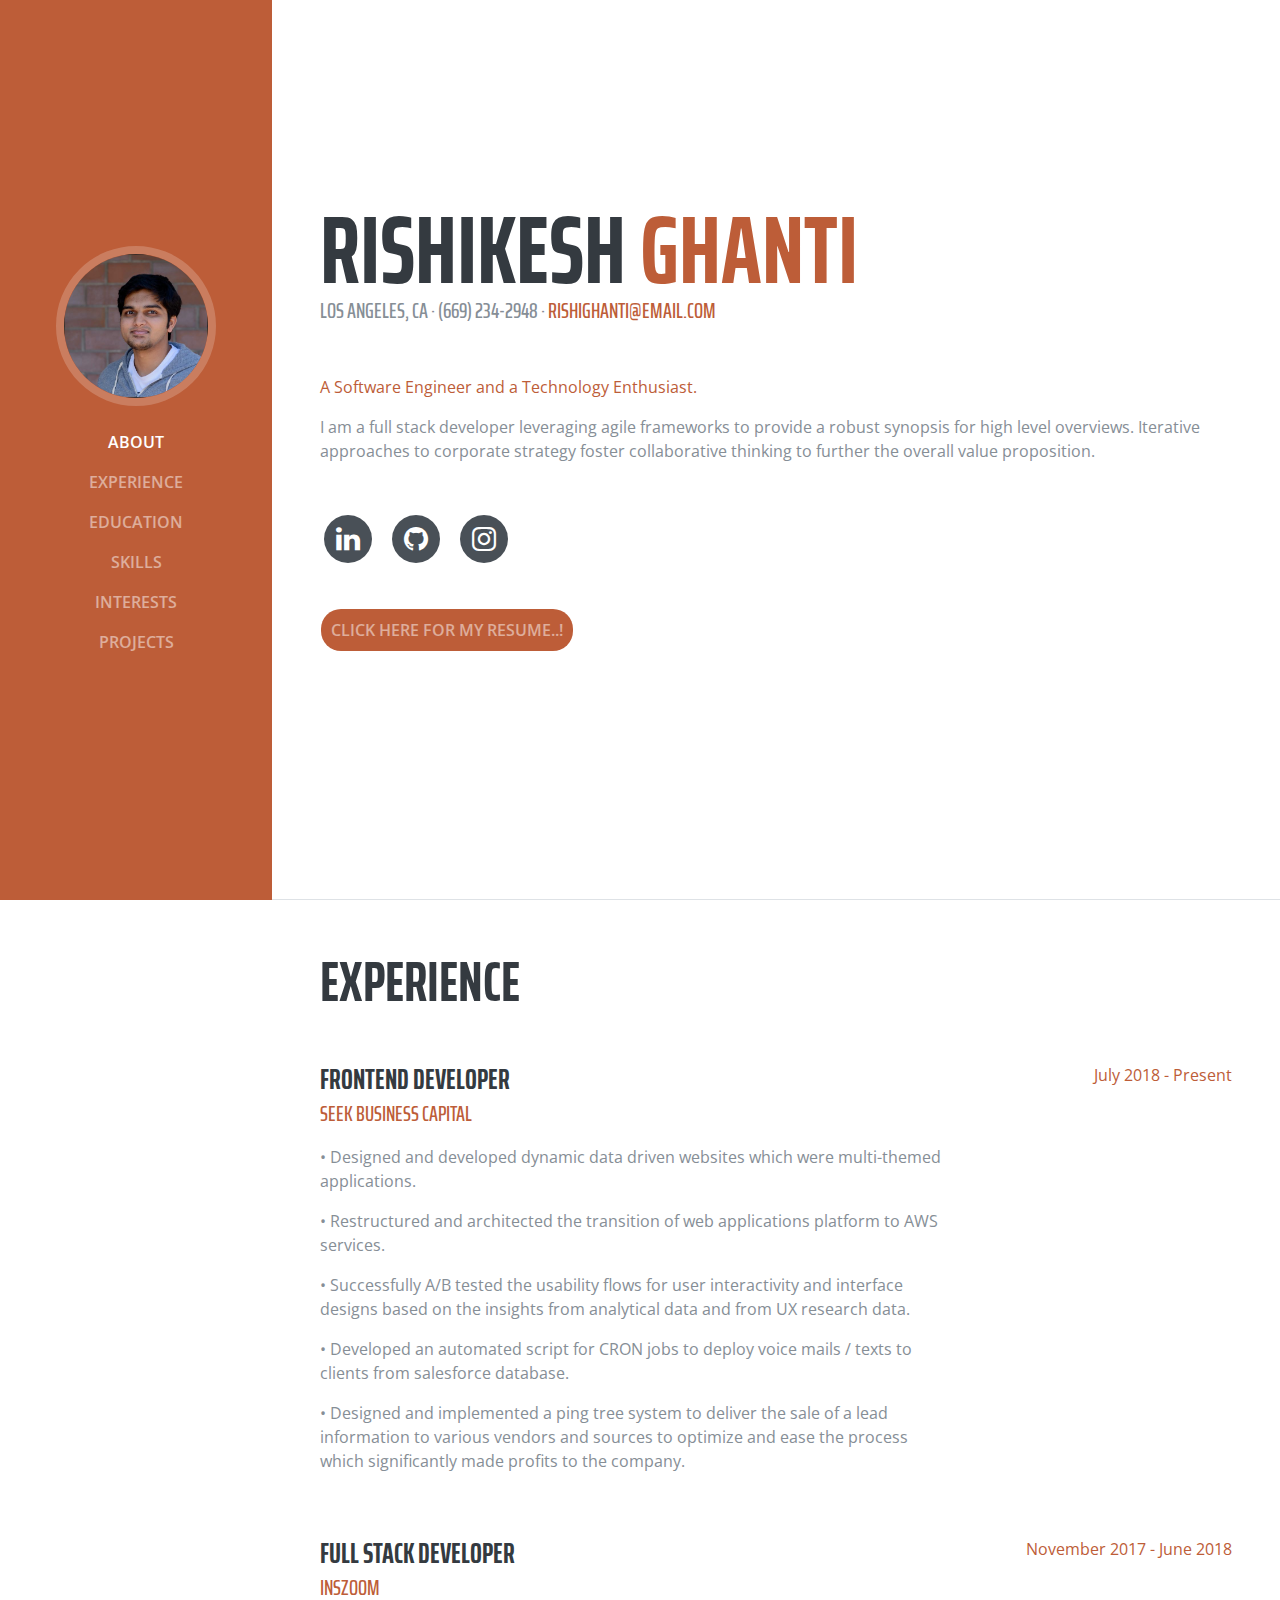
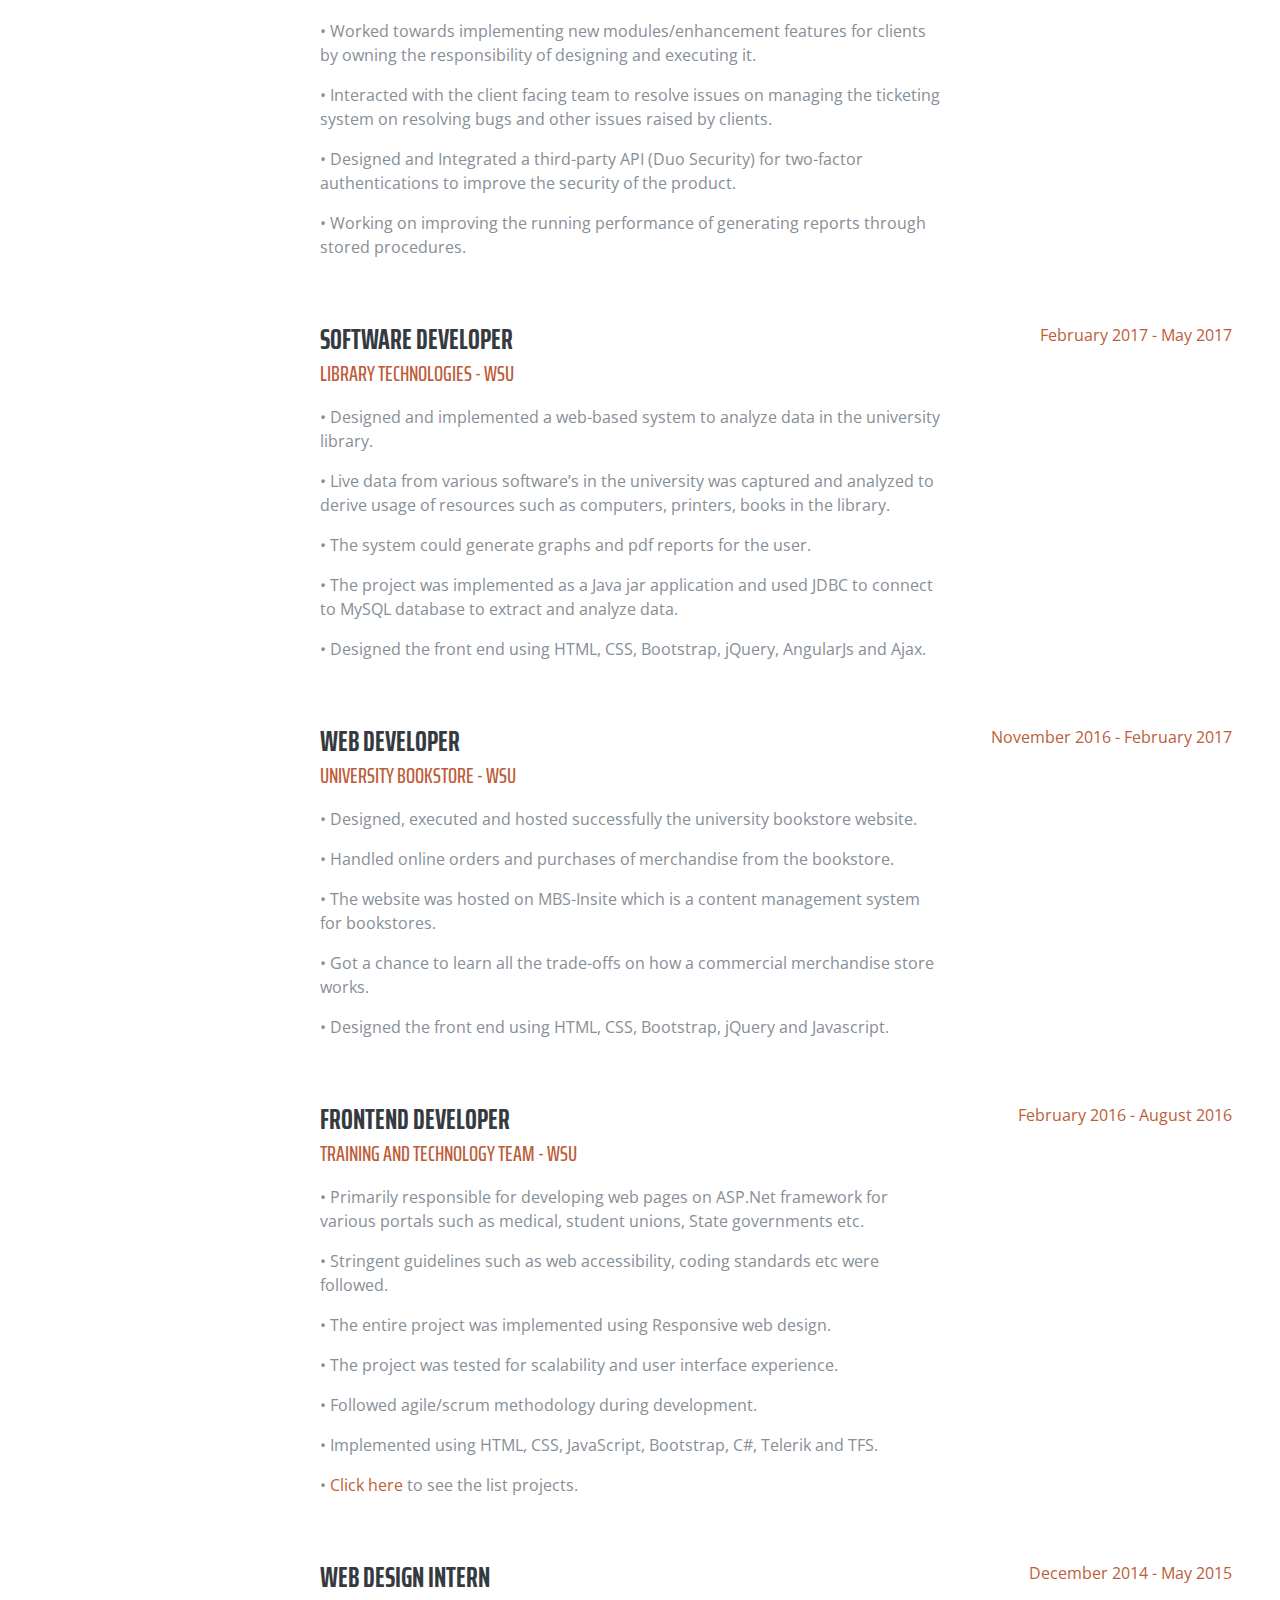
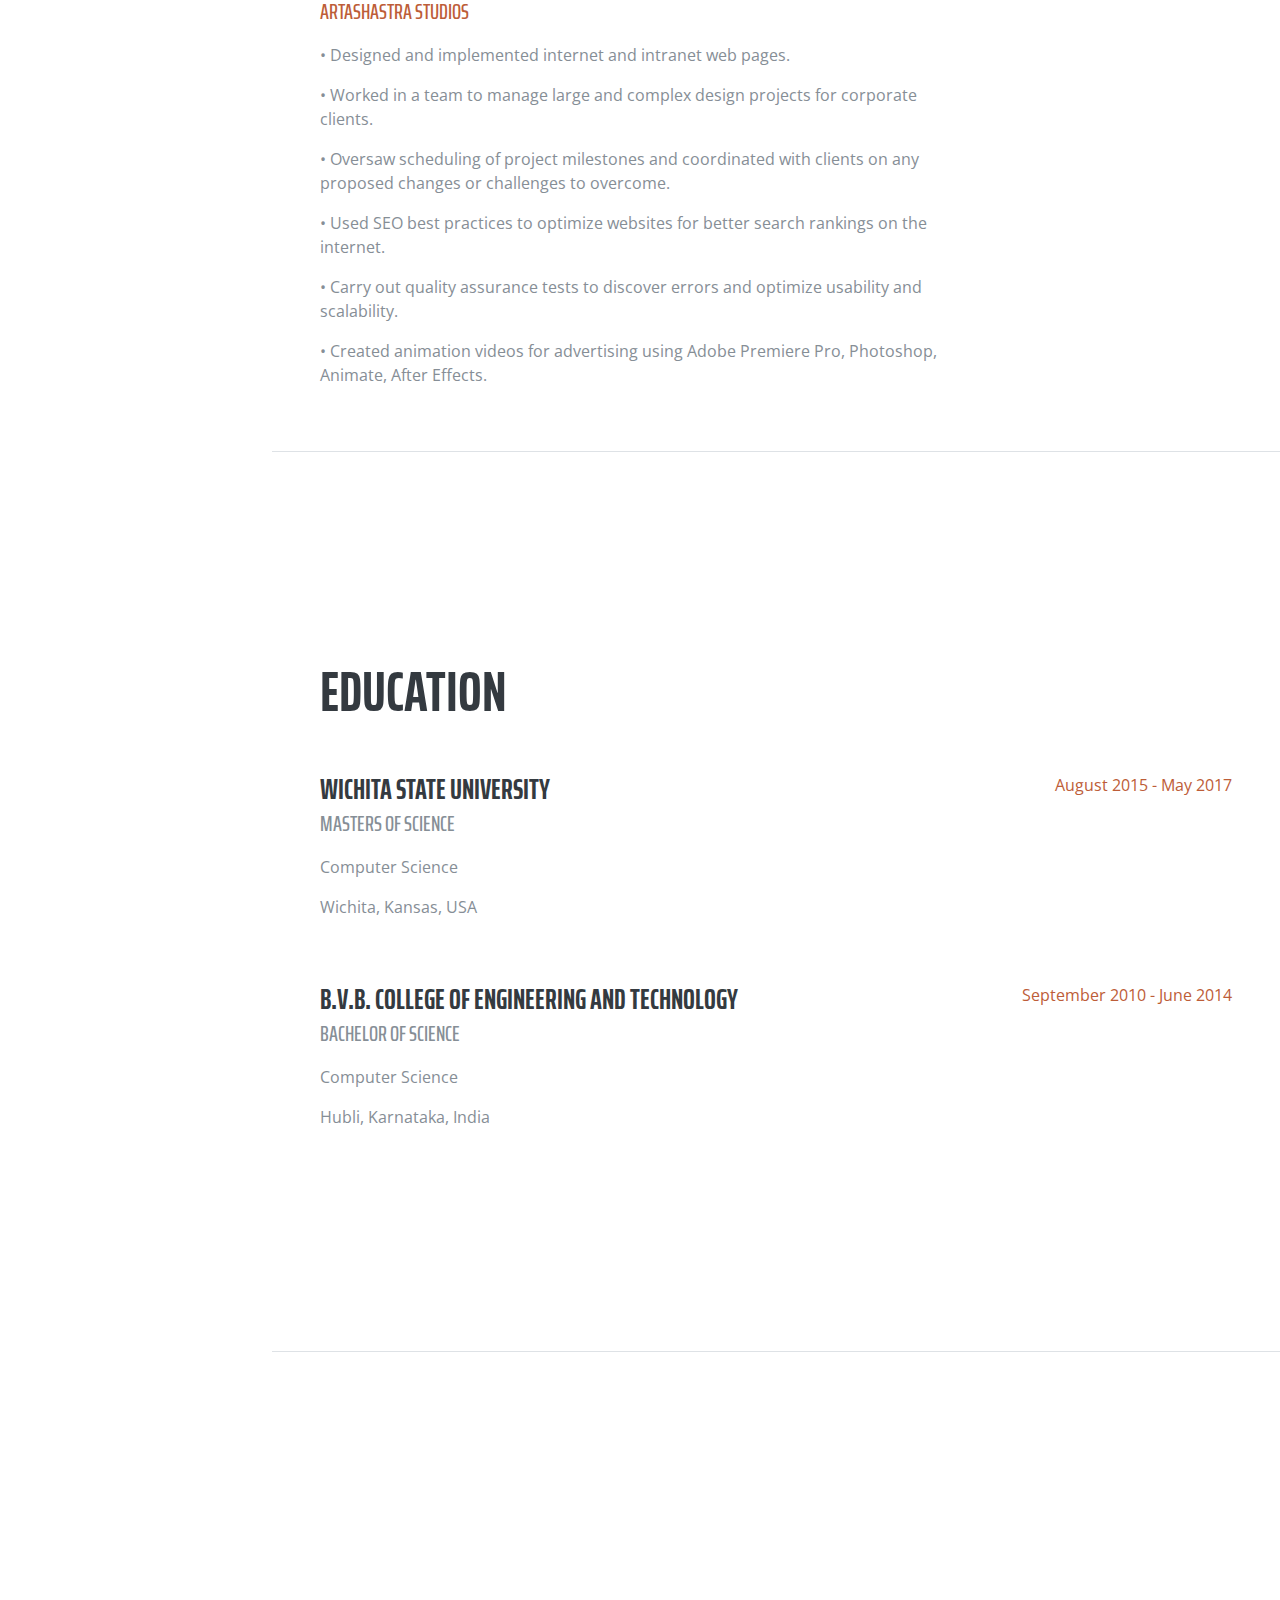
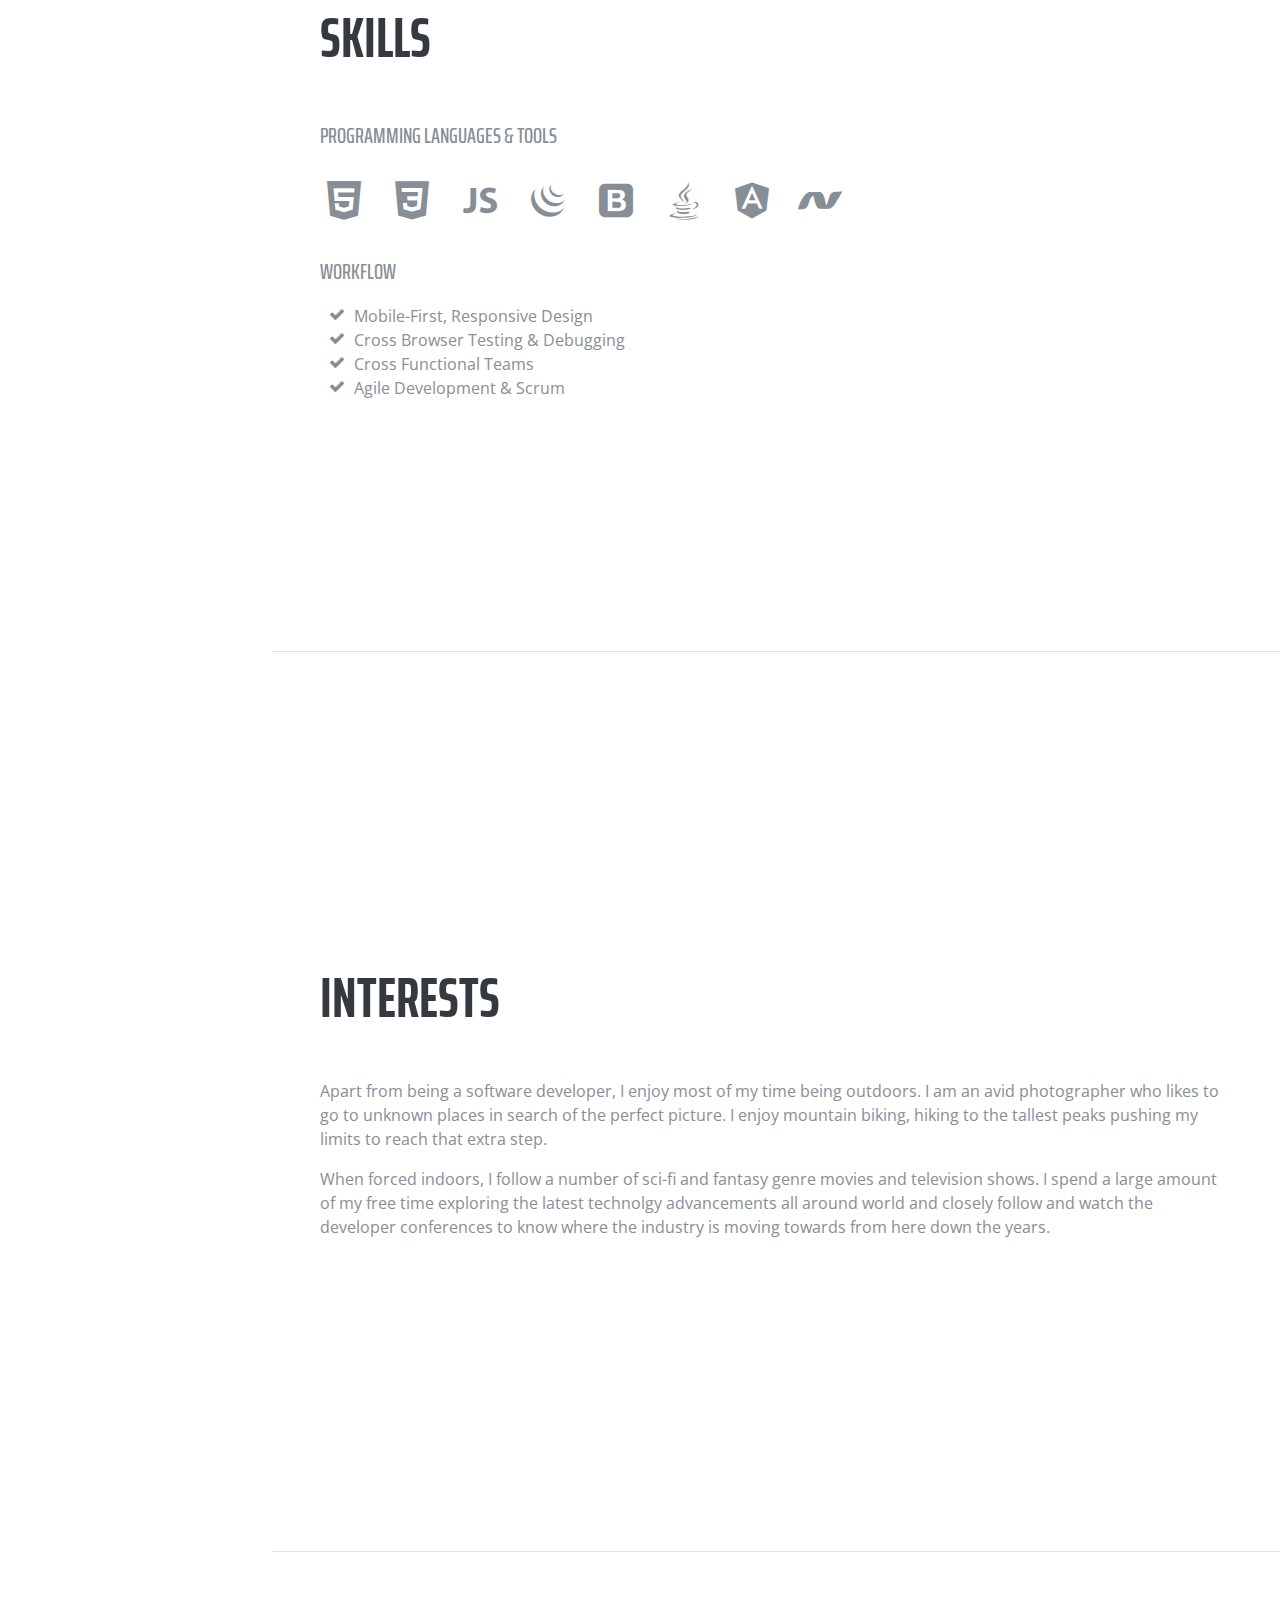
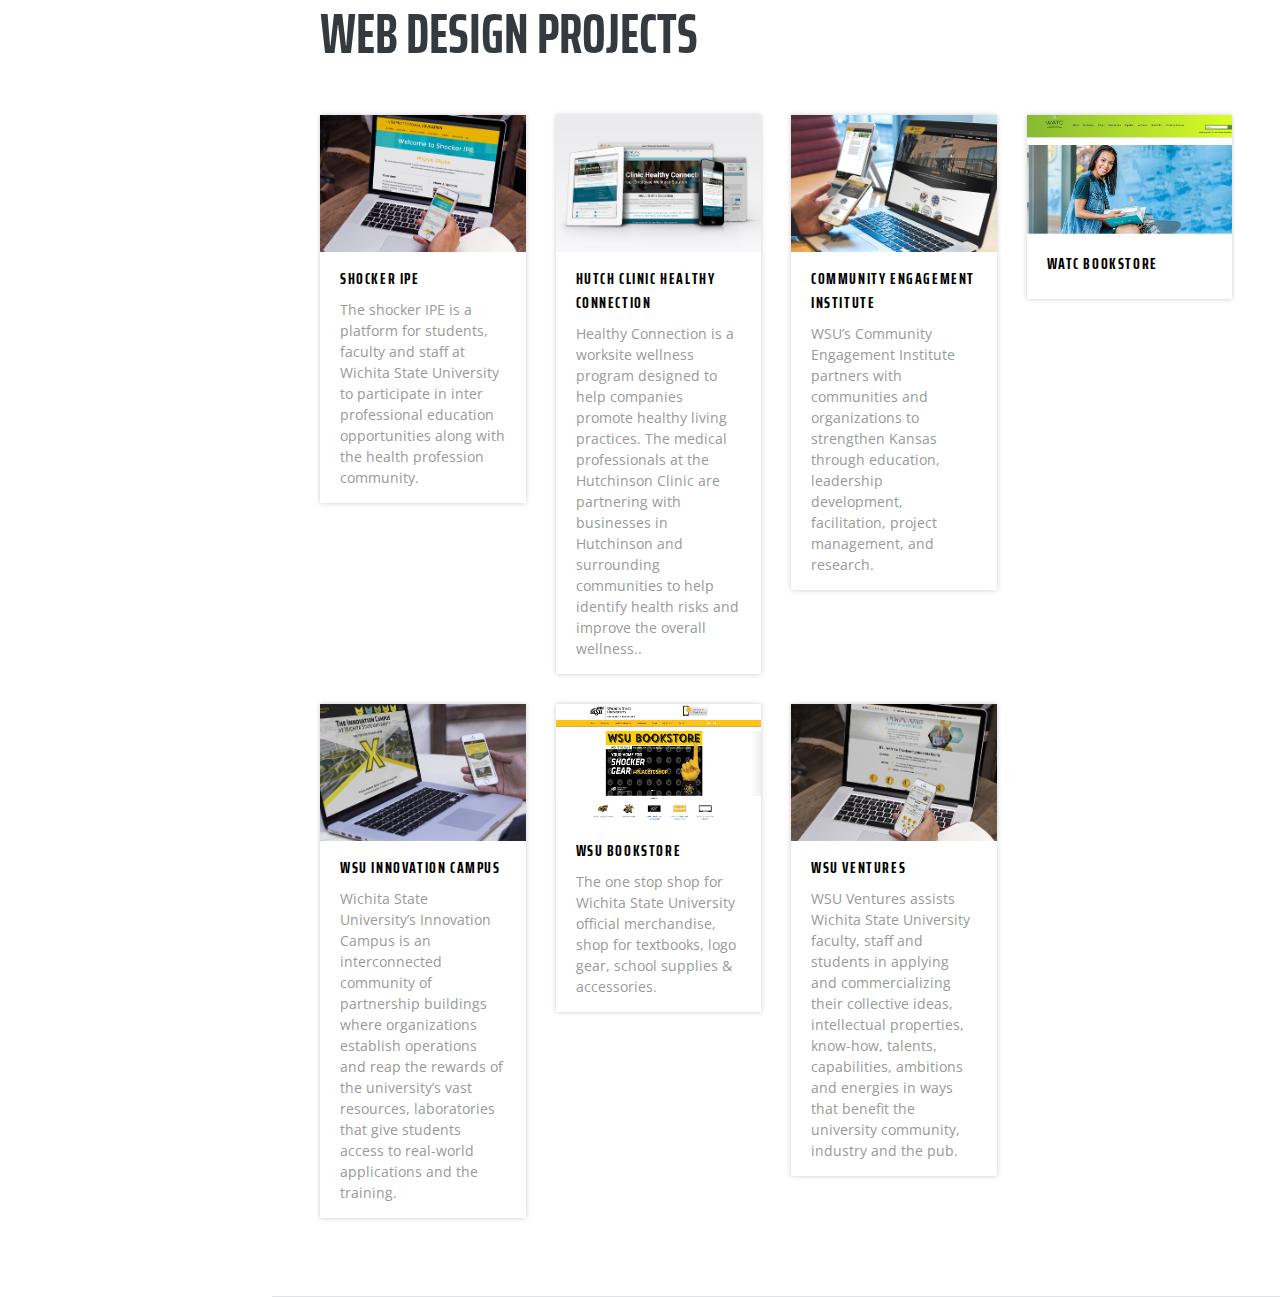
==== index.html @ c0bbf76d "2019 Updates" ====
<!DOCTYPE html>
<html lang="en">

<head>

  <!-- Global site tag (gtag.js) - Google Analytics -->
  <script async src="https://www.googletagmanager.com/gtag/js?id=UA-119593386-1"></script>
  <script>
  window.dataLayer = window.dataLayer || [];
  function gtag(){dataLayer.push(arguments);}
  gtag('js', new Date());

  gtag('config', 'UA-119593386-1');
  </script>

  <meta charset="utf-8">
  <meta name="viewport" content="width=device-width, initial-scale=1, shrink-to-fit=no">
  <meta name="description" content="">
  <meta name="author" content="">

  <title>Rishikesh Ghanti - Portfolio</title>

  <!-- Bootstrap core CSS -->
  <link href="vendor/bootstrap/css/bootstrap.min.css" rel="stylesheet">

  <!-- Custom fonts for this template -->
  <link href="https://fonts.googleapis.com/css?family=Saira+Extra+Condensed:100,200,300,400,500,600,700,800,900" rel="stylesheet">
  <link href="https://fonts.googleapis.com/css?family=Open+Sans:300,300i,400,400i,600,600i,700,700i,800,800i" rel="stylesheet">
  <link href="vendor/font-awesome/css/font-awesome.min.css" rel="stylesheet">
  <link href="vendor/devicons/css/devicons.min.css" rel="stylesheet">
  <link href="vendor/simple-line-icons/css/simple-line-icons.css" rel="stylesheet">

  <!-- Custom styles for this template -->
  <link href="css/resume.min.css" rel="stylesheet">
  <link href="css/projects.css" rel="stylesheet">

  <style>

  .btn {
    padding: 50px 0px;
  }
  .btn_resume {
    background: #bd5d38;
    padding: 10px;
    border-radius: 20px;
    color: rgba(255,255,255,.5);
    font-weight: 600;
    text-transform: uppercase;
  }
  </style>
</head>

<body id="page-top">

  <nav class="navbar navbar-expand-lg navbar-dark bg-primary fixed-top" id="sideNav">
    <a class="navbar-brand js-scroll-trigger" href="#page-top">
      <span class="d-block d-lg-none"></span>
      <span class="d-none d-lg-block">
        <img class="img-fluid img-profile rounded-circle mx-auto mb-2" src="img/profile.JPG" alt="">
      </span>
    </a>
    <button class="navbar-toggler" type="button" data-toggle="collapse" data-target="#navbarSupportedContent" aria-controls="navbarSupportedContent" aria-expanded="false" aria-label="Toggle navigation">
      <span class="navbar-toggler-icon"></span>
    </button>
    <div class="collapse navbar-collapse" id="navbarSupportedContent">
      <ul class="navbar-nav">
        <li class="nav-item">
          <a class="nav-link js-scroll-trigger" href="#about">About</a>
        </li>
        <li class="nav-item">
          <a class="nav-link js-scroll-trigger" href="#experience">Experience</a>
        </li>
        <li class="nav-item">
          <a class="nav-link js-scroll-trigger" href="#education">Education</a>
        </li>
        <li class="nav-item">
          <a class="nav-link js-scroll-trigger" href="#skills">Skills</a>
        </li>
        <li class="nav-item">
          <a class="nav-link js-scroll-trigger" href="#interests">Interests</a>
        </li>
        <li class="nav-item">
          <a class="nav-link js-scroll-trigger" href="#projects">Projects</a>
        </li>
      </ul>
    </div>
  </nav>

  <div class="container-fluid p-0">

    <section class="resume-section p-3 p-lg-5 d-flex d-column" id="about">
      <div class="my-auto">
        <h1 class="mb-0">Rishikesh
          <span class="text-primary">Ghanti</span>
        </h1>
        <div class="subheading mb-5">Los Angeles, CA · (669) 234-2948 ·
          <a href="mailto:name@email.com">rishighanti@email.com</a>
        </div>
        <p class="text-primary">A Software Engineer and a Technology Enthusiast.</p>
        <p class="mb-5">I am a full stack developer leveraging agile frameworks to provide a robust synopsis for high level overviews. Iterative approaches to corporate strategy foster collaborative thinking to further the overall value proposition.</p>
        <ul class="list-inline list-social-icons mb-0">
          <li class="list-inline-item">
            <a href="https://www.linkedin.com/in/rishighanti">
              <span class="fa-stack fa-lg">
                <i class="fa fa-circle fa-stack-2x"></i>
                <i class="fa fa-linkedin fa-stack-1x fa-inverse"></i>
              </span>
            </a>
          </li>
          <li class="list-inline-item">
            <a href="https://github.com/rishighanti">
              <span class="fa-stack fa-lg">
                <i class="fa fa-circle fa-stack-2x"></i>
                <i class="fa fa-github fa-stack-1x fa-inverse"></i>
              </span>
            </a>
          </li>
          <li class="list-inline-item">
            <a href="https://www.instagram.com/genierishi">
              <span class="fa-stack fa-lg">
                <i class="fa fa-circle fa-stack-2x"></i>
                <i class="fa fa-instagram fa-stack-1x fa-inverse"></i>
              </span>
            </a>
          </li>
        </ul>
        <div class="btn">
          <a href="resume/RishikeshGhanti_CV.pdf" target="_blank" class="btn_resume">Click here for my resume..!</a>
        </div>
      </div>
    </section>

    <section class="resume-section p-3 p-lg-5 d-flex flex-column" id="experience">
      <div class="my-auto">
        <h2 class="mb-5">Experience</h2>

        <div class="resume-item d-flex flex-column flex-md-row mb-5">
          <div class="resume-content mr-auto">
            <h3 class="mb-0">Frontend Developer</h3>
            <div class="subheading mb-3"><a href="https://www.seekcapital.com">Seek Business Capital</a></div>
            <p>•	Designed and developed dynamic data driven websites which were multi-themed applications.</p>
            <p>•	Restructured and architected the transition of web applications platform to AWS services.</p>
            <p>•	Successfully A/B tested the usability flows for user interactivity and interface designs based on the insights from analytical data and from UX research data.</p>
            <p>•	Developed an automated script for CRON jobs to deploy voice mails / texts to clients from salesforce database.</p>
            <p>•	Designed and implemented a ping tree system to deliver the sale of a lead information to various vendors and sources to optimize and ease the process which significantly made profits to the company.</p>
          </div>
          <div class="resume-date text-md-right">
            <span class="text-primary">July 2018 - Present</span>
          </div>
        </div>

        <div class="resume-item d-flex flex-column flex-md-row mb-5">
          <div class="resume-content mr-auto">
            <h3 class="mb-0">Full Stack Developer</h3>
            <div class="subheading mb-3"><a href="https://www.inszoom.com">INSZoom</a></div>
            <p>•	Worked towards implementing new modules/enhancement features for clients by owning the responsibility of designing and executing it.</p>
            <p>•	Interacted with the client facing team to resolve issues on managing the ticketing system on resolving bugs and other issues raised by clients.</p>
            <p>•	Designed and Integrated a third-party API (Duo Security) for two-factor authentications to improve the security of the product.</p>
            <p>•	Working on improving the running performance of generating reports through stored procedures.</p>
          </div>
          <div class="resume-date text-md-right">
            <span class="text-primary">November 2017 - June 2018</span>
          </div>
        </div>

        <div class="resume-item d-flex flex-column flex-md-row mb-5">
          <div class="resume-content mr-auto">
            <h3 class="mb-0">Software Developer</h3>
            <div class="subheading mb-3"><a href="http://libresources.wichita.edu/library-technologies">Library Technologies - WSU</a></div>
            <p>•	Designed and implemented a web-based system to analyze data in the university library.</p>
            <p>•	Live data from various software’s in the university was captured and analyzed to derive usage of resources such as computers, printers, books in the library.</p>
            <p>•	The system could generate graphs and pdf reports for the user.</p>
            <p>•	The project was implemented as a Java jar application and used JDBC to connect to MySQL database to extract and analyze data.</p>
            <p>•	Designed the front end using HTML, CSS, Bootstrap, jQuery, AngularJs and Ajax.</p>
          </div>
          <div class="resume-date text-md-right">
            <span class="text-primary">February 2017 - May 2017</span>
          </div>
        </div>

        <div class="resume-item d-flex flex-column flex-md-row mb-5">
          <div class="resume-content mr-auto">
            <h3 class="mb-0">Web Developer</h3>
            <div class="subheading mb-3"><a href="http://www.wsubooks.com/store1/home.aspx">University Bookstore - WSU</a></div>
            <p>•	Designed, executed and hosted successfully the university bookstore website.</p>
            <p>•	Handled online orders and purchases of merchandise from the bookstore.</p>
            <p>•	The website was hosted on MBS-Insite which is a content management system for bookstores.</p>
            <p>•	Got a chance to learn all the trade-offs on how a commercial merchandise store works.</p>
            <p>•	Designed the front end using HTML, CSS, Bootstrap, jQuery and Javascript.</p>
          </div>
          <div class="resume-date text-md-right">
            <span class="text-primary">November 2016 - February 2017</span>
          </div>
        </div>

        <div class="resume-item d-flex flex-column flex-md-row mb-5">
          <div class="resume-content mr-auto">
            <h3 class="mb-0">Frontend Developer</h3>
            <div class="subheading mb-3"><a href="http://www.tthree.org">Training and Technology Team - WSU</a></div>
            <p>•	Primarily responsible for developing web pages on ASP.Net framework for various portals such as medical, student unions, State governments etc.</p>
            <p>•	Stringent guidelines such as web accessibility, coding standards etc were followed.</p>
            <p>•	The entire project was implemented using Responsive web design.</p>
            <p>•	The project was tested for scalability and user interface experience.</p>
            <p>•	Followed agile/scrum methodology during development.</p>
            <p>•	Implemented using HTML, CSS, JavaScript, Bootstrap, C#, Telerik and TFS.</p>
            <p>•	<a href="https://goo.gl/shMRBz">Click here</a> to see the list projects.</p>
          </div>
          <div class="resume-date text-md-right">
            <span class="text-primary">February 2016 - August 2016</span>
          </div>
        </div>

        <div class="resume-item d-flex flex-column flex-md-row">
          <div class="resume-content mr-auto">
            <h3 class="mb-0">Web Design Intern</h3>
            <div class="subheading mb-3"><a href="http://www.artashastra.com/">Artashastra Studios</a></div>
            <p>•	Designed and implemented internet and intranet web pages.</p>
            <p>•	Worked in a team to manage large and complex design projects for corporate clients.</p>
            <p>•	Oversaw scheduling of project milestones and coordinated with clients on any proposed changes or challenges to overcome.</p>
            <p>•	Used SEO best practices to optimize websites for better search rankings on the internet.</p>
            <p>•	Carry out quality assurance tests to discover errors and optimize usability and scalability.</p>
            <p>•	Created animation videos for advertising using Adobe Premiere Pro, Photoshop, Animate, After Effects.</p>
          </div>
          <div class="resume-date text-md-right">
            <span class="text-primary">December 2014 - May 2015</span>
          </div>
        </div>

      </div>

    </section>

    <section class="resume-section p-3 p-lg-5 d-flex flex-column" id="education">
      <div class="my-auto">
        <h2 class="mb-5">Education</h2>

        <div class="resume-item d-flex flex-column flex-md-row mb-5">
          <div class="resume-content mr-auto">
            <h3 class="mb-0">Wichita State University</h3>
            <div class="subheading mb-3">Masters of Science</div>
            <p>Computer Science</p>
            <p>Wichita, Kansas, USA</p>
          </div>
          <div class="resume-date text-md-right">
            <span class="text-primary">August 2015 - May 2017</span>
          </div>
        </div>

        <div class="resume-item d-flex flex-column flex-md-row">
          <div class="resume-content mr-auto">
            <h3 class="mb-0">B.V.B. College of Engineering and Technology	</h3>
            <div class="subheading mb-3">Bachelor of Science</div>
            <p>Computer Science</p>
            <p>Hubli, Karnataka, India</p>
          </div>
          <div class="resume-date text-md-right">
            <span class="text-primary">September 2010 - June 2014</span>
          </div>
        </div>

      </div>
    </section>

    <section class="resume-section p-3 p-lg-5 d-flex flex-column" id="skills">
      <div class="my-auto">
        <h2 class="mb-5">Skills</h2>

        <div class="subheading mb-3">Programming Languages &amp; Tools</div>
        <ul class="list-inline list-icons">
          <li class="list-inline-item">
            <i class="devicons devicons-html5"></i>
          </li>
          <li class="list-inline-item">
            <i class="devicons devicons-css3"></i>
          </li>
          <li class="list-inline-item">
            <i class="devicons devicons-javascript"></i>
          </li>
          <li class="list-inline-item">
            <i class="devicons devicons-jquery"></i>
          </li>
          <li class="list-inline-item">
            <i class="devicons devicons-bootstrap"></i>
          </li>
          <li class="list-inline-item">
            <i class="devicons devicons-java"></i>
          </li>
          <li class="list-inline-item">
            <i class="devicons devicons-angular"></i>
          </li>
          <li class="list-inline-item">
            <i class="devicons devicons-dotnet"></i>
          </li>
        </ul>

        <div class="subheading mb-3">Workflow</div>
        <ul class="fa-ul mb-0">
          <li>
            <i class="fa-li fa fa-check"></i>
            Mobile-First, Responsive Design
          </li>
          <li>
            <i class="fa-li fa fa-check"></i>
            Cross Browser Testing &amp; Debugging
          </li>
          <li>
            <i class="fa-li fa fa-check"></i>
            Cross Functional Teams
          </li>
          <li>
            <i class="fa-li fa fa-check"></i>
            Agile Development &amp; Scrum
          </li>
        </ul>
      </div>
    </section>

    <section class="resume-section p-3 p-lg-5 d-flex flex-column" id="interests">
      <div class="my-auto">
        <h2 class="mb-5">Interests</h2>
        <p>Apart from being a software developer, I enjoy most of my time being outdoors. I am an avid photographer who likes to go to unknown places in search of the perfect picture. I enjoy mountain biking, hiking to the tallest peaks pushing my limits to reach that extra step.</p>
        <p class="mb-0">When forced indoors, I follow a number of sci-fi and fantasy genre movies and television shows. I spend a large amount of my free time exploring the latest technolgy advancements all around world and closely follow and watch the developer conferences to know where the industry is moving towards from here down the years.</p>
      </div>
    </section>

    <section class="resume-section p-3 p-lg-5 d-flex flex-column" id="projects">
      <div class="my-auto">
        <h2 class="mb-5">Web Design Projects</h2>
        <div class="grid">
          <div class="row">
            <div class="col-xs-12 col-sm-6 col-md-4 col-lg-3 masonry-item">
              <div class="box-masonry"><a href="http://shockeripe.org" target="_blank" title="" class="box-masonry-image with-hover-overlay with-hover-icon"><img src="img/portfolio/shocker_ipe.jpg" alt="" class="img-responsive"></a>
                <div class="box-masonry-text">
                  <h4> <a href="http://shockeripe.org" target="_blank">Shocker IPE</a></h4>
                  <div class="box-masonry-desription">
                    <p>The shocker IPE is a platform for students, faculty and staff at Wichita State University to participate in inter professional education opportunities along with the health profession community. </p>
                  </div>
                </div>
              </div>
            </div>
            <div class="col-xs-12 col-sm-6 col-md-4 col-lg-3 masonry-item">
              <div class="box-masonry"><a href="https://hchealthyconnection.com" target="_blank" title="" class="box-masonry-image with-hover-overlay with-hover-icon"><img src="img/portfolio/hutch_clinic.jpg" alt="" class="img-responsive"></a>
                <div class="box-masonry-text">
                  <h4> <a href="https://hchealthyconnection.com" target="_blank">Hutch Clinic Healthy Connection</a></h4>
                  <div class="box-masonry-desription">
                    <p>Healthy Connection is a worksite wellness program designed to help companies promote healthy living practices. The medical professionals at the Hutchinson Clinic are partnering with businesses in Hutchinson and surrounding communities to help identify health risks and improve the overall wellness.. </p>
                  </div>
                </div>
              </div>
            </div>
            <div class="col-xs-12 col-sm-6 col-md-4 col-lg-3 masonry-item">
              <div class="box-masonry"><a href="http://communityengagementinstitute.org/default" target="_blank" title="" class="box-masonry-image with-hover-overlay with-hover-icon"><img src="img/portfolio/community_engagement.jpg" alt="" class="img-responsive"></a>
                <div class="box-masonry-text">
                  <h4> <a href="http://communityengagementinstitute.org/default" target="_blank">Community Engagement Institute</a></h4>
                  <div class="box-masonry-desription">
                    <p>WSU’s Community Engagement Institute partners with communities and organizations to strengthen Kansas through education, leadership development, facilitation, project management, and research. </p>
                  </div>
                </div>
              </div>
            </div>
            <div class="col-xs-12 col-sm-6 col-md-4 col-lg-3 masonry-item">
              <div class="box-masonry"><a href="http://www.wsubooks.com/store1/home.aspx" target="_blank" title="" class="box-masonry-image with-hover-overlay with-hover-icon"><img src="img/portfolio/watc_bookstore.JPG" alt="" class="img-responsive"></a>
                <div class="box-masonry-text">
                  <h4> <a href="http://www.wsubooks.com/store2/home.aspx" target="_blank">WATC Bookstore</a></h4>
                  <div class="box-masonry-desription">
                    <p> </p>
                  </div>
                </div>
              </div>
            </div>
            <div class="col-xs-12 col-sm-6 col-md-4 col-lg-3 masonry-item">
              <div class="box-masonry"><a href="http://wsuinnovationcampus.org" target="_blank" title="" class="box-masonry-image with-hover-overlay with-hover-icon"><img src="img/portfolio/innovation_campus.jpg" alt="" class="img-responsive"></a>
                <div class="box-masonry-text">
                  <h4> <a href="http://wsuinnovationcampus.org" target="_blank">WSU Innovation Campus</a></h4>
                  <div class="box-masonry-desription">
                    <p>Wichita State University’s Innovation Campus is an interconnected community of partnership buildings where organizations establish operations and reap the rewards of the university’s vast resources, laboratories that give students access to real-world applications and the training. </p>
                  </div>
                </div>
              </div>
            </div>
            <div class="col-xs-12 col-sm-6 col-md-4 col-lg-3 masonry-item">
              <div class="box-masonry"><a href="http://www.wsubooks.com/store1/home.aspx" target="_blank" title="" class="box-masonry-image with-hover-overlay with-hover-icon"><img src="img/portfolio/wsu_bookstore.JPG" alt="" class="img-responsive"></a>
                <div class="box-masonry-text">
                  <h4> <a href="http://www.wsubooks.com/store1/home.aspx" target="_blank">WSU Bookstore</a></h4>
                  <div class="box-masonry-desription">
                    <p>The one stop shop for Wichita State University official merchandise, shop for textbooks, logo gear, school supplies & accessories. </p>
                  </div>
                </div>
              </div>
            </div>
            <div class="col-xs-12 col-sm-6 col-md-4 col-lg-3 masonry-item">
              <div class="box-masonry"><a href="http://wsuventures.org" target="_blank" title="" class="box-masonry-image with-hover-overlay with-hover-icon"><img src="img/portfolio/wsu_ventures.jpg" alt="" class="img-responsive"></a>
                <div class="box-masonry-text">
                  <h4> <a href="http://wsuventures.org" target="_blank">WSU Ventures</a></h4>
                  <div class="box-masonry-desription">
                    <p>WSU Ventures assists Wichita State University faculty, staff and students in applying and commercializing their collective ideas, intellectual properties, know-how, talents, capabilities, ambitions and energies in ways that benefit the university community, industry and the pub. </p>
                  </div>
                </div>
              </div>
            </div>
          </div>
        </div>
      </div>
    </section>

  </div>

  <!-- Bootstrap core JavaScript -->
  <script src="vendor/jquery/jquery.min.js"></script>
  <script src="vendor/bootstrap/js/bootstrap.bundle.min.js"></script>

  <!-- Plugin JavaScript -->
  <script src="vendor/jquery-easing/jquery.easing.min.js"></script>

  <!-- Custom scripts for this template -->
  <script src="js/resume.min.js"></script>

</body>

</html>
---- vendor/devicons/css/devicons.min.css ----
/*!
 *  Devicons 1.8.0 made by Theodore Vorillas / http://vorillaz.com 
 */
@font-face{font-family:devicons;src:url(../fonts/devicons.eot?xqxft6);src:url(../fonts/devicons.eot?#iefixxqxft6) format("embedded-opentype"),url(../fonts/devicons.woff?xqxft6) format("woff"),url(../fonts/devicons.ttf?xqxft6) format("truetype"),url(../fonts/devicons.svg?xqxft6#devicons) format("svg");font-weight:400;font-style:normal}.devicons{font-family:devicons;speak:none;font-style:normal;font-weight:400;font-variant:normal;text-transform:none;line-height:1;-webkit-font-smoothing:antialiased;-moz-osx-font-smoothing:grayscale}.devicons-git:before{content:"\e602"}.devicons-git_compare:before{content:"\e628"}.devicons-git_branch:before{content:"\e625"}.devicons-git_commit:before{content:"\e629"}.devicons-git_pull_request:before{content:"\e626"}.devicons-git_merge:before{content:"\e627"}.devicons-bitbucket:before{content:"\e603"}.devicons-github_alt:before{content:"\e608"}.devicons-github_badge:before{content:"\e609"}.devicons-github:before{content:"\e60a"}.devicons-github_full:before{content:"\e617"}.devicons-java:before{content:"\e638"}.devicons-ruby:before{content:"\e639"}.devicons-scala:before{content:"\e637"}.devicons-python:before{content:"\e63c"}.devicons-go:before{content:"\e624"}.devicons-ruby_on_rails:before{content:"\e63b"}.devicons-django:before{content:"\e61d"}.devicons-markdown:before{content:"\e63e"}.devicons-php:before{content:"\e63d"}.devicons-mysql:before{content:"\e604"}.devicons-streamline:before{content:"\e605"}.devicons-database:before{content:"\e606"}.devicons-laravel:before{content:"\e63f"}.devicons-javascript:before{content:"\e64e"}.devicons-angular:before{content:"\e653"}.devicons-backbone:before{content:"\e652"}.devicons-coffeescript:before{content:"\e651"}.devicons-jquery:before{content:"\e650"}.devicons-modernizr:before{content:"\e620"}.devicons-jquery_ui:before{content:"\e654"}.devicons-ember:before{content:"\e61b"}.devicons-dojo:before{content:"\e61c"}.devicons-nodejs:before{content:"\e619"}.devicons-nodejs_small:before{content:"\e618"}.devicons-javascript_shield:before{content:"\e64f"}.devicons-bootstrap:before{content:"\e647"}.devicons-sass:before{content:"\e64b"}.devicons-css3_full:before{content:"\e64a"}.devicons-css3:before{content:"\e649"}.devicons-html5:before{content:"\e636"}.devicons-html5_multimedia:before{content:"\e632"}.devicons-html5_device_access:before{content:"\e633"}.devicons-html5_3d_effects:before{content:"\e635"}.devicons-html5_connectivity:before{content:"\e634"}.devicons-ghost_small:before{content:"\e614"}.devicons-ghost:before{content:"\e61f"}.devicons-magento:before{content:"\e640"}.devicons-joomla:before{content:"\e641"}.devicons-jekyll_small:before{content:"\e60d"}.devicons-drupal:before{content:"\e642"}.devicons-wordpress:before{content:"\e60b"}.devicons-grunt:before{content:"\e64c"}.devicons-bower:before{content:"\e64d"}.devicons-npm:before{content:"\e61e"}.devicons-yahoo_small:before{content:"\e62b"}.devicons-yahoo:before{content:"\e615"}.devicons-bing_small:before{content:"\e600"}.devicons-windows:before{content:"\e60f"}.devicons-linux:before{content:"\e612"}.devicons-ubuntu:before{content:"\e63a"}.devicons-android:before{content:"\e60e"}.devicons-apple:before{content:"\e611"}.devicons-appstore:before{content:"\e613"}.devicons-phonegap:before{content:"\e630"}.devicons-blackberry:before{content:"\e623"}.devicons-stackoverflow:before{content:"\e610"}.devicons-techcrunch:before{content:"\e62c"}.devicons-codrops:before{content:"\e62f"}.devicons-css_tricks:before{content:"\e601"}.devicons-smashing_magazine:before{content:"\e62d"}.devicons-netmagazine:before{content:"\e62e"}.devicons-codepen:before{content:"\e616"}.devicons-cssdeck:before{content:"\e62a"}.devicons-hackernews:before{content:"\e61a"}.devicons-dropbox:before{content:"\e607"}.devicons-google_drive:before{content:"\e631"}.devicons-visualstudio:before{content:"\e60c"}.devicons-unity_small:before{content:"\e621"}.devicons-raspberry_pi:before{content:"\e622"}.devicons-chrome:before{content:"\e643"}.devicons-ie:before{content:"\e644"}.devicons-firefox:before{content:"\e645"}.devicons-opera:before{content:"\e646"}.devicons-safari:before{content:"\e648"}.devicons-swift:before{content:"\e655"}.devicons-symfony:before{content:"\e656"}.devicons-symfony_badge:before{content:"\e657"}.devicons-less:before{content:"\e658"}.devicons-stylus:before{content:"\e659"}.devicons-trello:before{content:"\e65a"}.devicons-atlassian:before{content:"\e65b"}.devicons-jira:before{content:"\e65c"}.devicons-envato:before{content:"\e65d"}.devicons-snap_svg:before{content:"\e65e"}.devicons-raphael:before{content:"\e65f"}.devicons-google_analytics:before{content:"\e660"}.devicons-compass:before{content:"\e661"}.devicons-onedrive:before{content:"\e662"}.devicons-gulp:before{content:"\e663"}.devicons-atom:before{content:"\e664"}.devicons-cisco:before{content:"\e665"}.devicons-nancy:before{content:"\e666"}.devicons-clojure:before{content:"\e668"}.devicons-clojure_alt:before{content:"\e66a"}.devicons-perl:before{content:"\e669"}.devicons-celluloid:before{content:"\e66b"}.devicons-w3c:before{content:"\e66c"}.devicons-redis:before{content:"\e66d"}.devicons-postgresql:before{content:"\e66e"}.devicons-webplatform:before{content:"\e66f"}.devicons-jenkins:before{content:"\e667"}.devicons-requirejs:before{content:"\e670"}.devicons-opensource:before{content:"\e671"}.devicons-typo3:before{content:"\e672"}.devicons-uikit:before{content:"\e673"}.devicons-doctrine:before{content:"\e674"}.devicons-groovy:before{content:"\e675"}.devicons-nginx:before{content:"\e676"}.devicons-haskell:before{content:"\e677"}.devicons-zend:before{content:"\e678"}.devicons-gnu:before{content:"\e679"}.devicons-yeoman:before{content:"\e67a"}.devicons-heroku:before{content:"\e67b"}.devicons-debian:before{content:"\e67d"}.devicons-travis:before{content:"\e67e"}.devicons-dotnet:before{content:"\e67f"}.devicons-codeigniter:before{content:"\e680"}.devicons-javascript_badge:before{content:"\e681"}.devicons-yii:before{content:"\e682"}.devicons-msql_server:before{content:"\e67c"}.devicons-composer:before{content:"\e683"}.devicons-krakenjs_badge:before{content:"\e684"}.devicons-krakenjs:before{content:"\e685"}.devicons-mozilla:before{content:"\e686"}.devicons-firebase:before{content:"\e687"}.devicons-sizzlejs:before{content:"\e688"}.devicons-creativecommons:before{content:"\e689"}.devicons-creativecommons_badge:before{content:"\e68a"}.devicons-mitlicence:before{content:"\e68b"}.devicons-senchatouch:before{content:"\e68c"}.devicons-bugsense:before{content:"\e68d"}.devicons-extjs:before{content:"\e68e"}.devicons-mootools_badge:before{content:"\e68f"}.devicons-mootools:before{content:"\e690"}.devicons-ruby_rough:before{content:"\e691"}.devicons-komodo:before{content:"\e692"}.devicons-coda:before{content:"\e693"}.devicons-bintray:before{content:"\e694"}.devicons-terminal:before{content:"\e695"}.devicons-code:before{content:"\e696"}.devicons-responsive:before{content:"\e697"}.devicons-dart:before{content:"\e698"}.devicons-aptana:before{content:"\e699"}.devicons-mailchimp:before{content:"\e69a"}.devicons-netbeans:before{content:"\e69b"}.devicons-dreamweaver:before{content:"\e69c"}.devicons-brackets:before{content:"\e69d"}.devicons-eclipse:before{content:"\e69e"}.devicons-cloud9:before{content:"\e69f"}.devicons-scrum:before{content:"\e6a0"}.devicons-prolog:before{content:"\e6a1"}.devicons-terminal_badge:before{content:"\e6a2"}.devicons-code_badge:before{content:"\e6a3"}.devicons-mongodb:before{content:"\e6a4"}.devicons-meteor:before{content:"\e6a5"}.devicons-meteorfull:before{content:"\e6a6"}.devicons-fsharp:before{content:"\e6a7"}.devicons-rust:before{content:"\e6a8"}.devicons-ionic:before{content:"\e6a9"}.devicons-sublime:before{content:"\e6aa"}.devicons-appcelerator:before{content:"\e6ab"}.devicons-asterisk:before{content:"\e6ac"}.devicons-aws:before{content:"\e6ad"}.devicons-digital-ocean:before{content:"\e6ae"}.devicons-dlang:before{content:"\e6af"}.devicons-docker:before{content:"\e6b0"}.devicons-erlang:before{content:"\e6b1"}.devicons-google-cloud-platform:before{content:"\e6b2"}.devicons-grails:before{content:"\e6b3"}.devicons-illustrator:before{content:"\e6b4"}.devicons-intellij:before{content:"\e6b5"}.devicons-materializecss:before{content:"\e6b6"}.devicons-openshift:before{content:"\e6b7"}.devicons-photoshop:before{content:"\e6b8"}.devicons-rackspace:before{content:"\e6b9"}.devicons-react:before{content:"\e6ba"}.devicons-redhat:before{content:"\e6bb"}.devicons-scriptcs:before{content:"\e6bc"}.devicons-sqllite:before{content:"\e6c4"}.devicons-vim:before{content:"\e6c5"}
---- vendor/simple-line-icons/css/simple-line-icons.css ----
@font-face {
  font-family: 'simple-line-icons';
  src: url('../fonts/Simple-Line-Icons.eot?v=2.4.0');
  src: url('../fonts/Simple-Line-Icons.eot?v=2.4.0#iefix') format('embedded-opentype'), url('../fonts/Simple-Line-Icons.woff2?v=2.4.0') format('woff2'), url('../fonts/Simple-Line-Icons.ttf?v=2.4.0') format('truetype'), url('../fonts/Simple-Line-Icons.woff?v=2.4.0') format('woff'), url('../fonts/Simple-Line-Icons.svg?v=2.4.0#simple-line-icons') format('svg');
  font-weight: normal;
  font-style: normal;
}
/*
 Use the following CSS code if you want to have a class per icon.
 Instead of a list of all class selectors, you can use the generic [class*="icon-"] selector, but it's slower:
*/
.icon-user,
.icon-people,
.icon-user-female,
.icon-user-follow,
.icon-user-following,
.icon-user-unfollow,
.icon-login,
.icon-logout,
.icon-emotsmile,
.icon-phone,
.icon-call-end,
.icon-call-in,
.icon-call-out,
.icon-map,
.icon-location-pin,
.icon-direction,
.icon-directions,
.icon-compass,
.icon-layers,
.icon-menu,
.icon-list,
.icon-options-vertical,
.icon-options,
.icon-arrow-down,
.icon-arrow-left,
.icon-arrow-right,
.icon-arrow-up,
.icon-arrow-up-circle,
.icon-arrow-left-circle,
.icon-arrow-right-circle,
.icon-arrow-down-circle,
.icon-check,
.icon-clock,
.icon-plus,
.icon-minus,
.icon-close,
.icon-event,
.icon-exclamation,
.icon-organization,
.icon-trophy,
.icon-screen-smartphone,
.icon-screen-desktop,
.icon-plane,
.icon-notebook,
.icon-mustache,
.icon-mouse,
.icon-magnet,
.icon-energy,
.icon-disc,
.icon-cursor,
.icon-cursor-move,
.icon-crop,
.icon-chemistry,
.icon-speedometer,
.icon-shield,
.icon-screen-tablet,
.icon-magic-wand,
.icon-hourglass,
.icon-graduation,
.icon-ghost,
.icon-game-controller,
.icon-fire,
.icon-eyeglass,
.icon-envelope-open,
.icon-envelope-letter,
.icon-bell,
.icon-badge,
.icon-anchor,
.icon-wallet,
.icon-vector,
.icon-speech,
.icon-puzzle,
.icon-printer,
.icon-present,
.icon-playlist,
.icon-pin,
.icon-picture,
.icon-handbag,
.icon-globe-alt,
.icon-globe,
.icon-folder-alt,
.icon-folder,
.icon-film,
.icon-feed,
.icon-drop,
.icon-drawer,
.icon-docs,
.icon-doc,
.icon-diamond,
.icon-cup,
.icon-calculator,
.icon-bubbles,
.icon-briefcase,
.icon-book-open,
.icon-basket-loaded,
.icon-basket,
.icon-bag,
.icon-action-undo,
.icon-action-redo,
.icon-wrench,
.icon-umbrella,
.icon-trash,
.icon-tag,
.icon-support,
.icon-frame,
.icon-size-fullscreen,
.icon-size-actual,
.icon-shuffle,
.icon-share-alt,
.icon-share,
.icon-rocket,
.icon-question,
.icon-pie-chart,
.icon-pencil,
.icon-note,
.icon-loop,
.icon-home,
.icon-grid,
.icon-graph,
.icon-microphone,
.icon-music-tone-alt,
.icon-music-tone,
.icon-earphones-alt,
.icon-earphones,
.icon-equalizer,
.icon-like,
.icon-dislike,
.icon-control-start,
.icon-control-rewind,
.icon-control-play,
.icon-control-pause,
.icon-control-forward,
.icon-control-end,
.icon-volume-1,
.icon-volume-2,
.icon-volume-off,
.icon-calendar,
.icon-bulb,
.icon-chart,
.icon-ban,
.icon-bubble,
.icon-camrecorder,
.icon-camera,
.icon-cloud-download,
.icon-cloud-upload,
.icon-envelope,
.icon-eye,
.icon-flag,
.icon-heart,
.icon-info,
.icon-key,
.icon-link,
.icon-lock,
.icon-lock-open,
.icon-magnifier,
.icon-magnifier-add,
.icon-magnifier-remove,
.icon-paper-clip,
.icon-paper-plane,
.icon-power,
.icon-refresh,
.icon-reload,
.icon-settings,
.icon-star,
.icon-symbol-female,
.icon-symbol-male,
.icon-target,
.icon-credit-card,
.icon-paypal,
.icon-social-tumblr,
.icon-social-twitter,
.icon-social-facebook,
.icon-social-instagram,
.icon-social-linkedin,
.icon-social-pinterest,
.icon-social-github,
.icon-social-google,
.icon-social-reddit,
.icon-social-skype,
.icon-social-dribbble,
.icon-social-behance,
.icon-social-foursqare,
.icon-social-soundcloud,
.icon-social-spotify,
.icon-social-stumbleupon,
.icon-social-youtube,
.icon-social-dropbox,
.icon-social-vkontakte,
.icon-social-steam {
  font-family: 'simple-line-icons';
  speak: none;
  font-style: normal;
  font-weight: normal;
  font-variant: normal;
  text-transform: none;
  line-height: 1;
  /* Better Font Rendering =========== */
  -webkit-font-smoothing: antialiased;
  -moz-osx-font-smoothing: grayscale;
}
.icon-user:before {
  content: "\e005";
}
.icon-people:before {
  content: "\e001";
}
.icon-user-female:before {
  content: "\e000";
}
.icon-user-follow:before {
  content: "\e002";
}
.icon-user-following:before {
  content: "\e003";
}
.icon-user-unfollow:before {
  content: "\e004";
}
.icon-login:before {
  content: "\e066";
}
.icon-logout:before {
  content: "\e065";
}
.icon-emotsmile:before {
  content: "\e021";
}
.icon-phone:before {
  content: "\e600";
}
.icon-call-end:before {
  content: "\e048";
}
.icon-call-in:before {
  content: "\e047";
}
.icon-call-out:before {
  content: "\e046";
}
.icon-map:before {
  content: "\e033";
}
.icon-location-pin:before {
  content: "\e096";
}
.icon-direction:before {
  content: "\e042";
}
.icon-directions:before {
  content: "\e041";
}
.icon-compass:before {
  content: "\e045";
}
.icon-layers:before {
  content: "\e034";
}
.icon-menu:before {
  content: "\e601";
}
.icon-list:before {
  content: "\e067";
}
.icon-options-vertical:before {
  content: "\e602";
}
.icon-options:before {
  content: "\e603";
}
.icon-arrow-down:before {
  content: "\e604";
}
.icon-arrow-left:before {
  content: "\e605";
}
.icon-arrow-right:before {
  content: "\e606";
}
.icon-arrow-up:before {
  content: "\e607";
}
.icon-arrow-up-circle:before {
  content: "\e078";
}
.icon-arrow-left-circle:before {
  content: "\e07a";
}
.icon-arrow-right-circle:before {
  content: "\e079";
}
.icon-arrow-down-circle:before {
  content: "\e07b";
}
.icon-check:before {
  content: "\e080";
}
.icon-clock:before {
  content: "\e081";
}
.icon-plus:before {
  content: "\e095";
}
.icon-minus:before {
  content: "\e615";
}
.icon-close:before {
  content: "\e082";
}
.icon-event:before {
  content: "\e619";
}
.icon-exclamation:before {
  content: "\e617";
}
.icon-organization:before {
  content: "\e616";
}
.icon-trophy:before {
  content: "\e006";
}
.icon-screen-smartphone:before {
  content: "\e010";
}
.icon-screen-desktop:before {
  content: "\e011";
}
.icon-plane:before {
  content: "\e012";
}
.icon-notebook:before {
  content: "\e013";
}
.icon-mustache:before {
  content: "\e014";
}
.icon-mouse:before {
  content: "\e015";
}
.icon-magnet:before {
  content: "\e016";
}
.icon-energy:before {
  content: "\e020";
}
.icon-disc:before {
  content: "\e022";
}
.icon-cursor:before {
  content: "\e06e";
}
.icon-cursor-move:before {
  content: "\e023";
}
.icon-crop:before {
  content: "\e024";
}
.icon-chemistry:before {
  content: "\e026";
}
.icon-speedometer:before {
  content: "\e007";
}
.icon-shield:before {
  content: "\e00e";
}
.icon-screen-tablet:before {
  content: "\e00f";
}
.icon-magic-wand:before {
  content: "\e017";
}
.icon-hourglass:before {
  content: "\e018";
}
.icon-graduation:before {
  content: "\e019";
}
.icon-ghost:before {
  content: "\e01a";
}
.icon-game-controller:before {
  content: "\e01b";
}
.icon-fire:before {
  content: "\e01c";
}
.icon-eyeglass:before {
  content: "\e01d";
}
.icon-envelope-open:before {
  content: "\e01e";
}
.icon-envelope-letter:before {
  content: "\e01f";
}
.icon-bell:before {
  content: "\e027";
}
.icon-badge:before {
  content: "\e028";
}
.icon-anchor:before {
  content: "\e029";
}
.icon-wallet:before {
  content: "\e02a";
}
.icon-vector:before {
  content: "\e02b";
}
.icon-speech:before {
  content: "\e02c";
}
.icon-puzzle:before {
  content: "\e02d";
}
.icon-printer:before {
  content: "\e02e";
}
.icon-present:before {
  content: "\e02f";
}
.icon-playlist:before {
  content: "\e030";
}
.icon-pin:before {
  content: "\e031";
}
.icon-picture:before {
  content: "\e032";
}
.icon-handbag:before {
  content: "\e035";
}
.icon-globe-alt:before {
  content: "\e036";
}
.icon-globe:before {
  content: "\e037";
}
.icon-folder-alt:before {
  content: "\e039";
}
.icon-folder:before {
  content: "\e089";
}
.icon-film:before {
  content: "\e03a";
}
.icon-feed:before {
  content: "\e03b";
}
.icon-drop:before {
  content: "\e03e";
}
.icon-drawer:before {
  content: "\e03f";
}
.icon-docs:before {
  content: "\e040";
}
.icon-doc:before {
  content: "\e085";
}
.icon-diamond:before {
  content: "\e043";
}
.icon-cup:before {
  content: "\e044";
}
.icon-calculator:before {
  content: "\e049";
}
.icon-bubbles:before {
  content: "\e04a";
}
.icon-briefcase:before {
  content: "\e04b";
}
.icon-book-open:before {
  content: "\e04c";
}
.icon-basket-loaded:before {
  content: "\e04d";
}
.icon-basket:before {
  content: "\e04e";
}
.icon-bag:before {
  content: "\e04f";
}
.icon-action-undo:before {
  content: "\e050";
}
.icon-action-redo:before {
  content: "\e051";
}
.icon-wrench:before {
  content: "\e052";
}
.icon-umbrella:before {
  content: "\e053";
}
.icon-trash:before {
  content: "\e054";
}
.icon-tag:before {
  content: "\e055";
}
.icon-support:before {
  content: "\e056";
}
.icon-frame:before {
  content: "\e038";
}
.icon-size-fullscreen:before {
  content: "\e057";
}
.icon-size-actual:before {
  content: "\e058";
}
.icon-shuffle:before {
  content: "\e059";
}
.icon-share-alt:before {
  content: "\e05a";
}
.icon-share:before {
  content: "\e05b";
}
.icon-rocket:before {
  content: "\e05c";
}
.icon-question:before {
  content: "\e05d";
}
.icon-pie-chart:before {
  content: "\e05e";
}
.icon-pencil:before {
  content: "\e05f";
}
.icon-note:before {
  content: "\e060";
}
.icon-loop:before {
  content: "\e064";
}
.icon-home:before {
  content: "\e069";
}
.icon-grid:before {
  content: "\e06a";
}
.icon-graph:before {
  content: "\e06b";
}
.icon-microphone:before {
  content: "\e063";
}
.icon-music-tone-alt:before {
  content: "\e061";
}
.icon-music-tone:before {
  content: "\e062";
}
.icon-earphones-alt:before {
  content: "\e03c";
}
.icon-earphones:before {
  content: "\e03d";
}
.icon-equalizer:before {
  content: "\e06c";
}
.icon-like:before {
  content: "\e068";
}
.icon-dislike:before {
  content: "\e06d";
}
.icon-control-start:before {
  content: "\e06f";
}
.icon-control-rewind:before {
  content: "\e070";
}
.icon-control-play:before {
  content: "\e071";
}
.icon-control-pause:before {
  content: "\e072";
}
.icon-control-forward:before {
  content: "\e073";
}
.icon-control-end:before {
  content: "\e074";
}
.icon-volume-1:before {
  content: "\e09f";
}
.icon-volume-2:before {
  content: "\e0a0";
}
.icon-volume-off:before {
  content: "\e0a1";
}
.icon-calendar:before {
  content: "\e075";
}
.icon-bulb:before {
  content: "\e076";
}
.icon-chart:before {
  content: "\e077";
}
.icon-ban:before {
  content: "\e07c";
}
.icon-bubble:before {
  content: "\e07d";
}
.icon-camrecorder:before {
  content: "\e07e";
}
.icon-camera:before {
  content: "\e07f";
}
.icon-cloud-download:before {
  content: "\e083";
}
.icon-cloud-upload:before {
  content: "\e084";
}
.icon-envelope:before {
  content: "\e086";
}
.icon-eye:before {
  content: "\e087";
}
.icon-flag:before {
  content: "\e088";
}
.icon-heart:before {
  content: "\e08a";
}
.icon-info:before {
  content: "\e08b";
}
.icon-key:before {
  content: "\e08c";
}
.icon-link:before {
  content: "\e08d";
}
.icon-lock:before {
  content: "\e08e";
}
.icon-lock-open:before {
  content: "\e08f";
}
.icon-magnifier:before {
  content: "\e090";
}
.icon-magnifier-add:before {
  content: "\e091";
}
.icon-magnifier-remove:before {
  content: "\e092";
}
.icon-paper-clip:before {
  content: "\e093";
}
.icon-paper-plane:before {
  content: "\e094";
}
.icon-power:before {
  content: "\e097";
}
.icon-refresh:before {
  content: "\e098";
}
.icon-reload:before {
  content: "\e099";
}
.icon-settings:before {
  content: "\e09a";
}
.icon-star:before {
  content: "\e09b";
}
.icon-symbol-female:before {
  content: "\e09c";
}
.icon-symbol-male:before {
  content: "\e09d";
}
.icon-target:before {
  content: "\e09e";
}
.icon-credit-card:before {
  content: "\e025";
}
.icon-paypal:before {
  content: "\e608";
}
.icon-social-tumblr:before {
  content: "\e00a";
}
.icon-social-twitter:before {
  content: "\e009";
}
.icon-social-facebook:before {
  content: "\e00b";
}
.icon-social-instagram:before {
  content: "\e609";
}
.icon-social-linkedin:before {
  content: "\e60a";
}
.icon-social-pinterest:before {
  content: "\e60b";
}
.icon-social-github:before {
  content: "\e60c";
}
.icon-social-google:before {
  content: "\e60d";
}
.icon-social-reddit:before {
  content: "\e60e";
}
.icon-social-skype:before {
  content: "\e60f";
}
.icon-social-dribbble:before {
  content: "\e00d";
}
.icon-social-behance:before {
  content: "\e610";
}
.icon-social-foursqare:before {
  content: "\e611";
}
.icon-social-soundcloud:before {
  content: "\e612";
}
.icon-social-spotify:before {
  content: "\e613";
}
.icon-social-stumbleupon:before {
  content: "\e614";
}
.icon-social-youtube:before {
  content: "\e008";
}
.icon-social-dropbox:before {
  content: "\e00c";
}
.icon-social-vkontakte:before {
  content: "\e618";
}
.icon-social-steam:before {
  content: "\e620";
}
---- css/resume.min.css ----
body{font-family:'Open Sans',serif;padding-top:54px;color:#868e96}@media (min-width:992px){body{padding-top:0;padding-left:17rem}}h1,h2,h3,h4,h5,h6{font-family:'Saira Extra Condensed',serif;font-weight:700;text-transform:uppercase;color:#343a40}h1{font-size:6rem;line-height:5.5rem}h2{font-size:3.5rem}.subheading{text-transform:uppercase;font-weight:500;font-family:'Saira Extra Condensed',serif;font-size:1.35rem}.list-social-icons a{color:#495057}.list-social-icons a:hover{color:#bd5d38}.list-social-icons a .fa-lg{font-size:1.75rem}.list-icons{font-size:3rem}.list-icons .list-inline-item i:hover{color:#bd5d38}#sideNav .navbar-nav .nav-item .nav-link{font-weight:600;text-transform:uppercase}@media (min-width:992px){#sideNav{text-align:center;position:fixed;top:0;left:0;display:flex;flex-direction:column;width:17rem;height:100vh}#sideNav .navbar-brand{display:flex;margin:auto auto 0;padding:.5rem}#sideNav .navbar-brand .img-profile{max-width:10rem;max-height:10rem;border:.5rem solid rgba(255,255,255,.2)}#sideNav .navbar-collapse{display:flex;align-items:flex-start;flex-grow:0;width:100%;margin-bottom:auto}#sideNav .navbar-collapse .navbar-nav{flex-direction:column;width:100%}#sideNav .navbar-collapse .navbar-nav .nav-item{display:block}#sideNav .navbar-collapse .navbar-nav .nav-item .nav-link{display:block}}section.resume-section{border-bottom:1px solid #dee2e6;padding-top:5rem!important;padding-bottom:5rem!important}section.resume-section .resume-item .resume-date{min-width:none}@media (min-width:768px){section.resume-section{min-height:100vh}section.resume-section .resume-item .resume-date{min-width:18rem}}@media (min-width:992px){section.resume-section{padding-top:3rem!important;padding-bottom:3rem!important}}.bg-primary{background-color:#bd5d38!important}.text-primary{color:#bd5d38!important}a{color:#bd5d38}a:active,a:focus,a:hover{color:#824027}
---- css/projects.css ----
.box-masonry {
  background: #fff;
  margin-bottom: 30px;
  position: relative;
  box-shadow: 0 0 5px #ccc;
  -webkit-transition: all 0.2s ease-out;
  -moz-transition: all 0.2s ease-out;
  transition: all 0.2s ease-out;
  overflow: hidden;
  text-overflow: ellipsis;
}
.box-masonry h4 {
  font-size: 16px;
  line-height: 1.5;
  font-weight: 700;
  text-transform: uppercase;
  letter-spacing: 0.1em;
}
.box-masonry h4 a {
  color: #000;
  border-bottom: solid 1px transparent;
}
.box-masonry h4 a:hover {
  border-bottom: dotted 1px #ff7473;
  color: #bd5d38;
  text-decoration: none;
}
.box-masonry .box-masonry-text {
  padding: 15px 20px 15px;
}
.box-masonry .box-masonry-text p {
  color: #999999;
  font-size: 14px;
}
.box-masonry .box-masonry-hover-text-header {
  position: absolute;
  left: 0;
  right: 0;
  top: 0;
  padding: 15px 20px 15px;
  opacity: 0;
  -webkit-transition: all 0.2s ease-out;
  -moz-transition: all 0.2s ease-out;
  transition: all 0.2s ease-out;
  color: #555555;
}
.box-masonry .box-masonry-hover-text-header p {
  font-size: 14px;
}
.box-masonry .box-masonry-hover-text-header h4 a {
  color: #555555;
}
.box-masonry .box-masonry-hover-center {
  position: absolute;
  width: 100%;
  top: 30%;
  opacity: 0;
  padding-left: 20px;
  -webkit-transition: all 0.2s ease-out;
  -moz-transition: all 0.2s ease-out;
  transition: all 0.2s ease-out;
  text-align: center;
}
.box-masonry .box-masonry-hover-center .see-more-icon {
  color: #555555;
  font-size: 50px;
}
.box-masonry:hover {
  box-shadow: 0 0 5px #bd5d38;
}
.box-masonry:hover .box-masonry-hover-text-header {
  opacity: 1;
}
.box-masonry:hover .box-masonry-hover-center {
  opacity: 1;
}
.box-masonry:hover .box-masonry-image.with-hover-overlay:before {
  opacity: 0.8;
}
.box-masonry:hover .box-masonry-image.with-hover-icon:after {
  opacity: 0.7;
}
.box-masonry h2:last-child,
.box-masonry p:last-child {
  margin-bottom: 0;
}
.box-masonry .box-masonry-image {
  display: block;
  position: relative;
  min-height: 100px;
  background: #ccc;
}
.box-masonry .box-masonry-image.with-hover-overlay:before {
  display: block;
  position: absolute;
  content: " ";
  background: #fff;
  opacity: 0;
  width: 100%;
  height: 100%;
  left: 0;
  top: 0;
  -webkit-transition: all 0.2s ease-out;
  -moz-transition: all 0.2s ease-out;
  transition: all 0.2s ease-out;
}
.box-masonry .box-masonry-image.with-hover-icon:after {
  display: block;
  position: absolute;
  width: 100%;
  left: 0;
  top: 50%;
  -webkit-transform: translate(0, -50%);
  -ms-transform: translate(0, -50%);
  transform: translate(0, -50%);
  opacity: 0;
  -webkit-transition: all 0.2s ease-out;
  -moz-transition: all 0.2s ease-out;
  transition: all 0.2s ease-out;
  font-family: 'FontAwesome';
  content: '\f105';
  text-align: center;
  font-size: 50px;
  color: #555555;
}
.box-masonry .box-masonry-image:hover {
  text-decoration: none;
}
.box-masonry-image .img-responsive {
  display: block;
  max-width: 100%;
  height: auto;
}
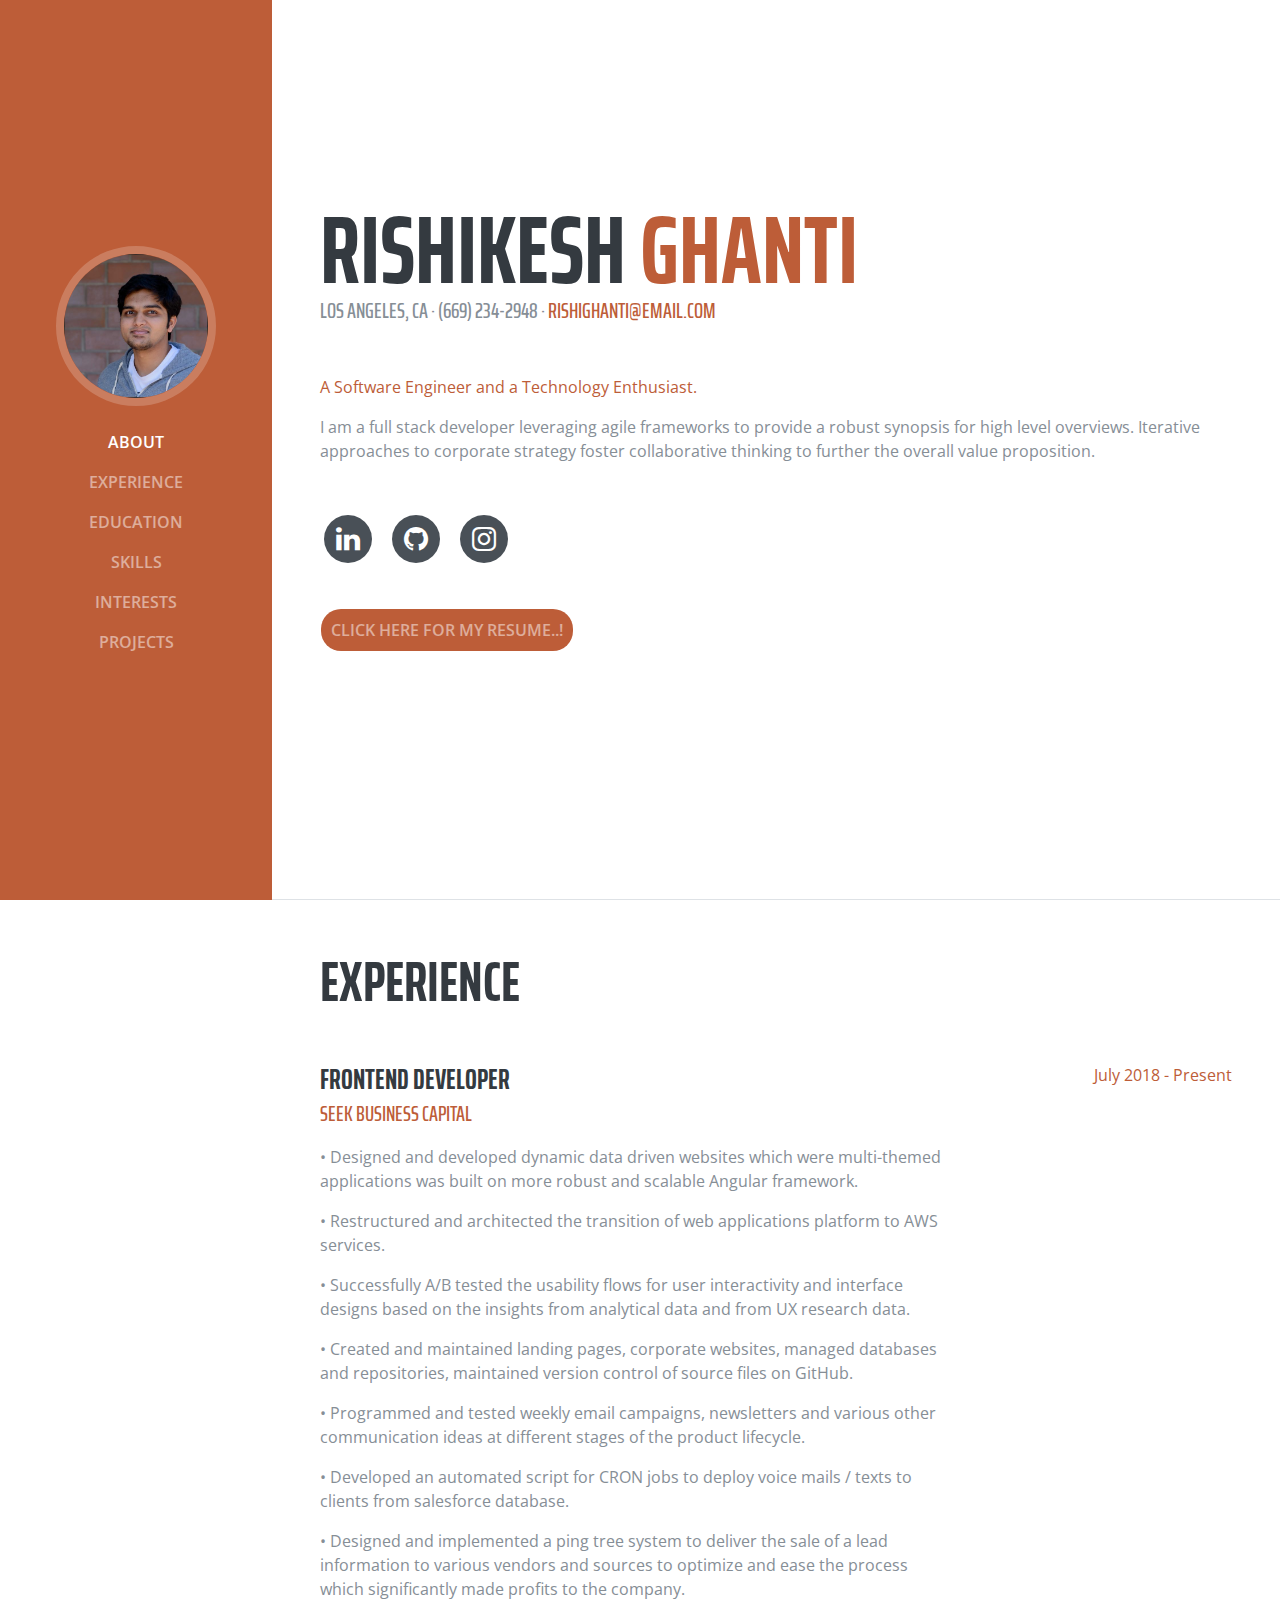
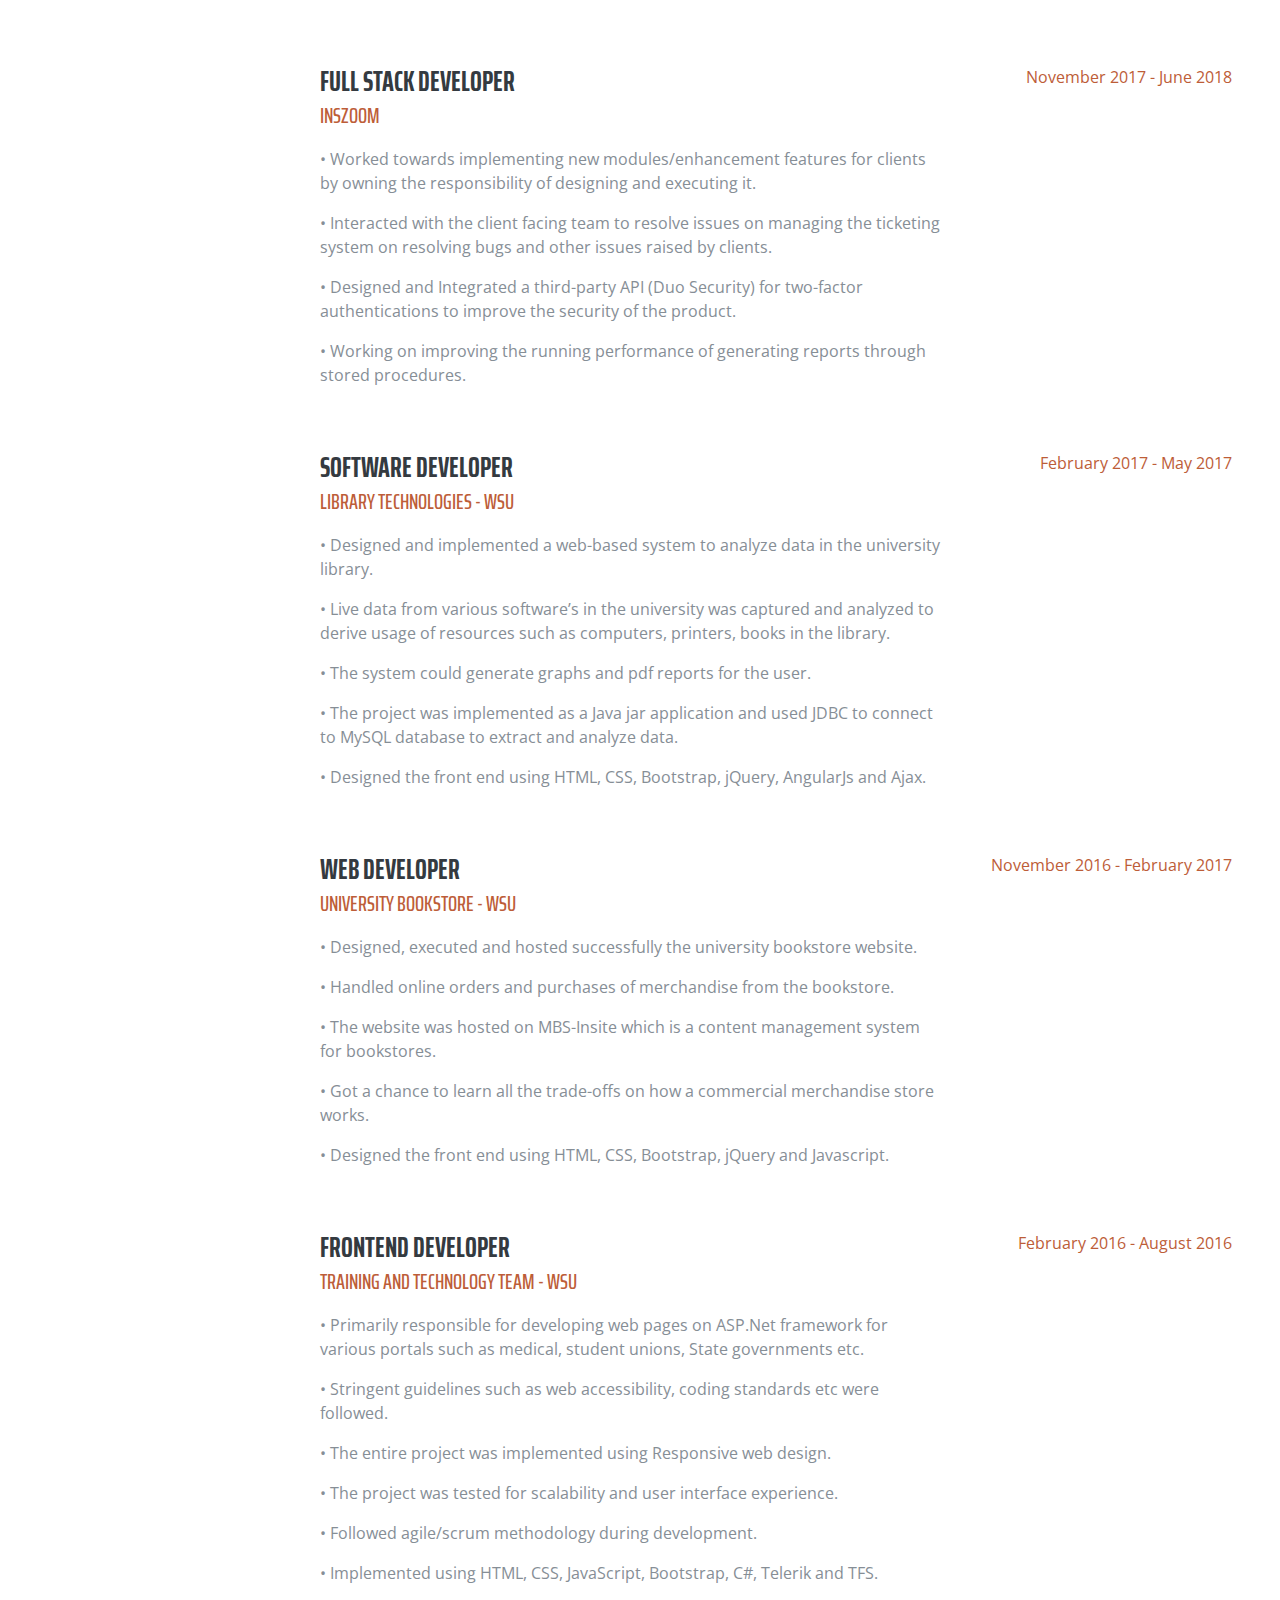
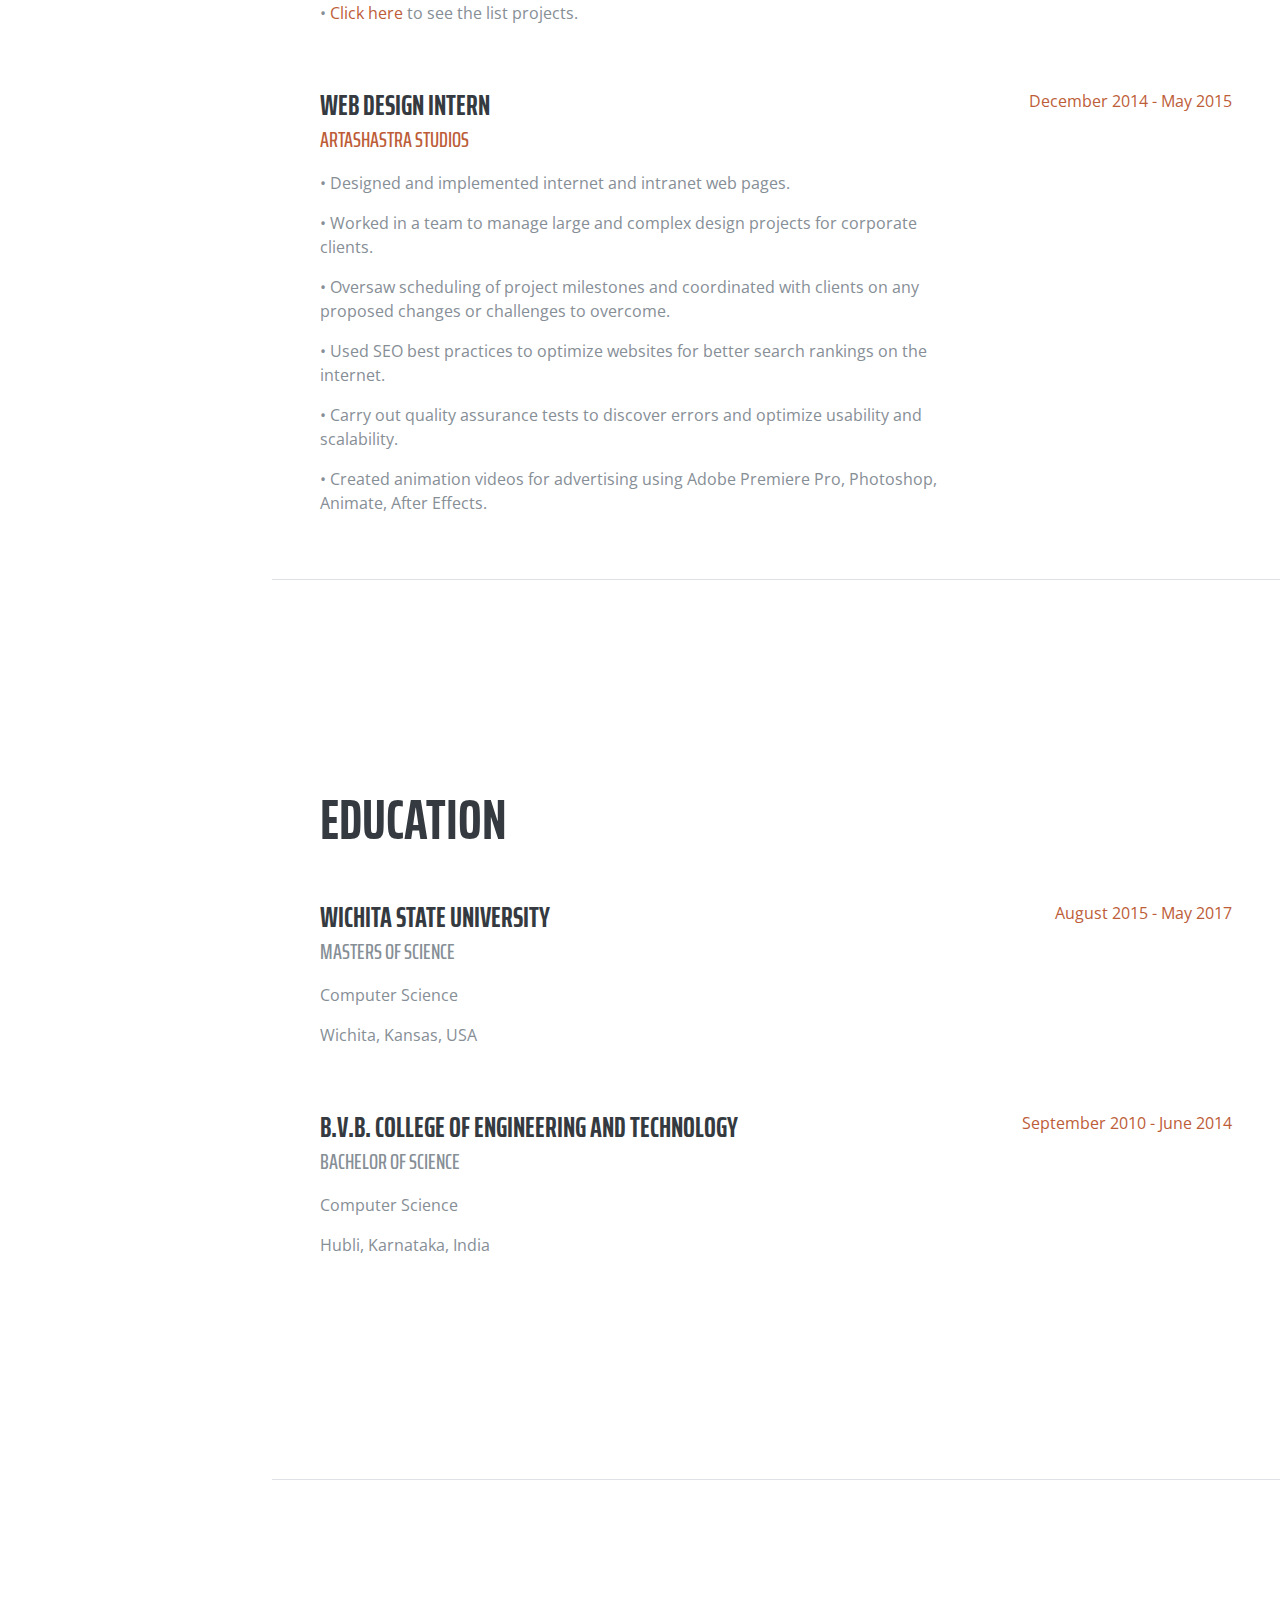
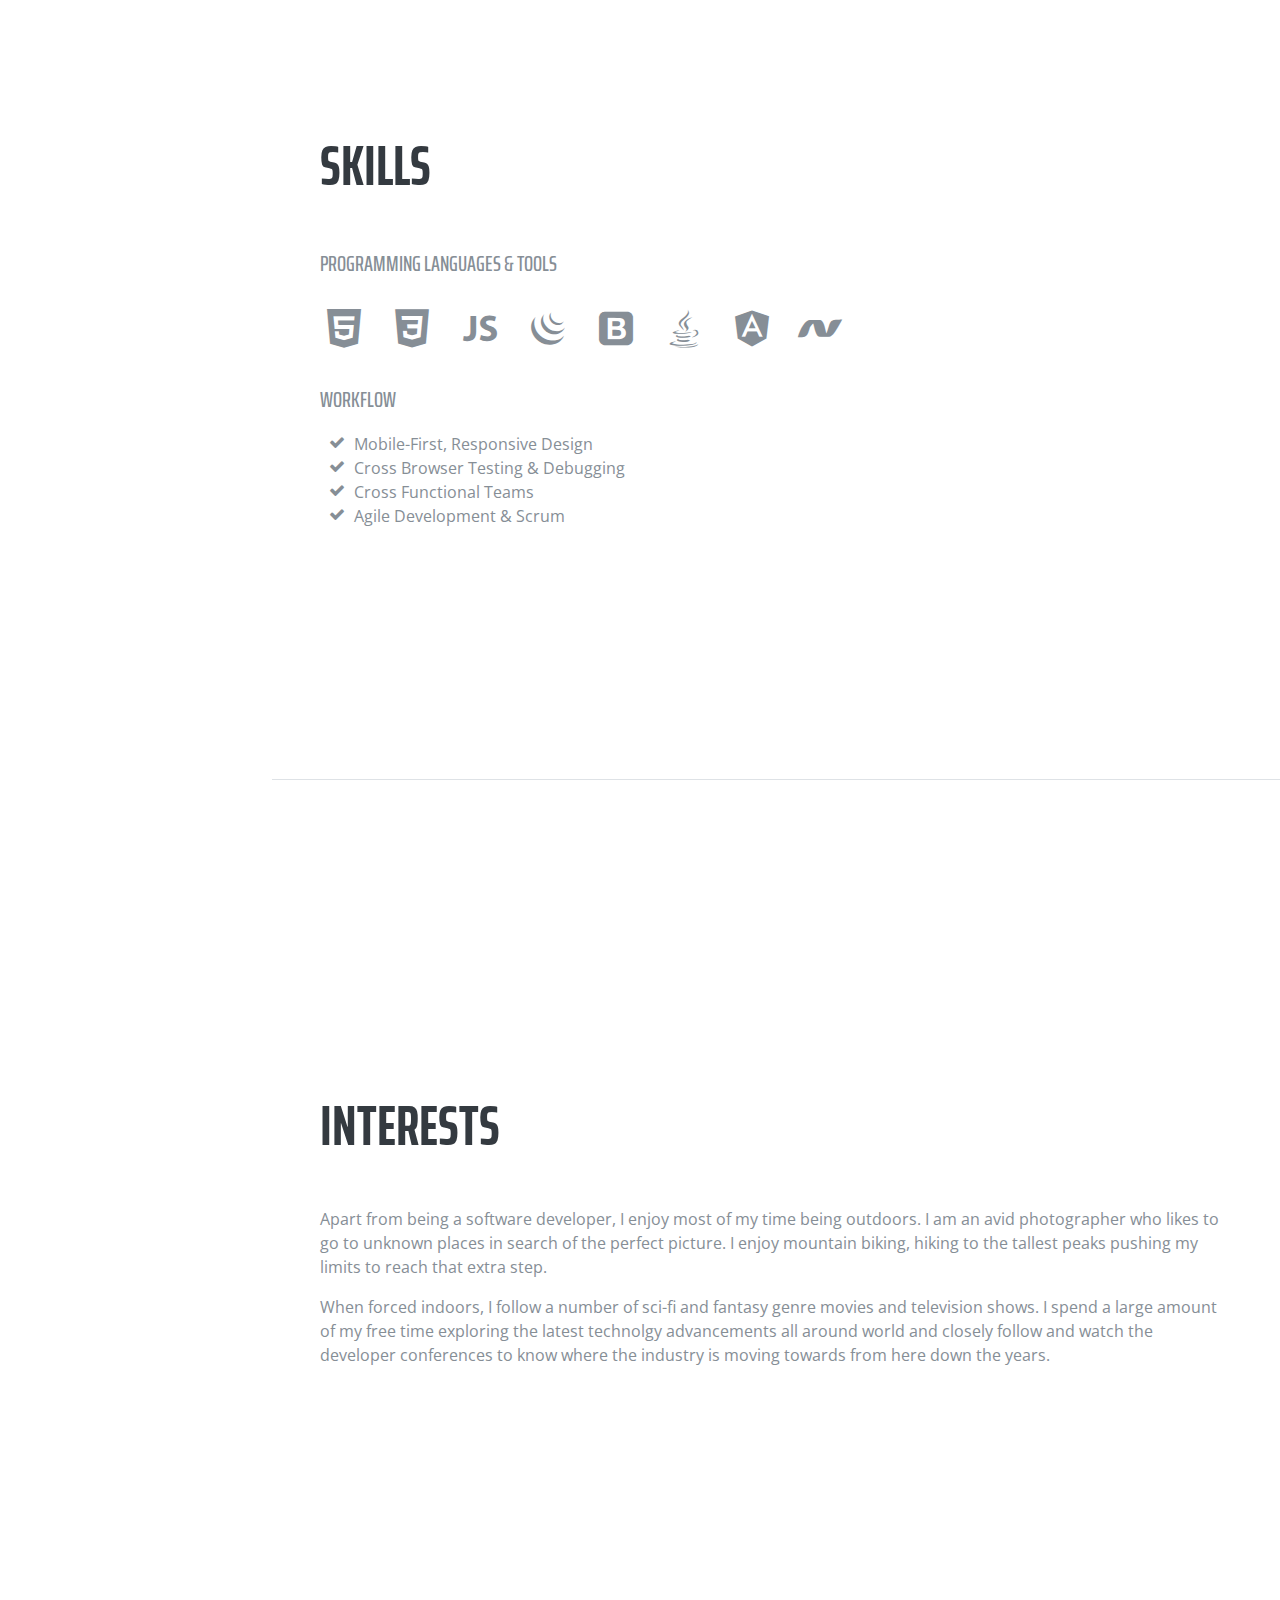
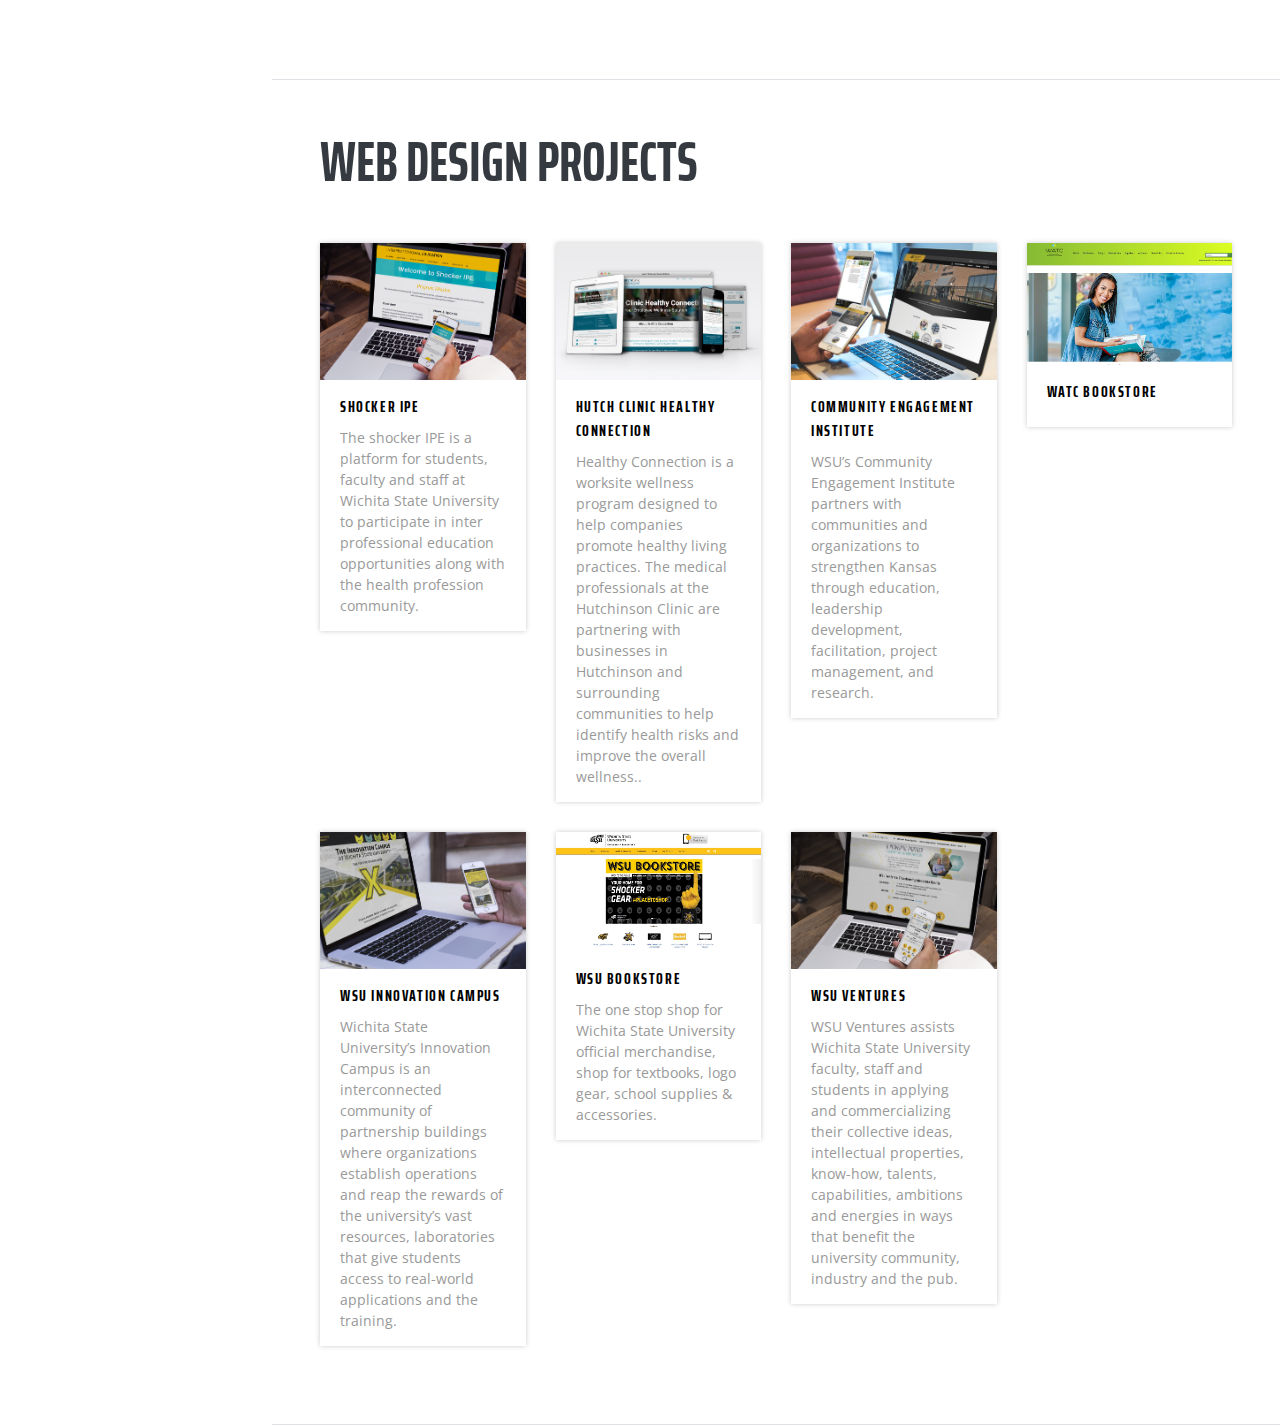
==== commit d13704ed: "updates frontend focused" ====
--- a/index.html
+++ b/index.html
@@ -138,9 +138,11 @@
           <div class="resume-content mr-auto">
             <h3 class="mb-0">Frontend Developer</h3>
             <div class="subheading mb-3"><a href="https://www.seekcapital.com">Seek Business Capital</a></div>
-            <p>•	Designed and developed dynamic data driven websites which were multi-themed applications.</p>
+            <p>•	Designed and developed dynamic data driven websites which were multi-themed applications was built on more robust and scalable Angular framework.</p>
             <p>•	Restructured and architected the transition of web applications platform to AWS services.</p>
             <p>•	Successfully A/B tested the usability flows for user interactivity and interface designs based on the insights from analytical data and from UX research data.</p>
+            <p>• Created and maintained landing pages, corporate websites, managed databases and repositories, maintained version control of source files on GitHub.</p>
+            <p>• Programmed and tested weekly email campaigns, newsletters and various other communication ideas at different stages of the product lifecycle.</p>
             <p>•	Developed an automated script for CRON jobs to deploy voice mails / texts to clients from salesforce database.</p>
             <p>•	Designed and implemented a ping tree system to deliver the sale of a lead information to various vendors and sources to optimize and ease the process which significantly made profits to the company.</p>
           </div>
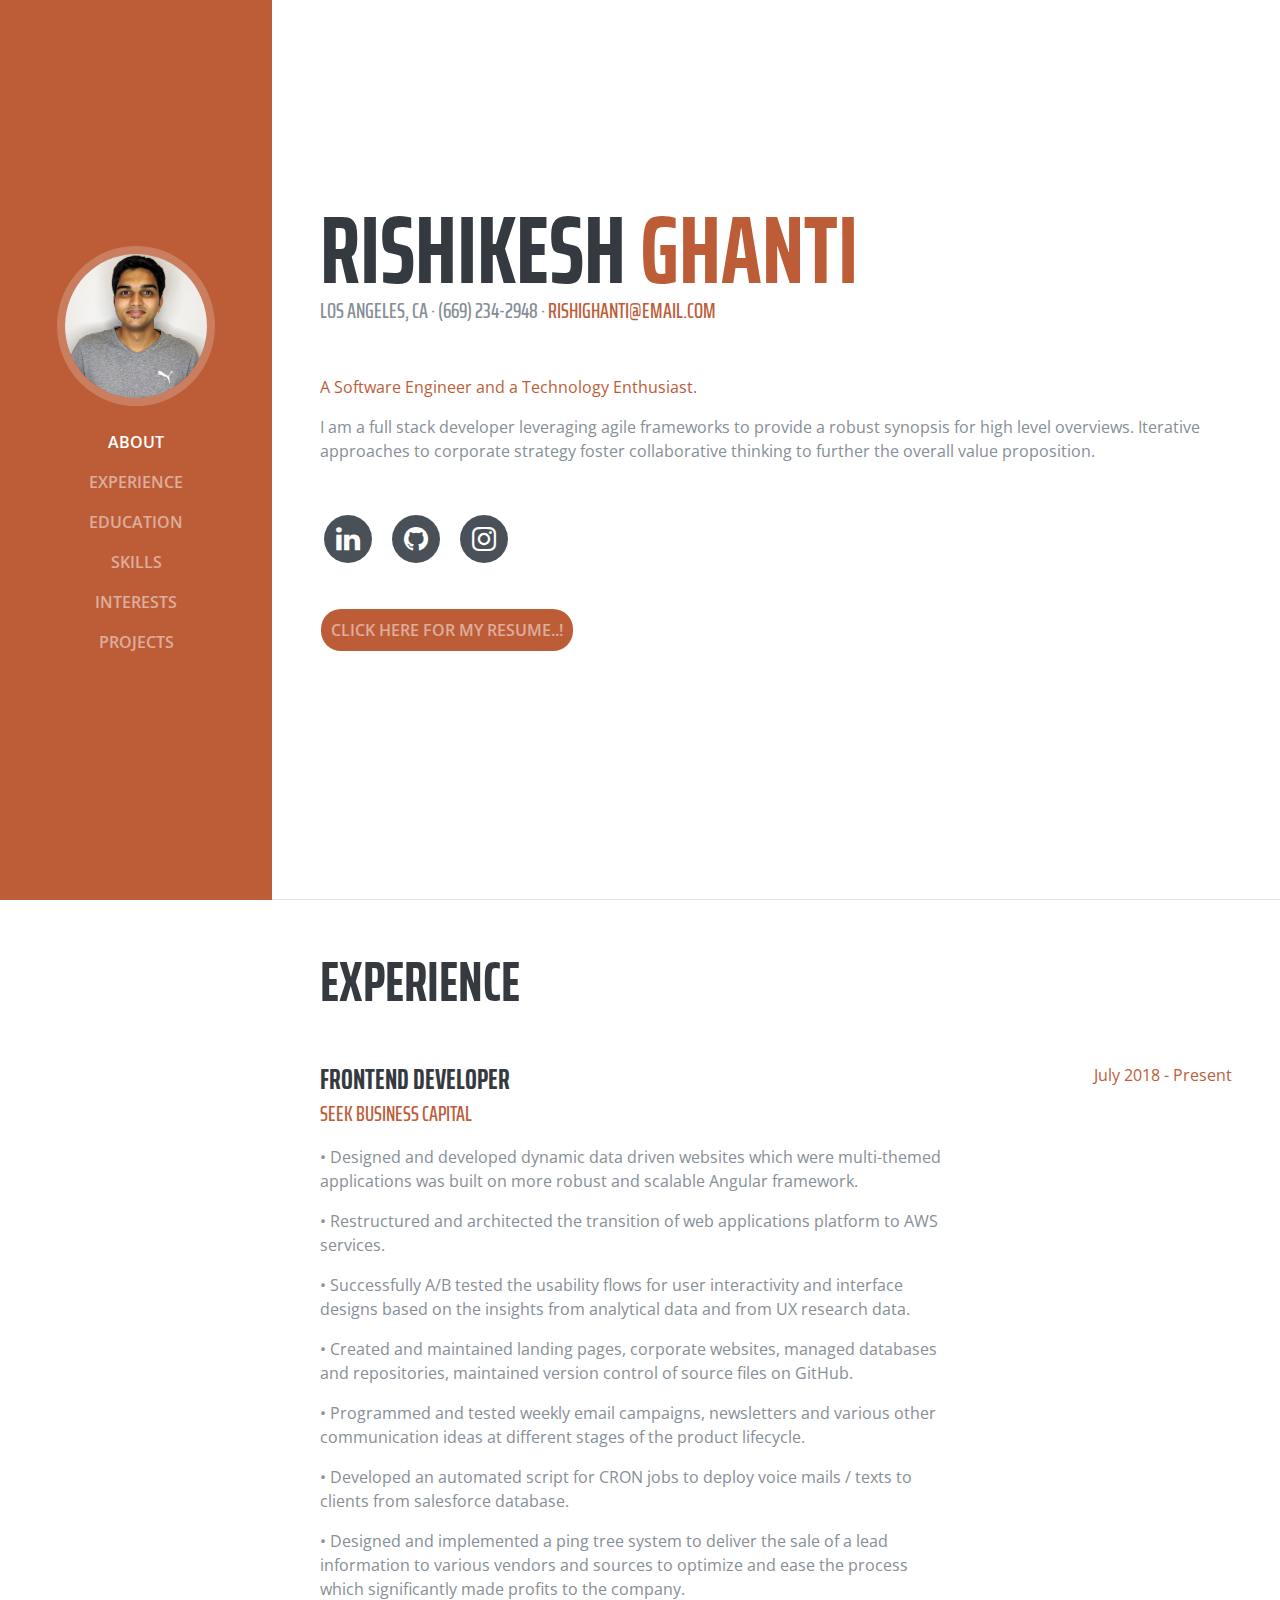
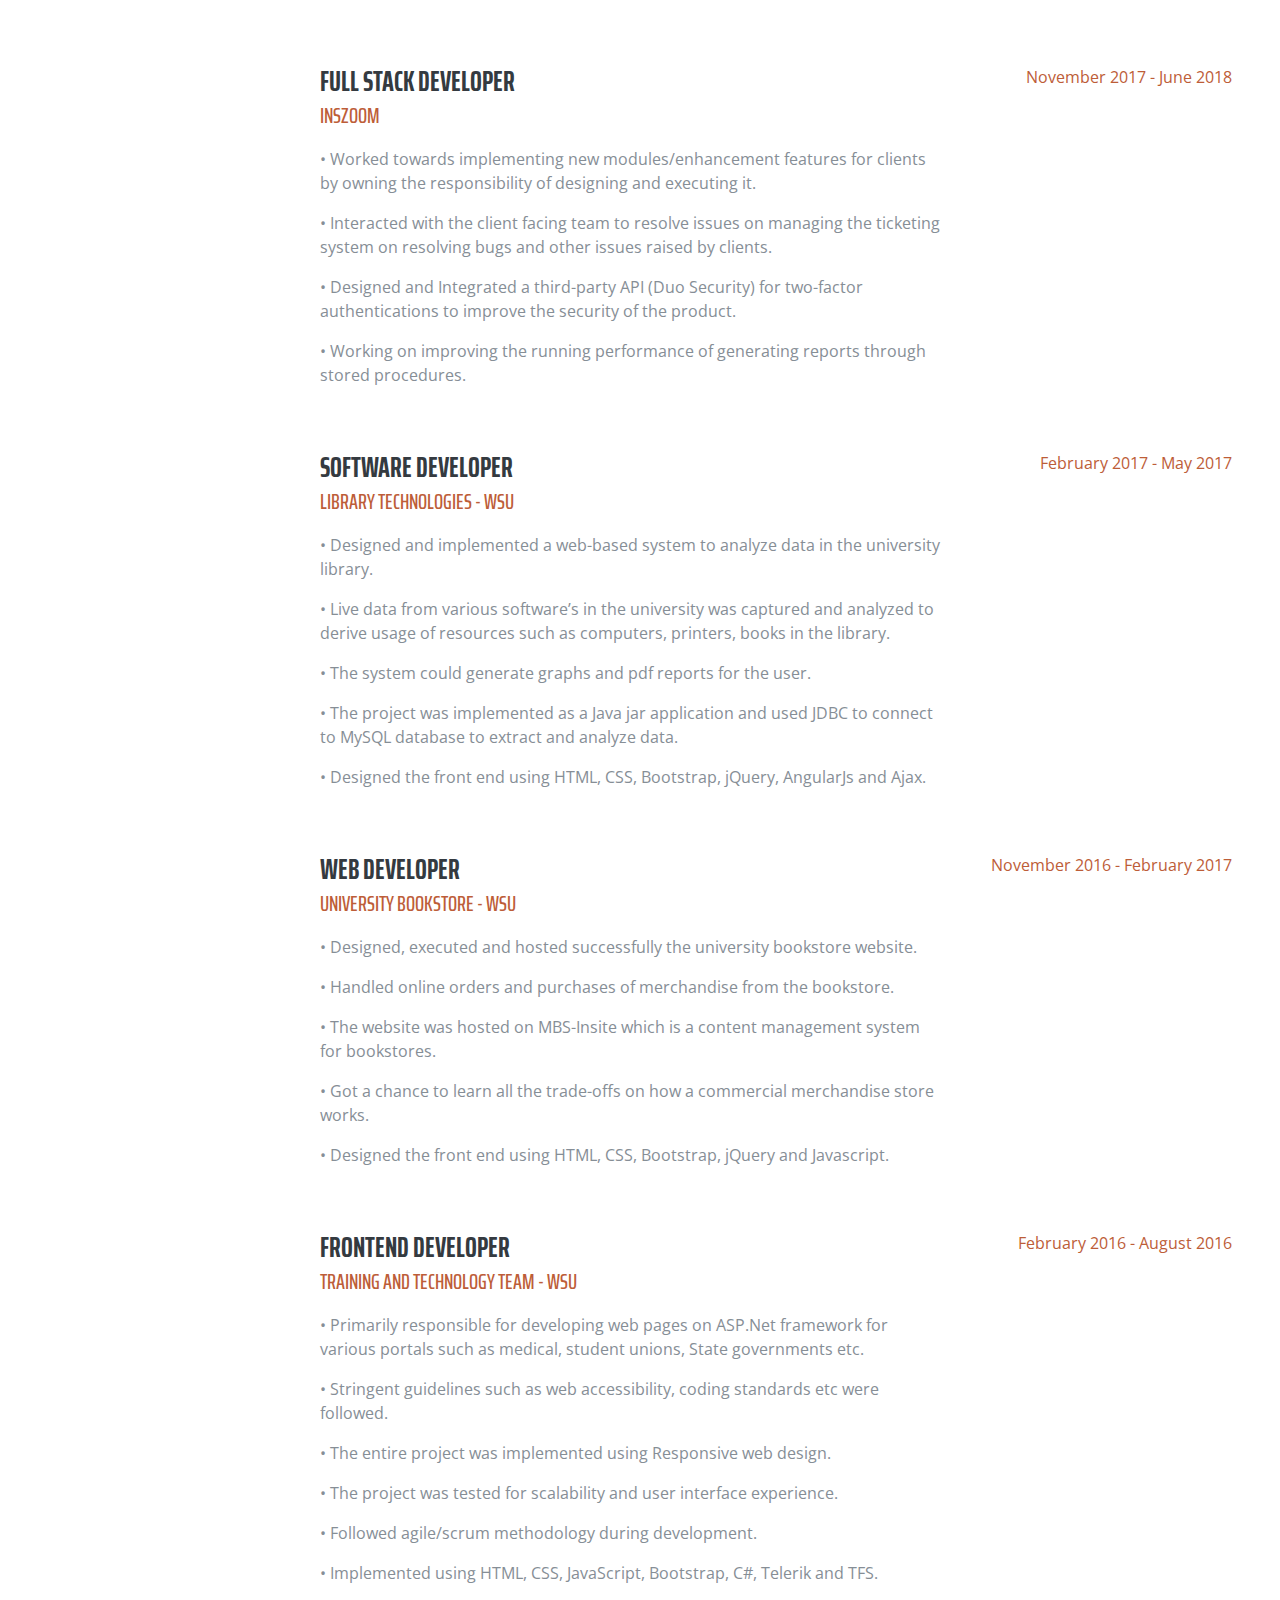
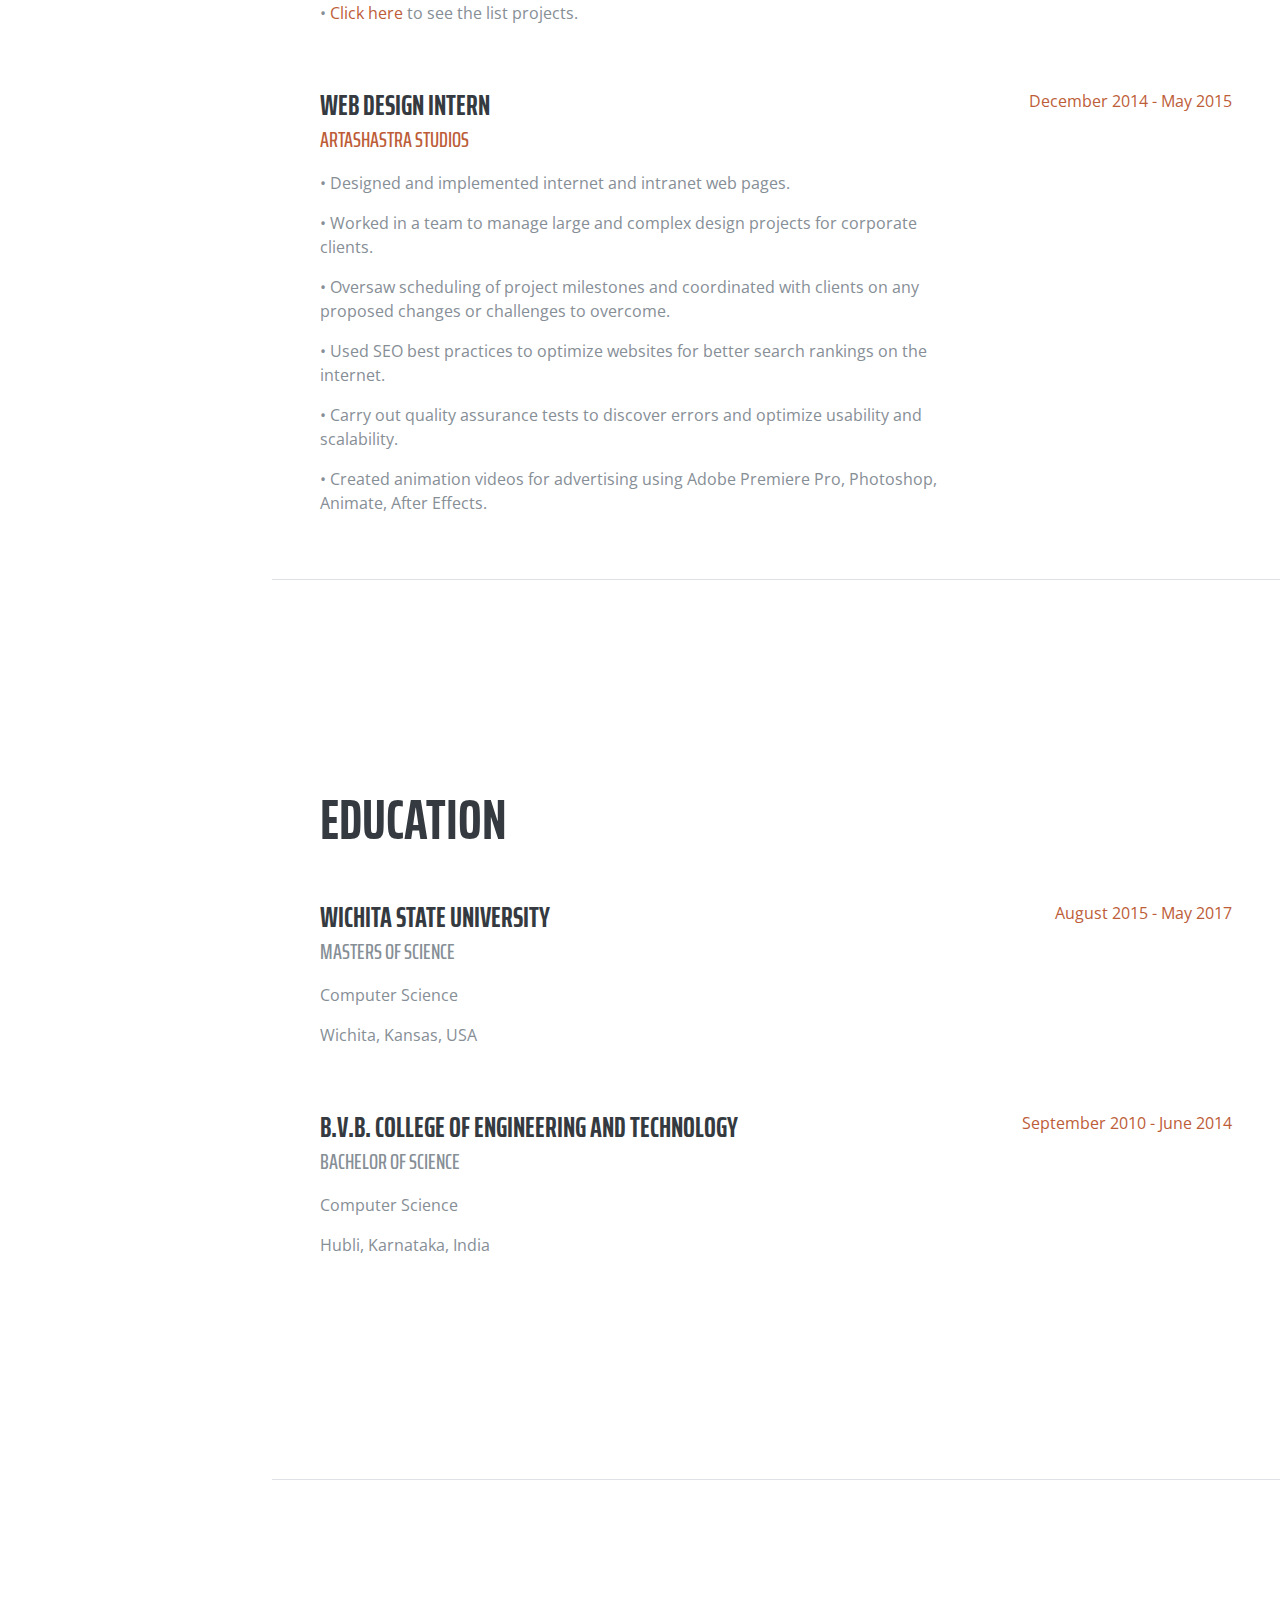
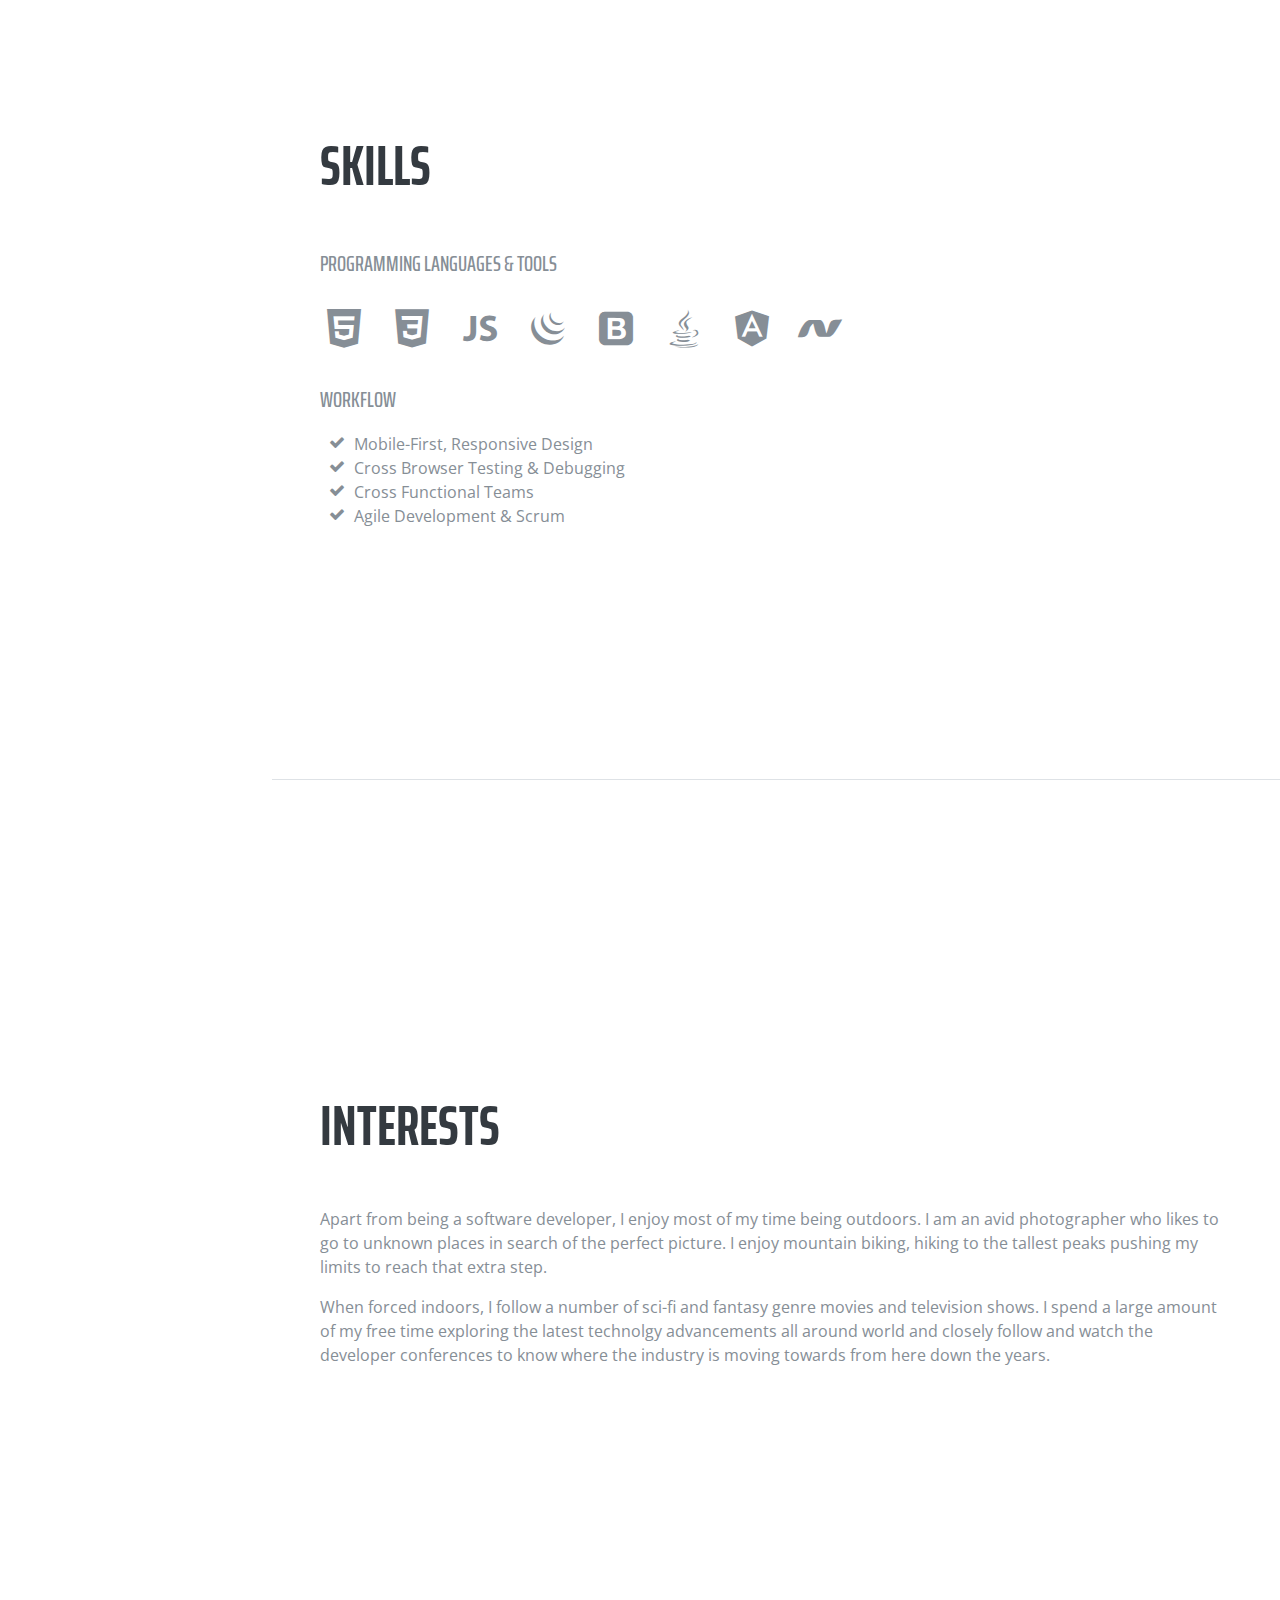
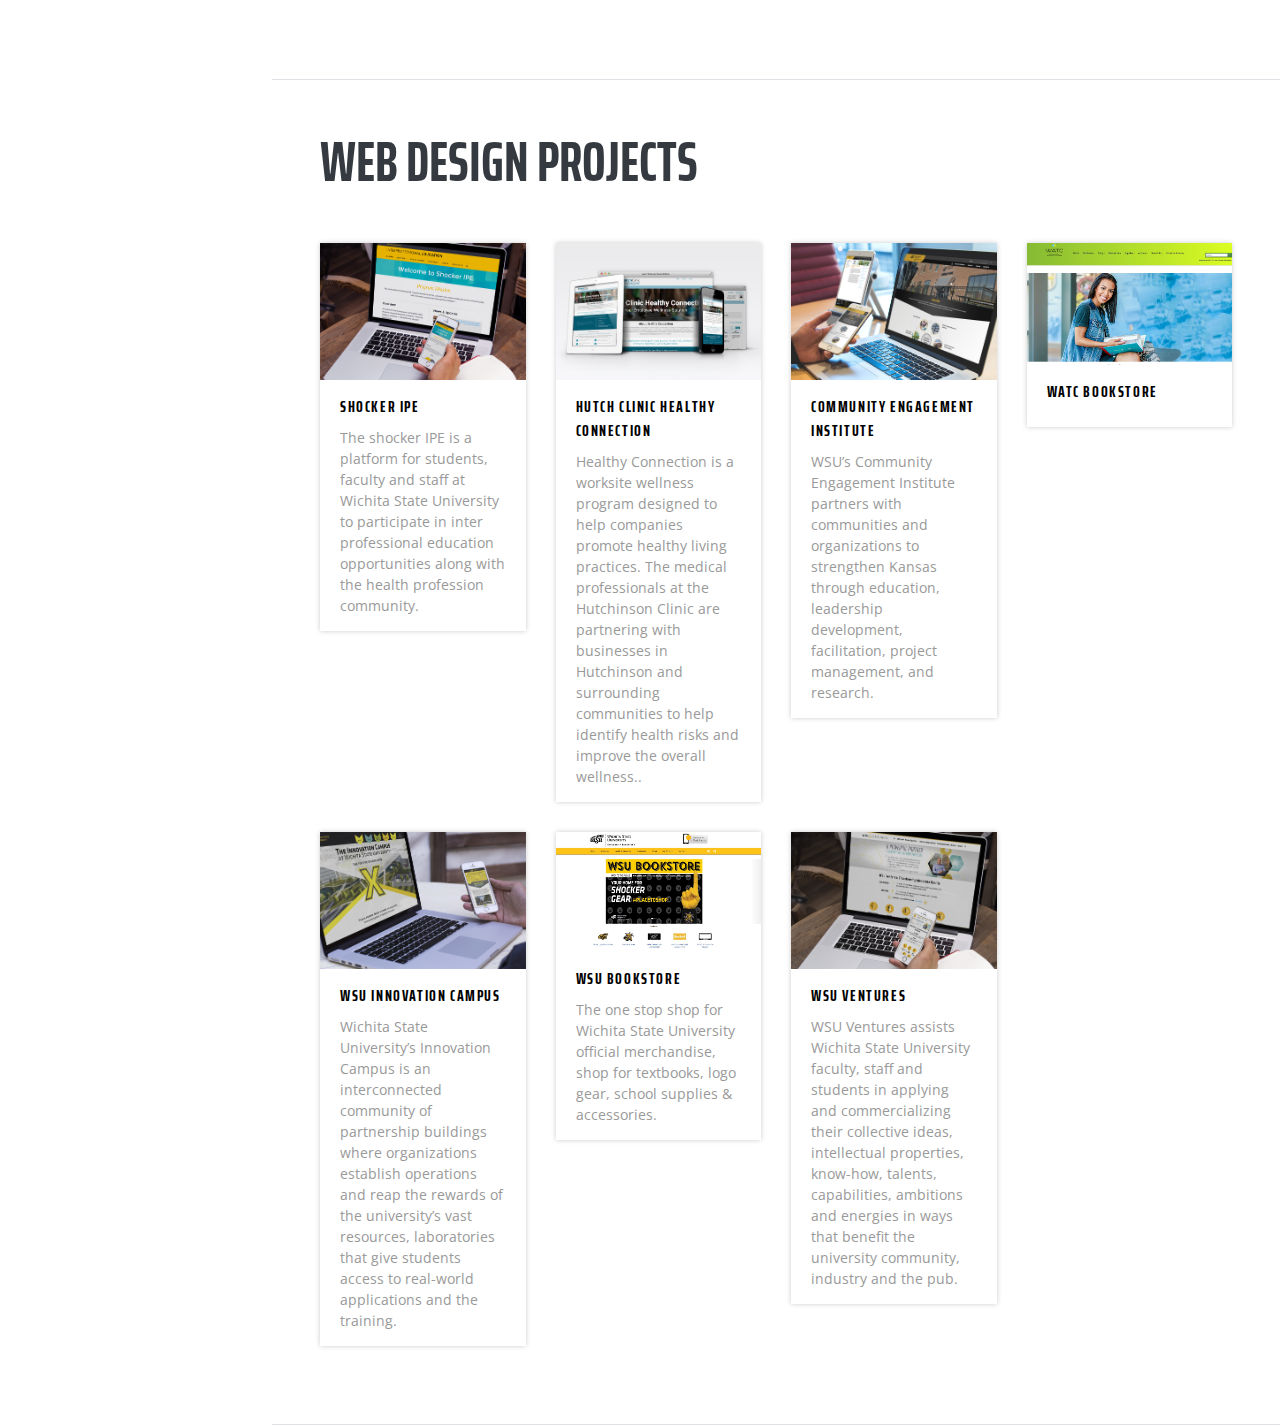
==== commit df91c047: "update" ====
--- a/index.html
+++ b/index.html
@@ -56,7 +56,7 @@
     <a class="navbar-brand js-scroll-trigger" href="#page-top">
       <span class="d-block d-lg-none"></span>
       <span class="d-none d-lg-block">
-        <img class="img-fluid img-profile rounded-circle mx-auto mb-2" src="img/profile.JPG" alt="">
+        <img class="img-fluid img-profile rounded-circle mx-auto mb-2" src="img/profile.jpg" alt="">
       </span>
     </a>
     <button class="navbar-toggler" type="button" data-toggle="collapse" data-target="#navbarSupportedContent" aria-controls="navbarSupportedContent" aria-expanded="false" aria-label="Toggle navigation">
@@ -125,7 +125,7 @@
           </li>
         </ul>
         <div class="btn">
-          <a href="resume/RishikeshGhanti_CV.pdf" target="_blank" class="btn_resume">Click here for my resume..!</a>
+          <a href="resume/Rishikesh Ghanti_CV.pdf" target="_blank" class="btn_resume">Click here for my resume..!</a>
         </div>
       </div>
     </section>
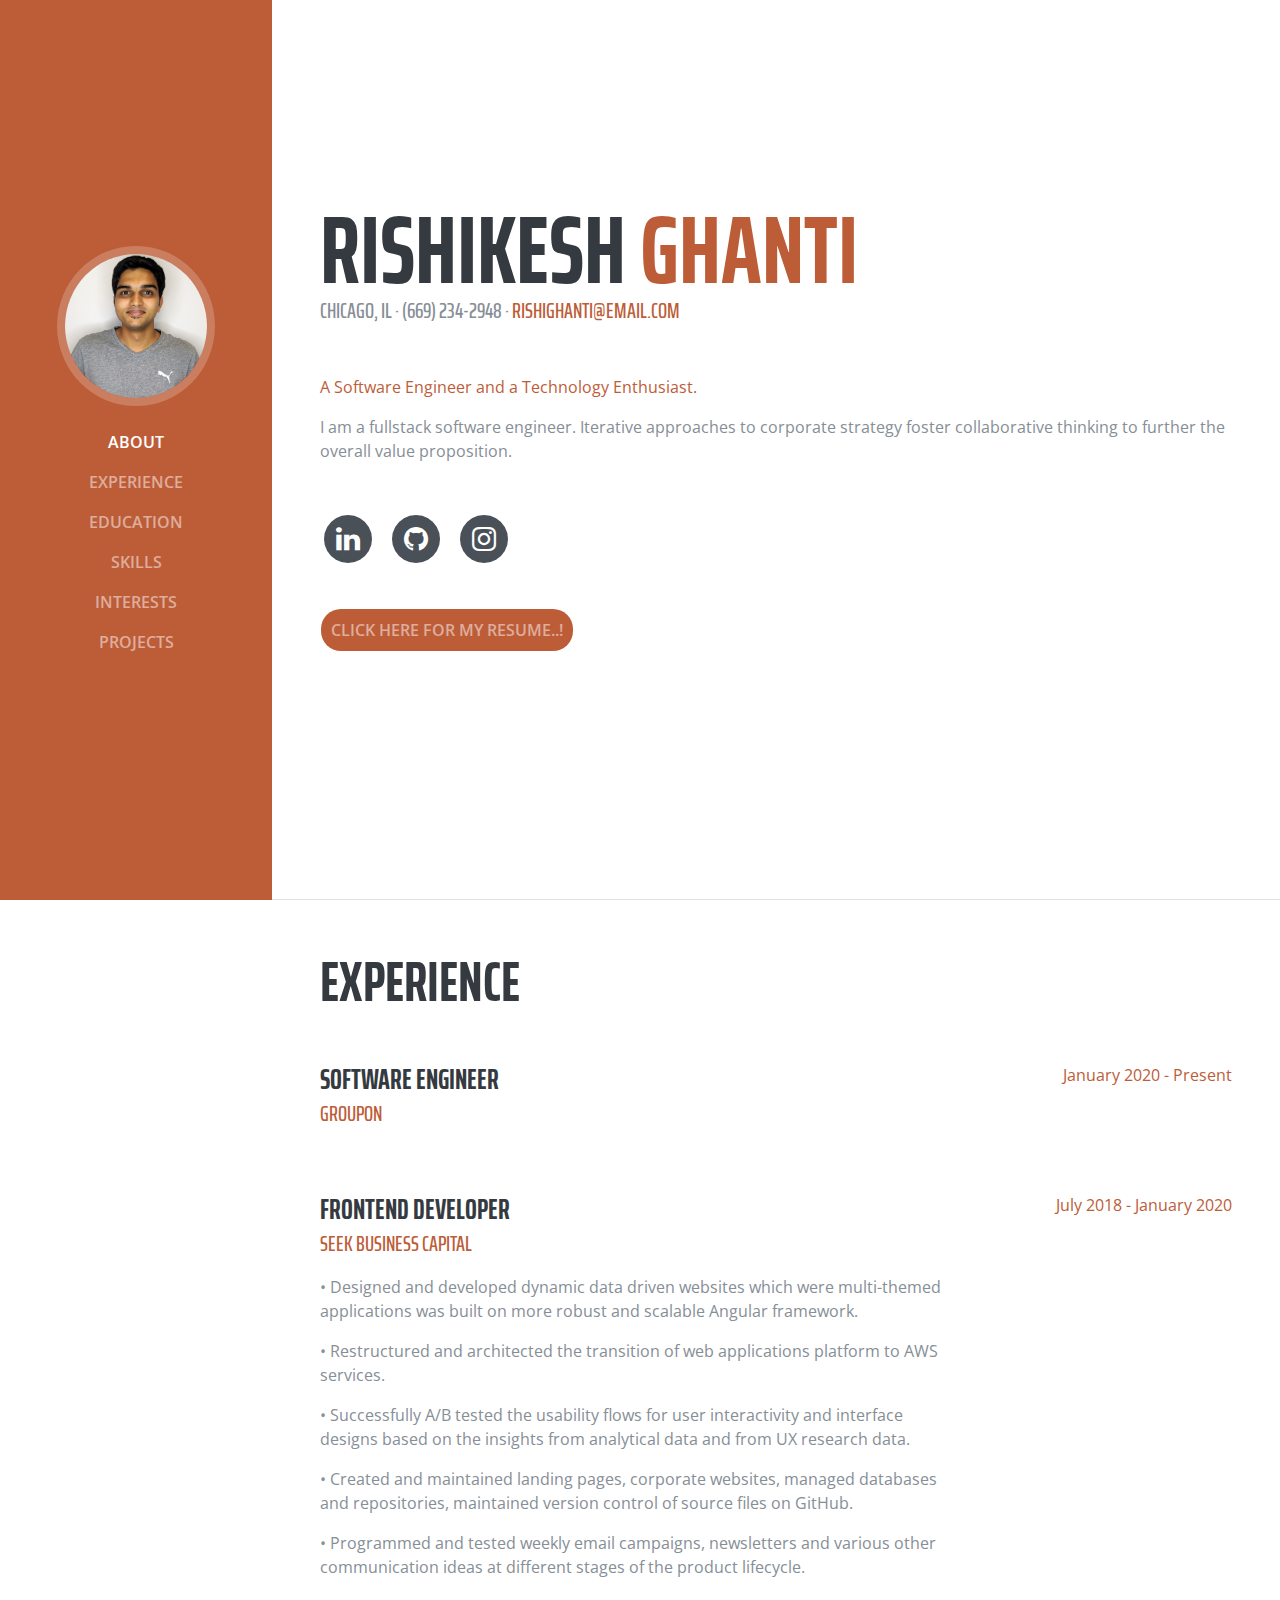
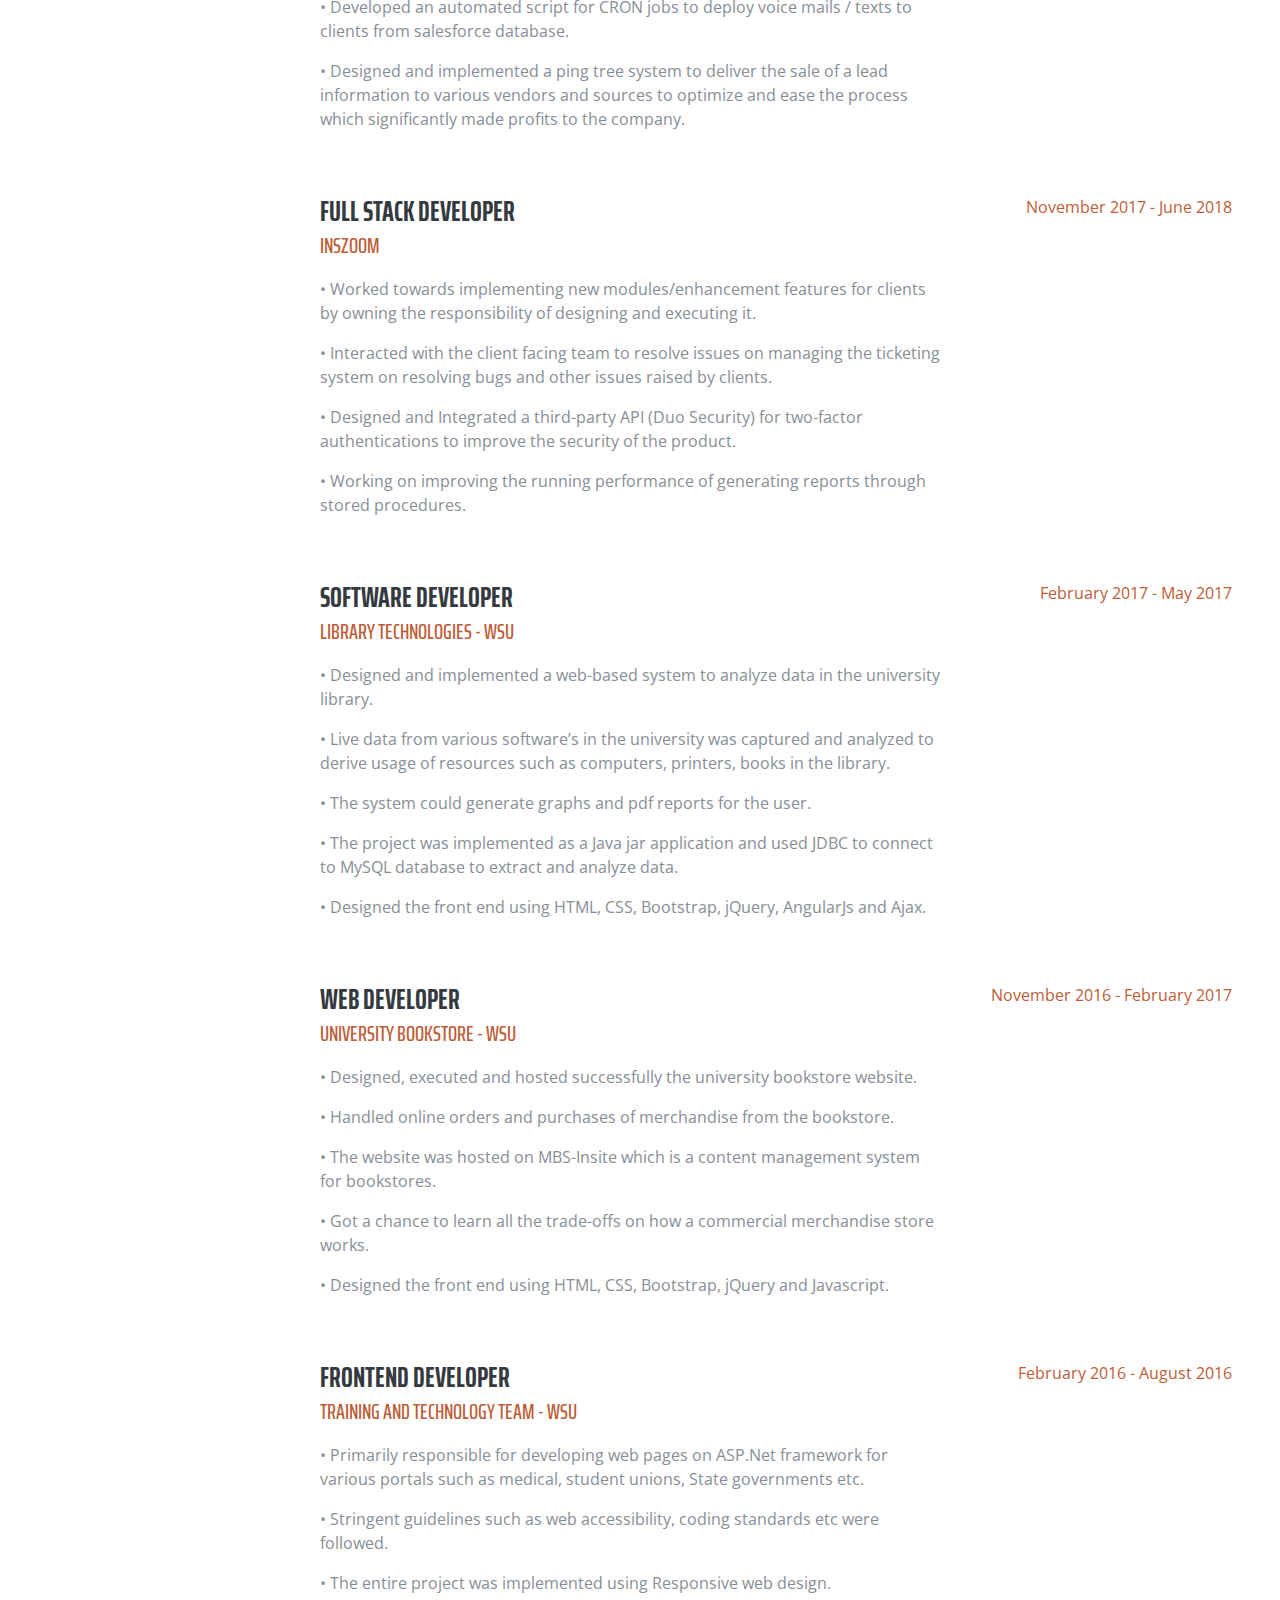
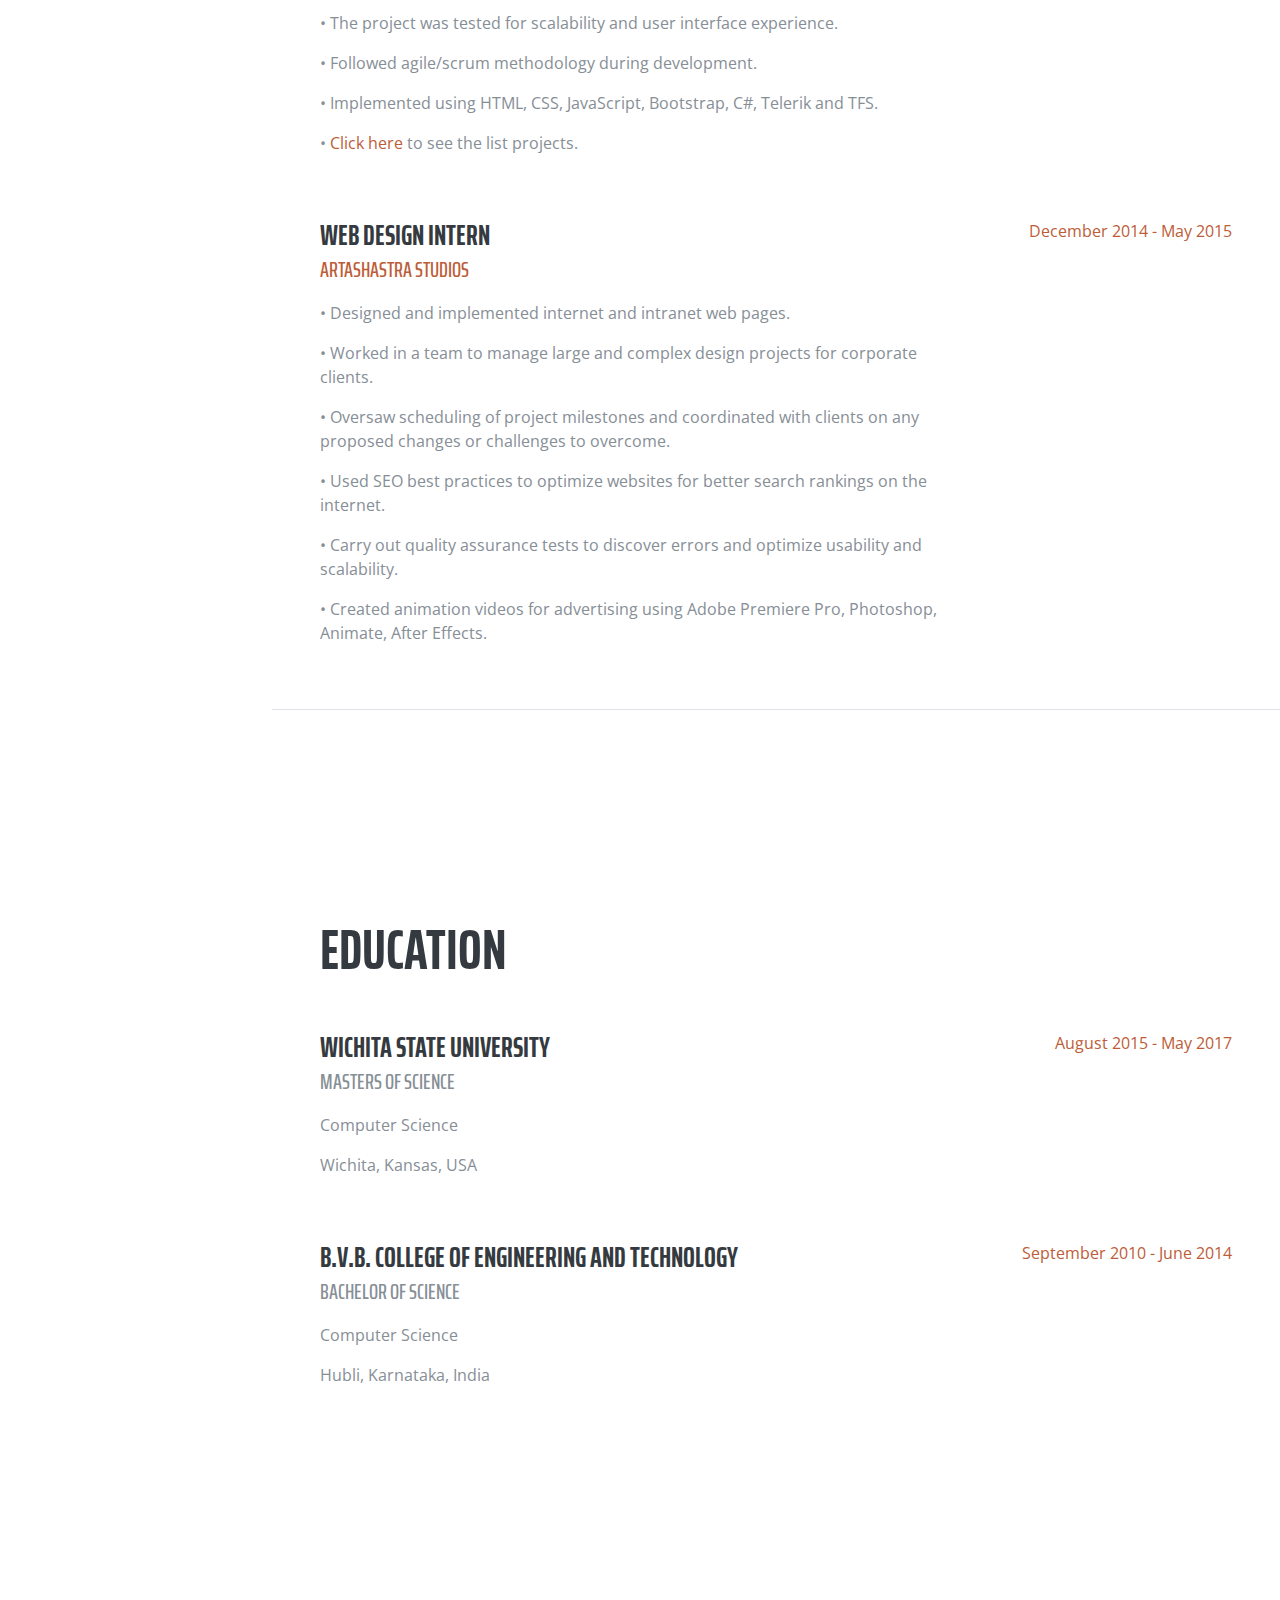
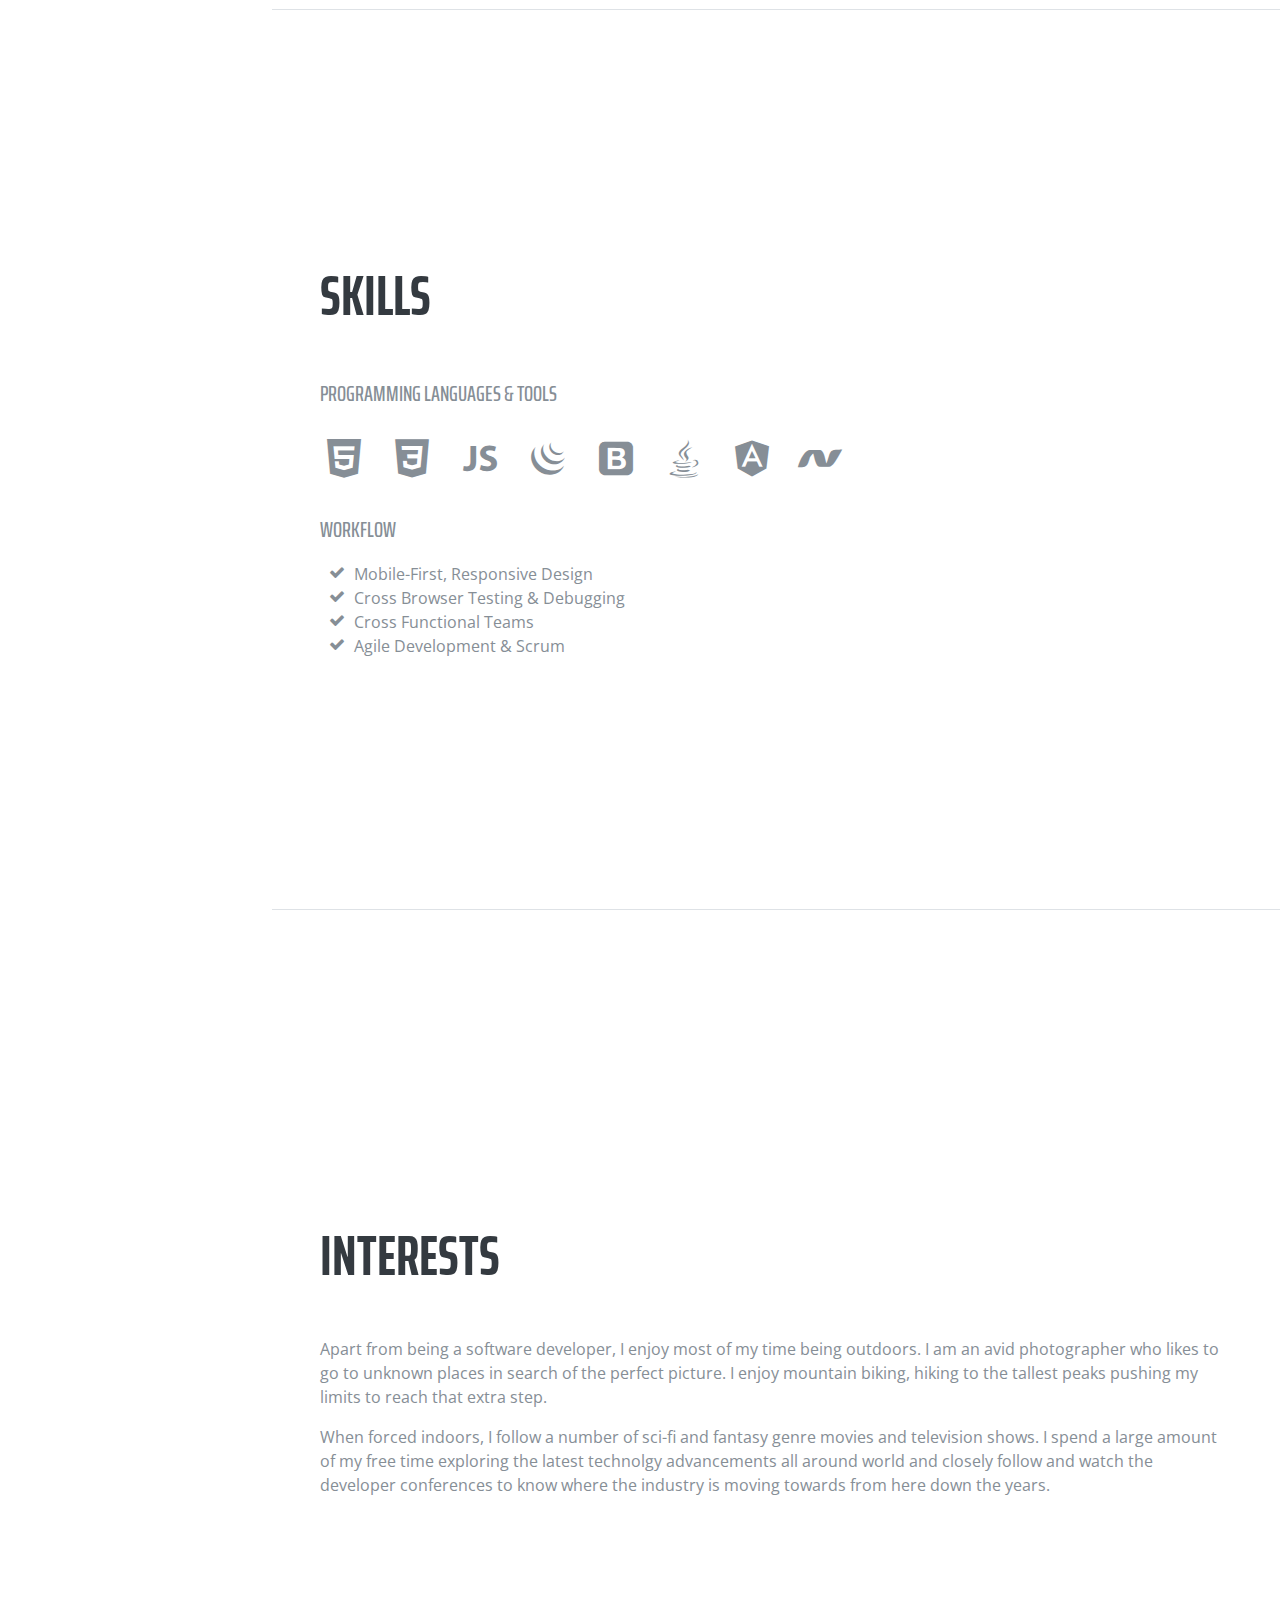
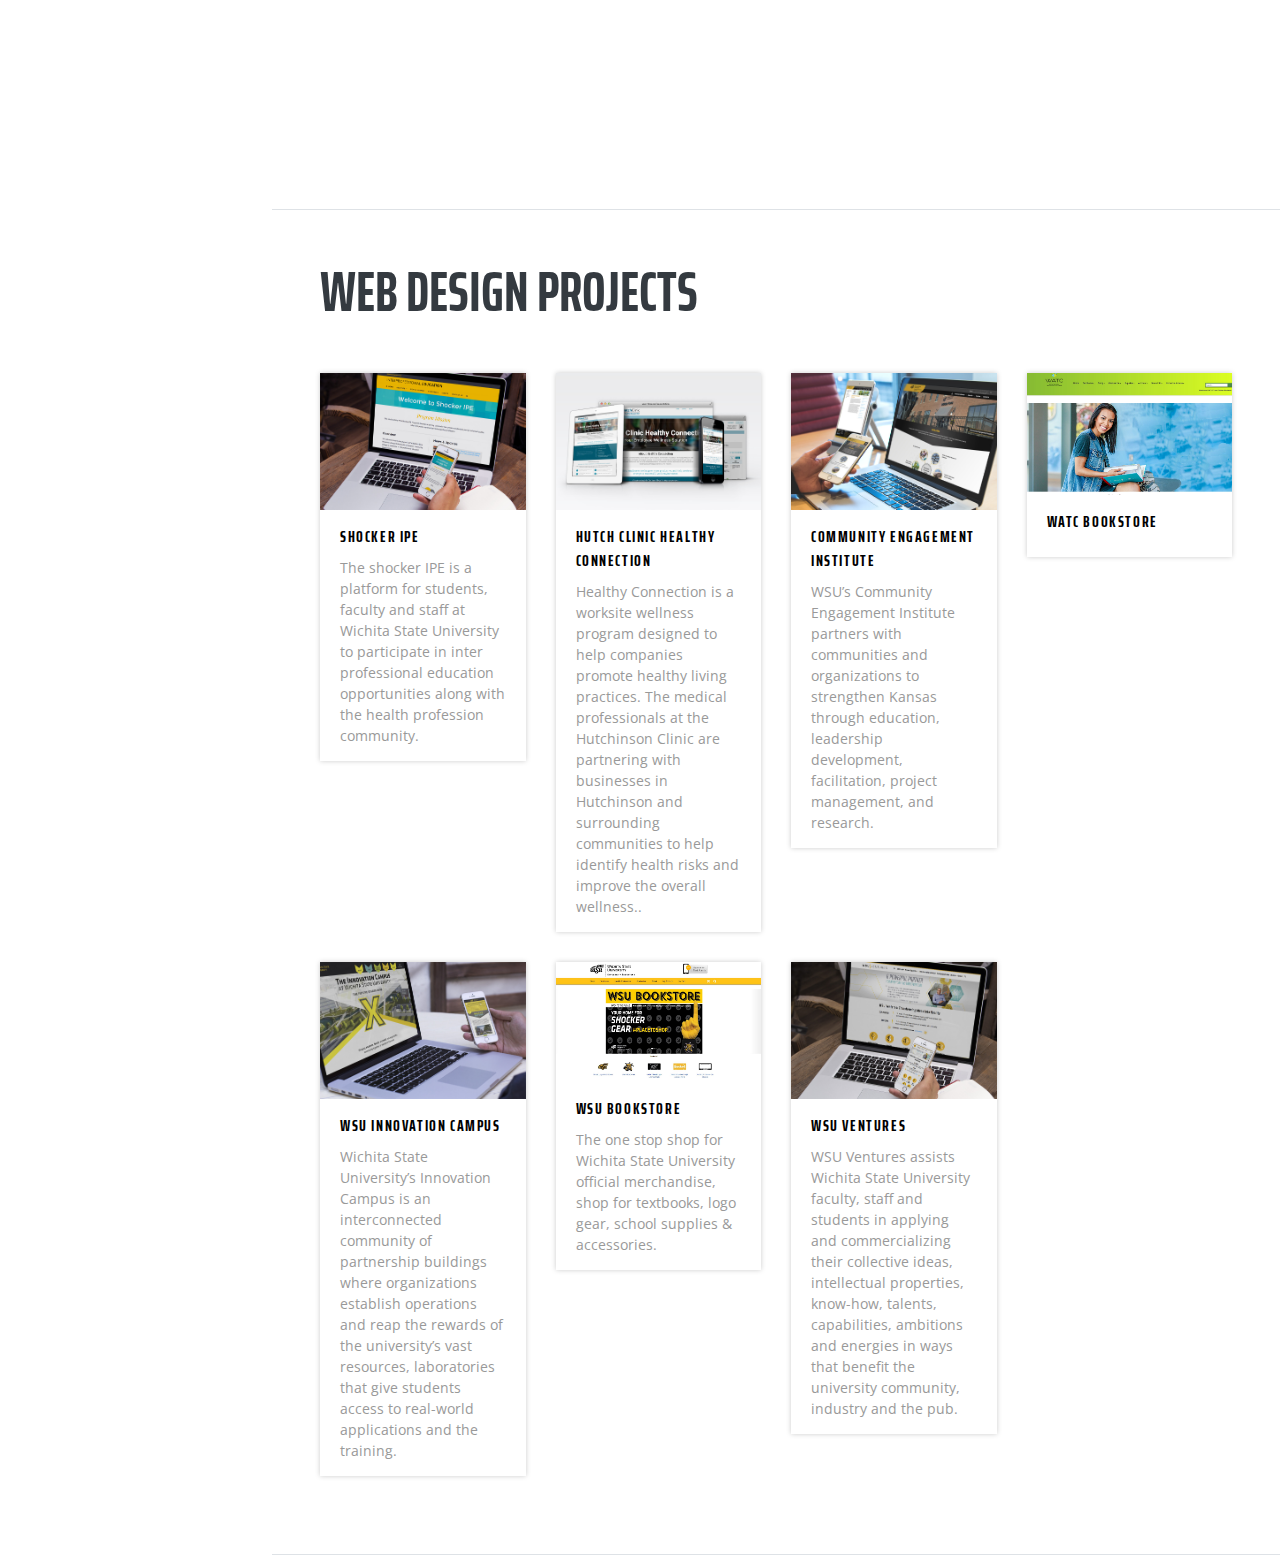
==== commit 969da3a7: "Update index.html" ====
--- a/index.html
+++ b/index.html
@@ -93,11 +93,11 @@
         <h1 class="mb-0">Rishikesh
           <span class="text-primary">Ghanti</span>
         </h1>
-        <div class="subheading mb-5">Los Angeles, CA · (669) 234-2948 ·
+        <div class="subheading mb-5">Chicago, IL · (669) 234-2948 ·
           <a href="mailto:name@email.com">rishighanti@email.com</a>
         </div>
         <p class="text-primary">A Software Engineer and a Technology Enthusiast.</p>
-        <p class="mb-5">I am a full stack developer leveraging agile frameworks to provide a robust synopsis for high level overviews. Iterative approaches to corporate strategy foster collaborative thinking to further the overall value proposition.</p>
+        <p class="mb-5">I am a fullstack software engineer. Iterative approaches to corporate strategy foster collaborative thinking to further the overall value proposition.</p>
         <ul class="list-inline list-social-icons mb-0">
           <li class="list-inline-item">
             <a href="https://www.linkedin.com/in/rishighanti">
@@ -133,6 +133,16 @@
     <section class="resume-section p-3 p-lg-5 d-flex flex-column" id="experience">
       <div class="my-auto">
         <h2 class="mb-5">Experience</h2>
+        
+        <div class="resume-item d-flex flex-column flex-md-row mb-5">
+          <div class="resume-content mr-auto">
+            <h3 class="mb-0">Software Engineer</h3>
+            <div class="subheading mb-3"><a href="https://www.groupon.com">Groupon</a></div>
+          </div>
+          <div class="resume-date text-md-right">
+            <span class="text-primary">January 2020 - Present</span>
+          </div>
+        </div>
 
         <div class="resume-item d-flex flex-column flex-md-row mb-5">
           <div class="resume-content mr-auto">
@@ -147,7 +157,7 @@
             <p>•	Designed and implemented a ping tree system to deliver the sale of a lead information to various vendors and sources to optimize and ease the process which significantly made profits to the company.</p>
           </div>
           <div class="resume-date text-md-right">
-            <span class="text-primary">July 2018 - Present</span>
+            <span class="text-primary">July 2018 - January 2020</span>
           </div>
         </div>
 
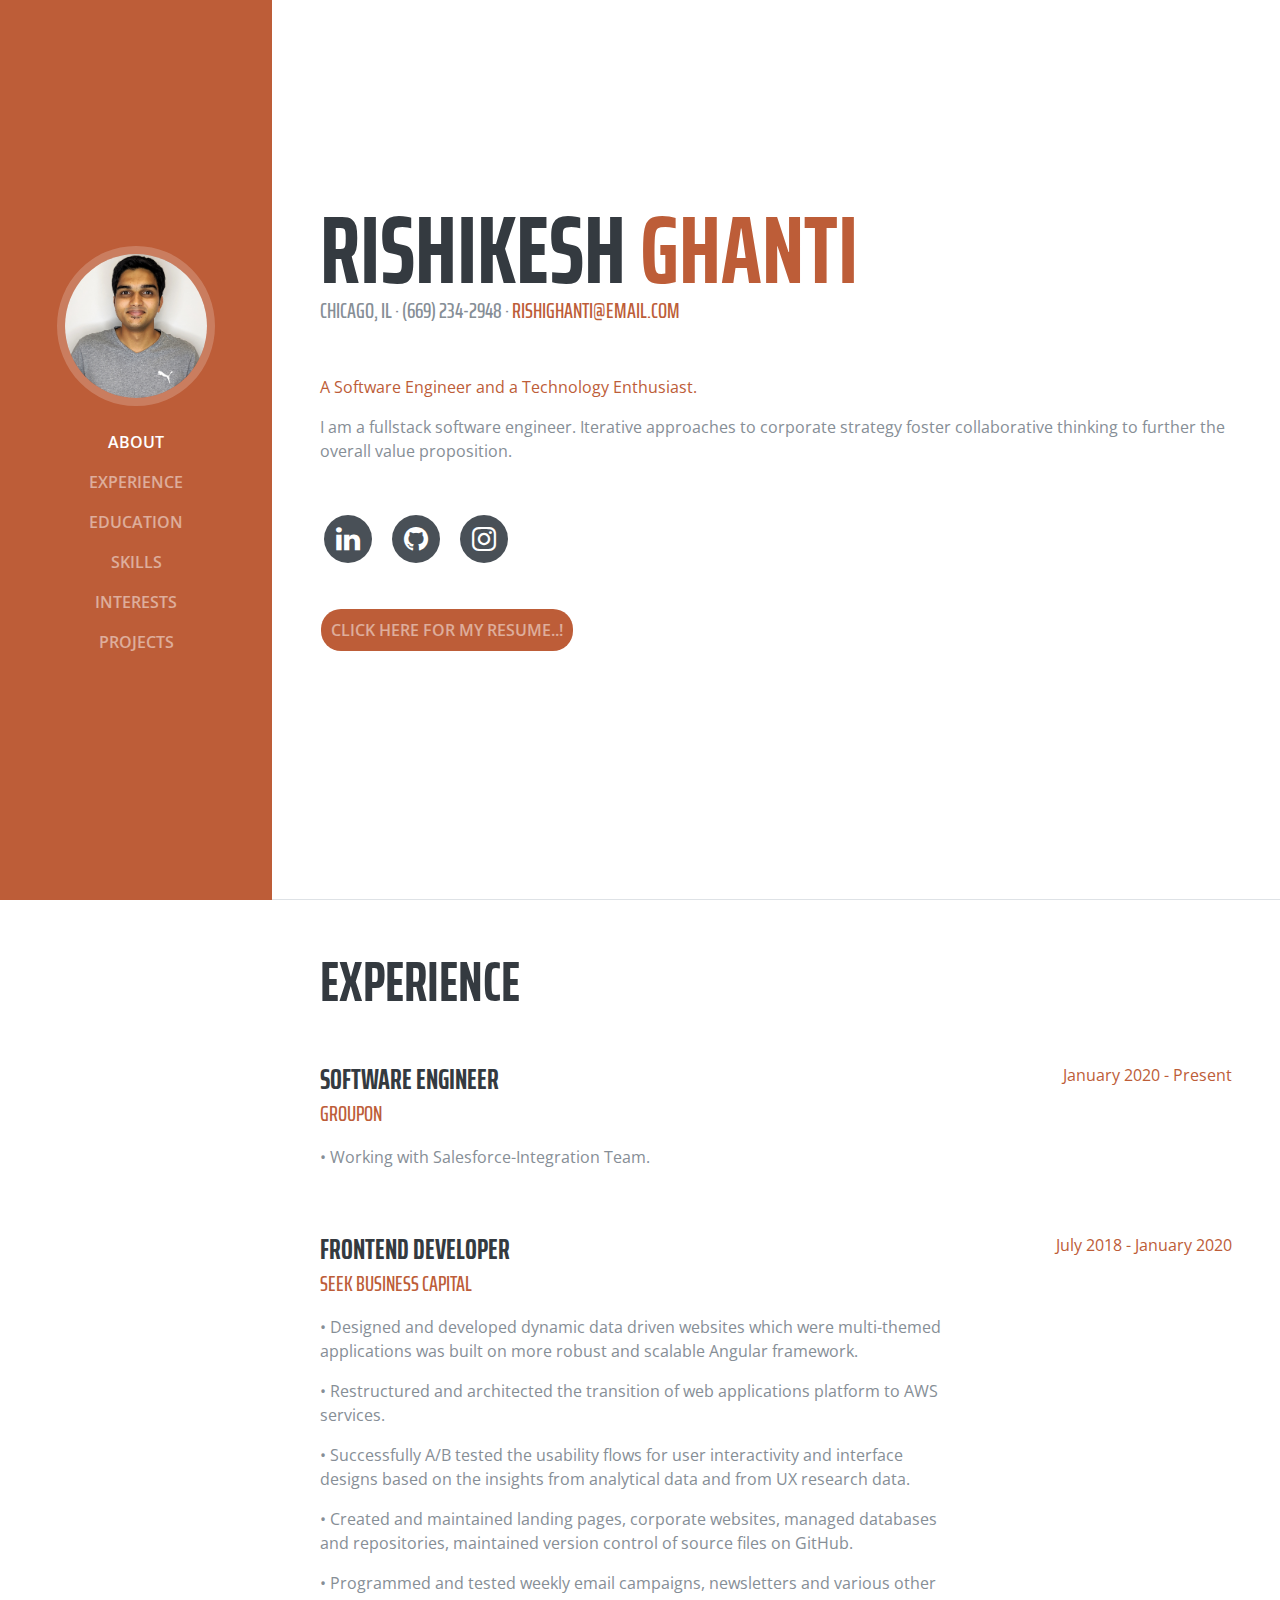
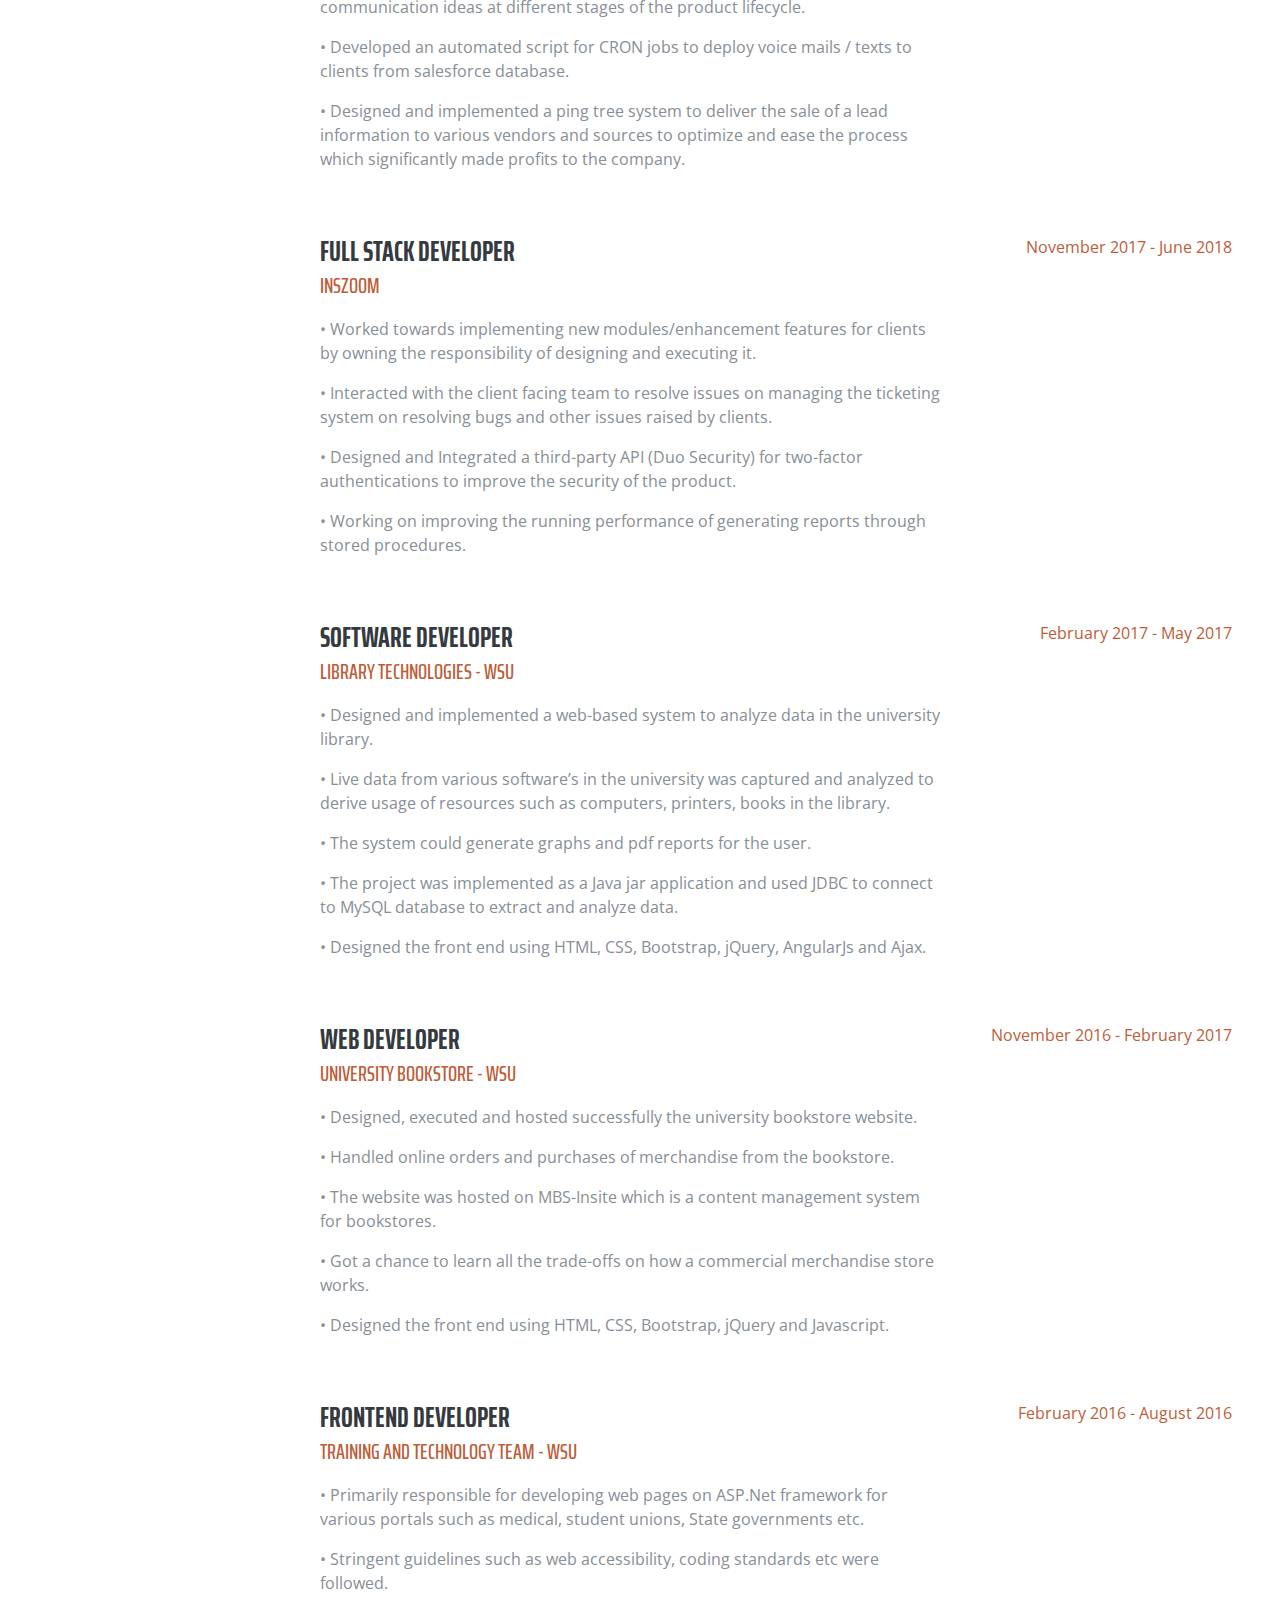
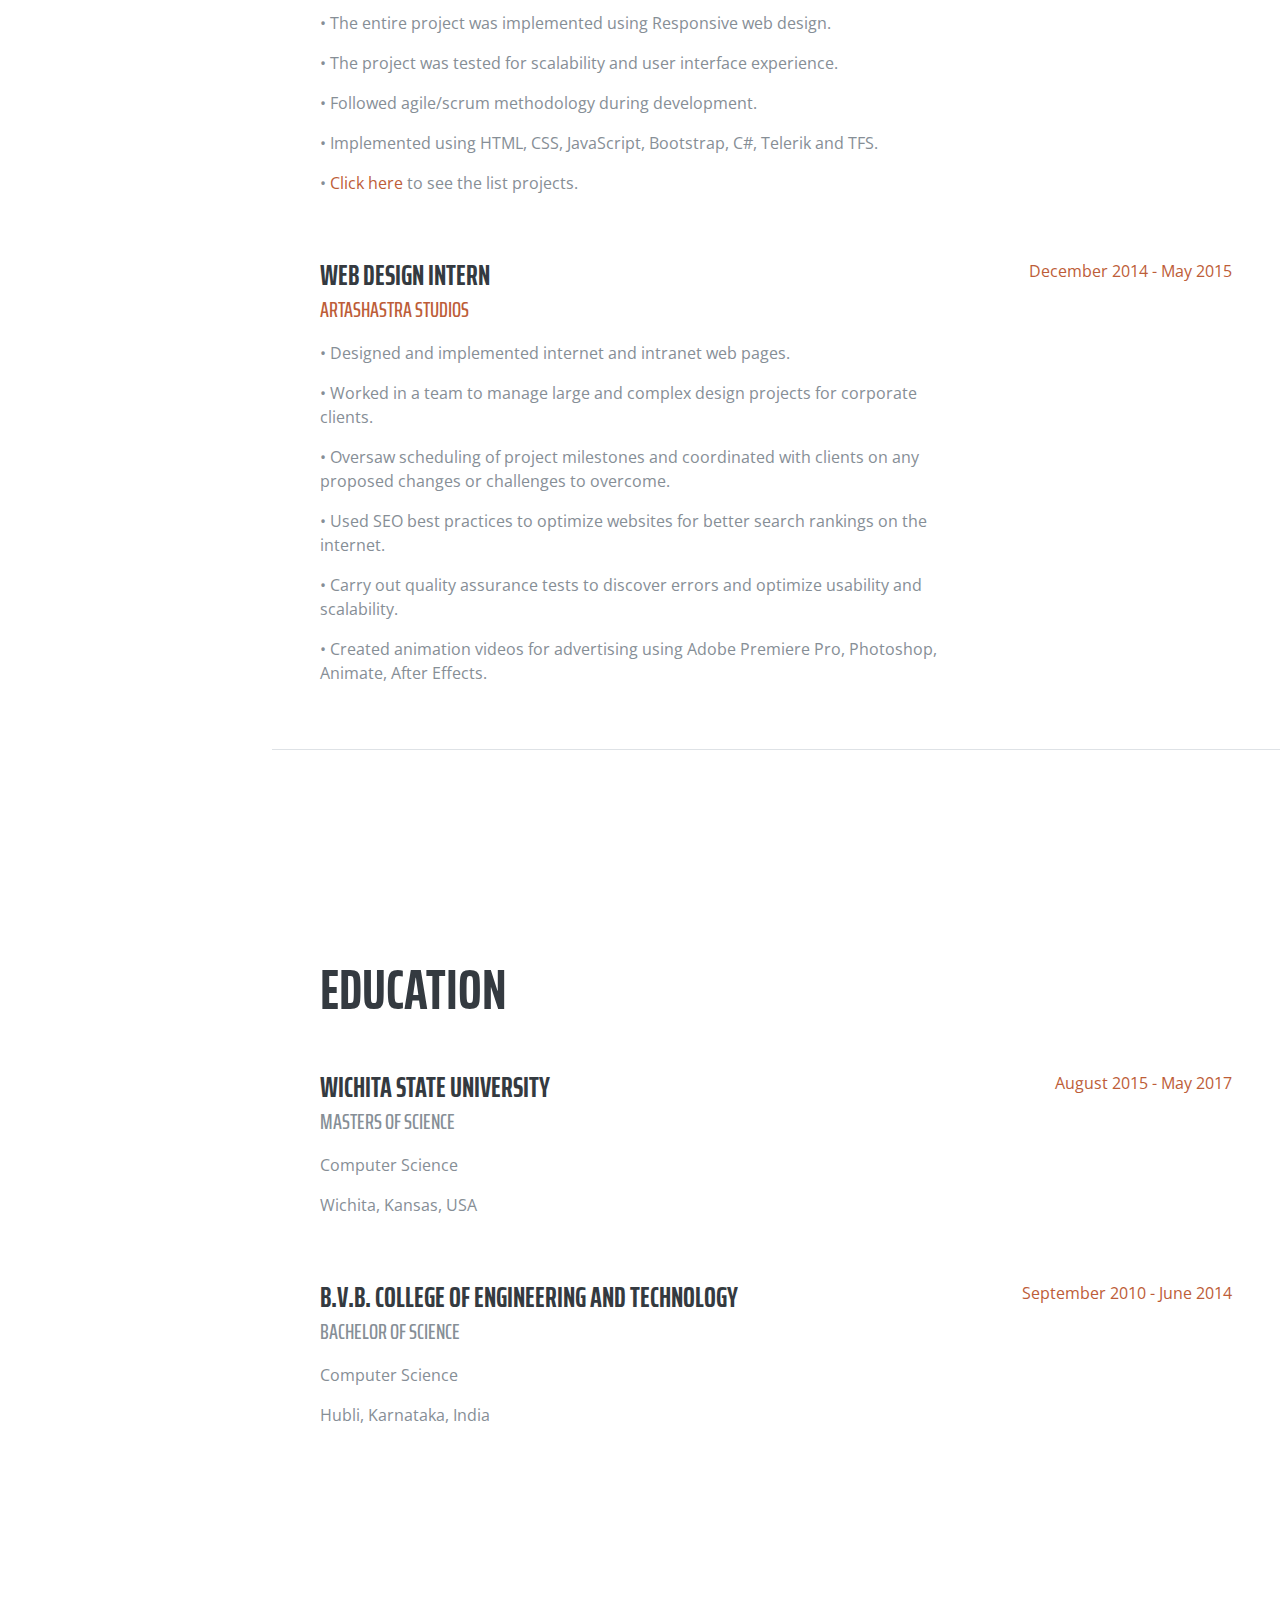
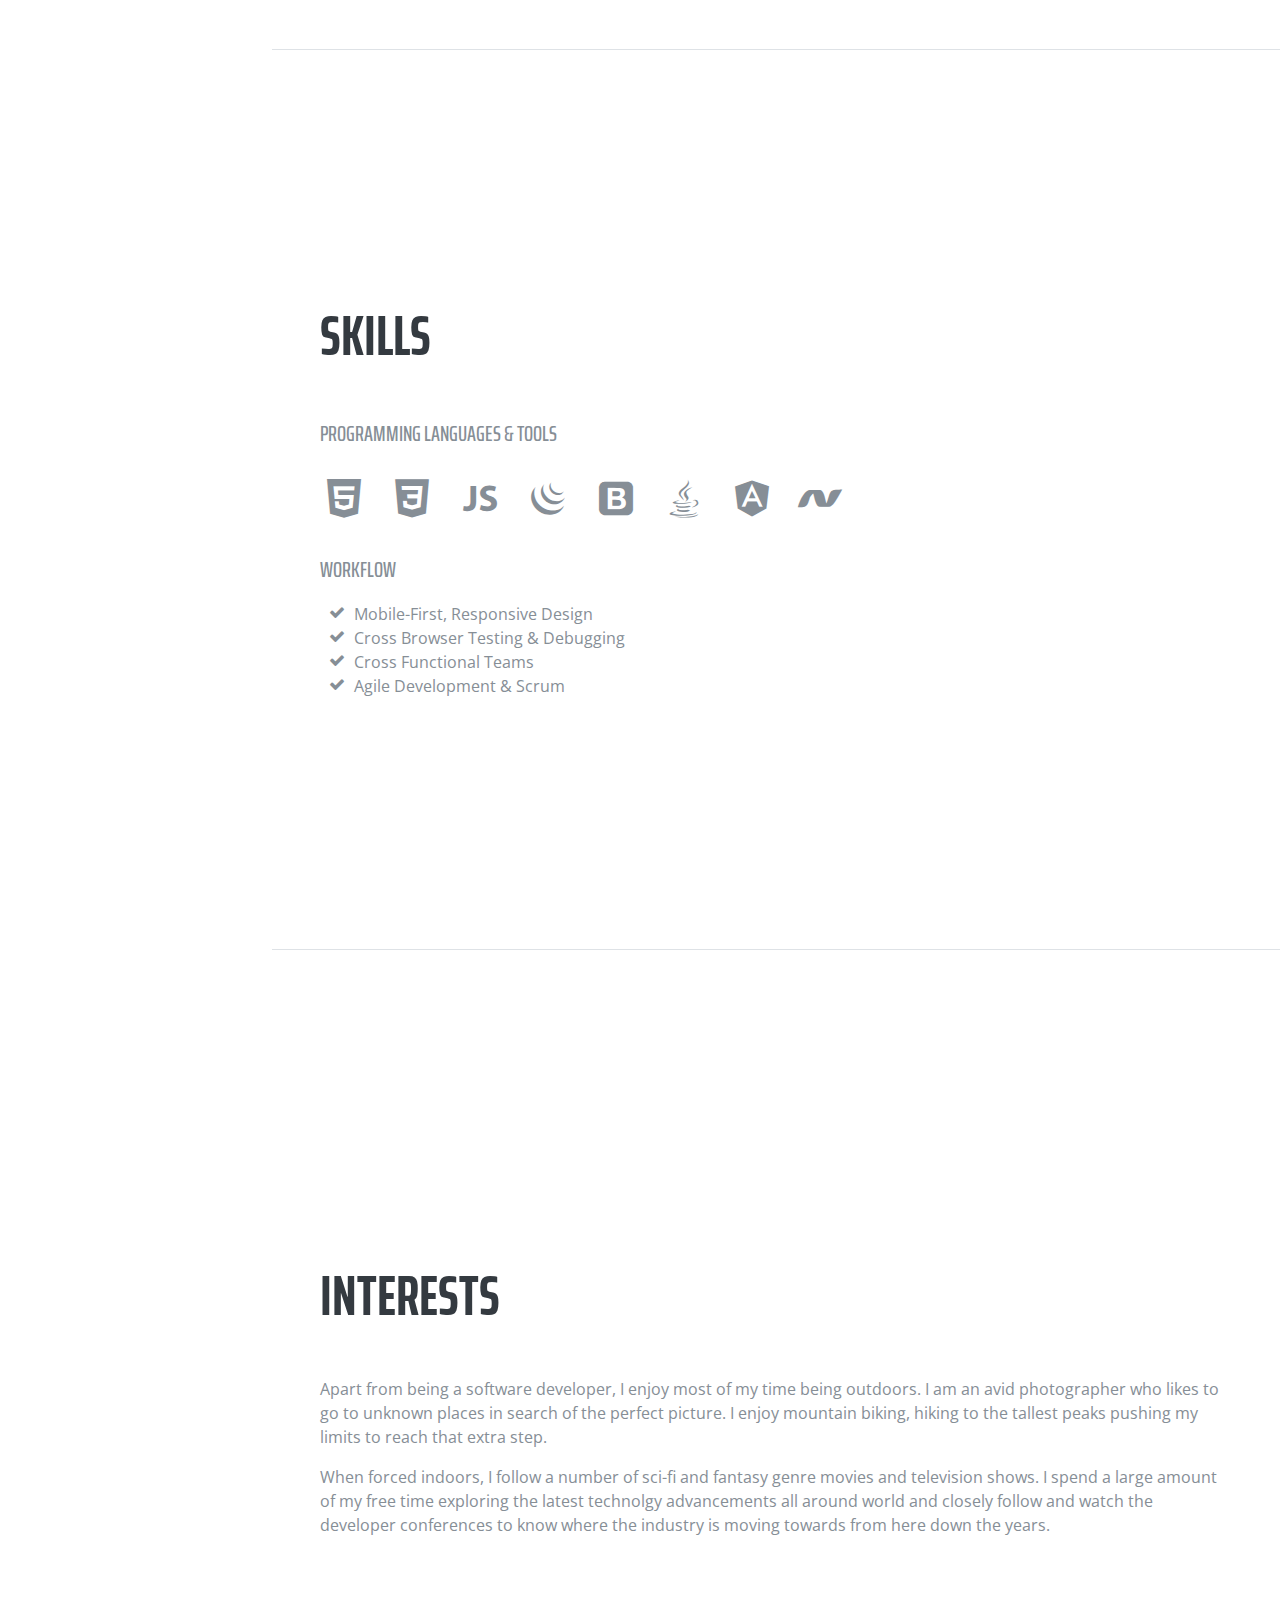
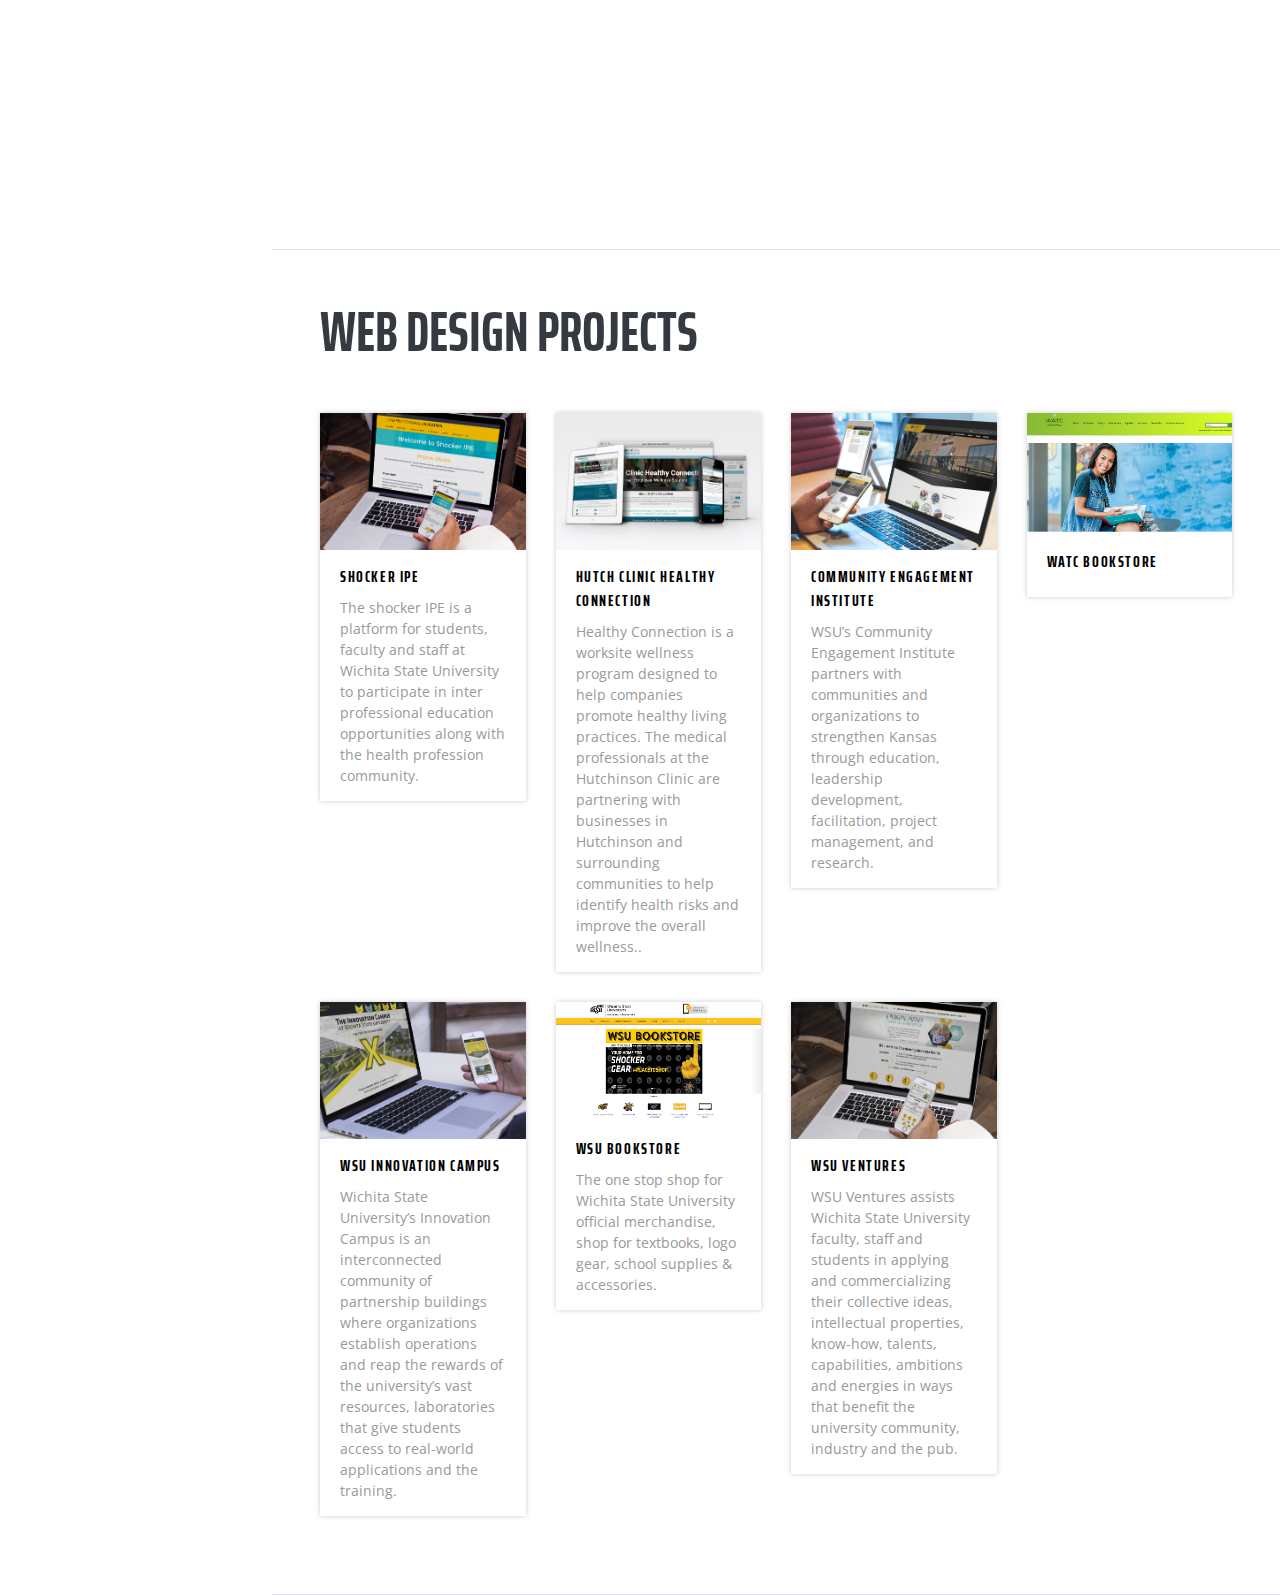
==== commit 070efdfc: "Update index.html" ====
--- a/index.html
+++ b/index.html
@@ -138,6 +138,7 @@
           <div class="resume-content mr-auto">
             <h3 class="mb-0">Software Engineer</h3>
             <div class="subheading mb-3"><a href="https://www.groupon.com">Groupon</a></div>
+            <p>•	Working with Salesforce-Integration Team.</p>
           </div>
           <div class="resume-date text-md-right">
             <span class="text-primary">January 2020 - Present</span>
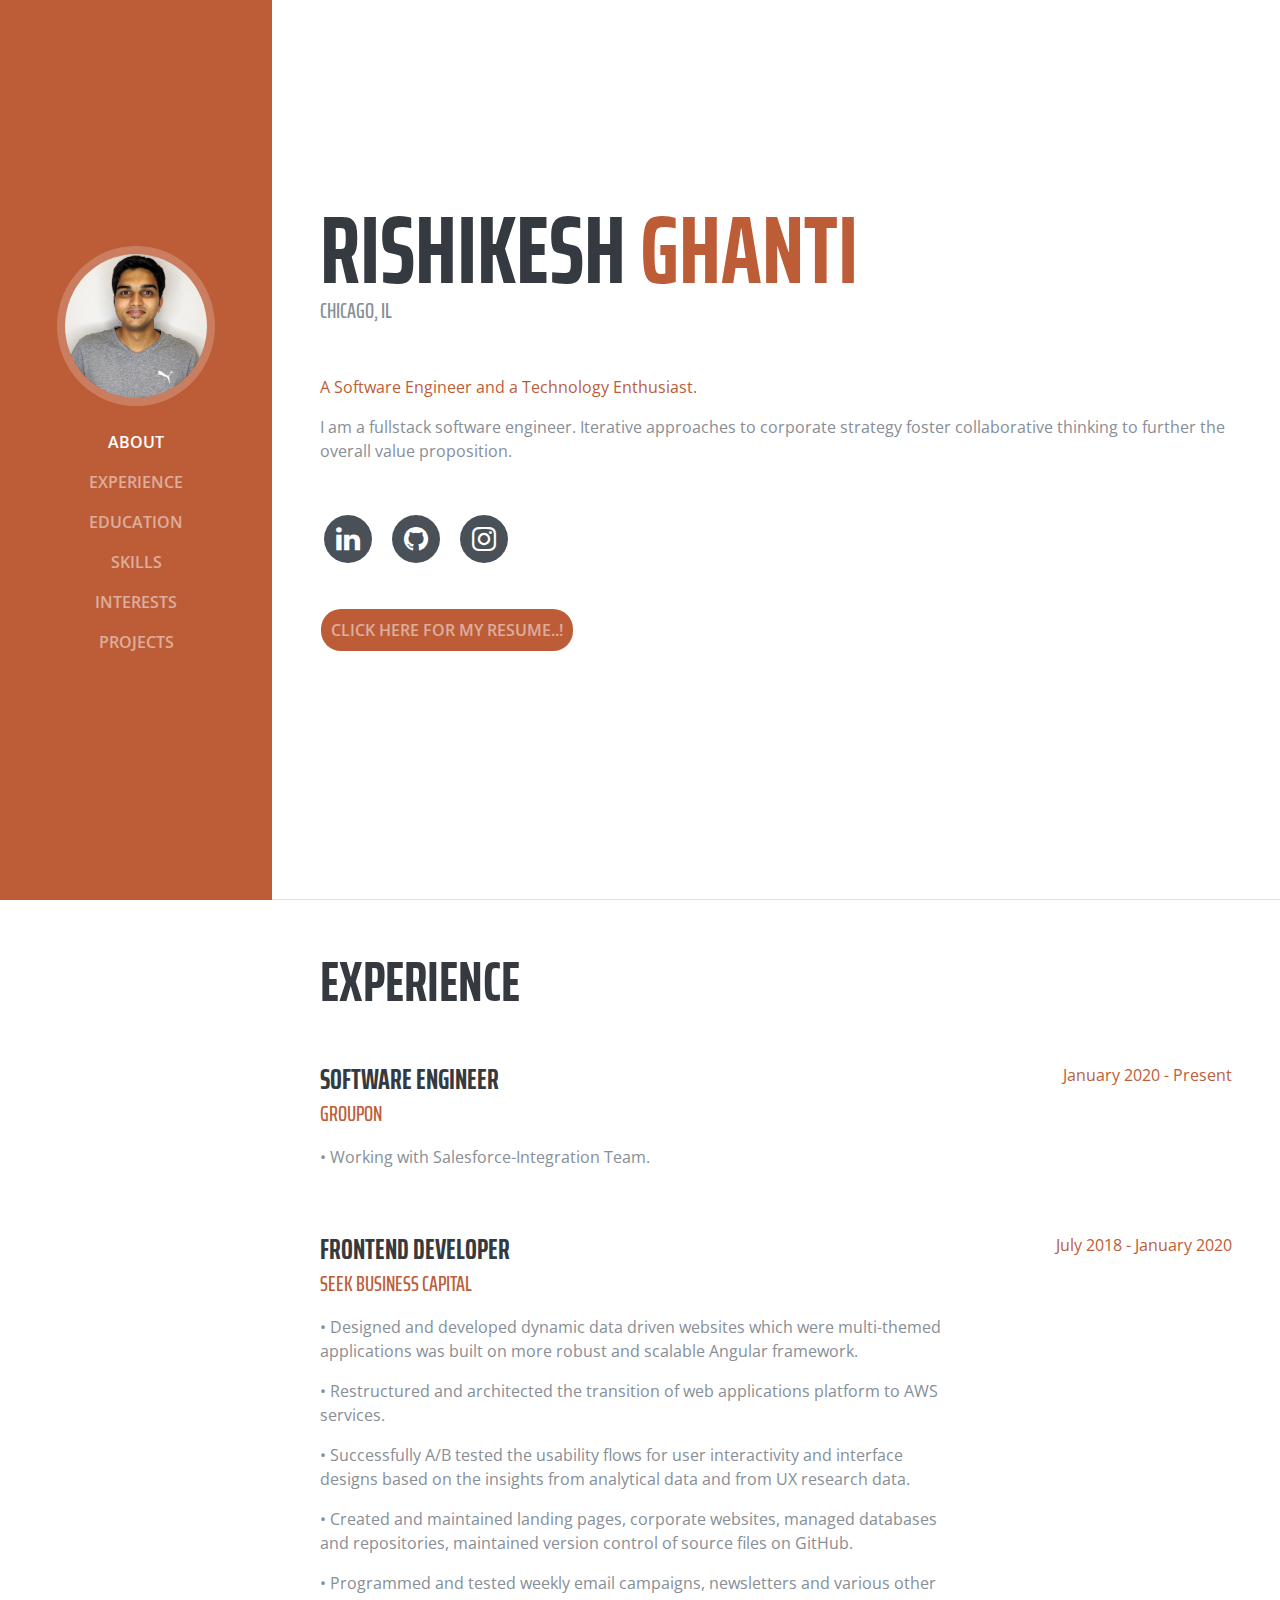
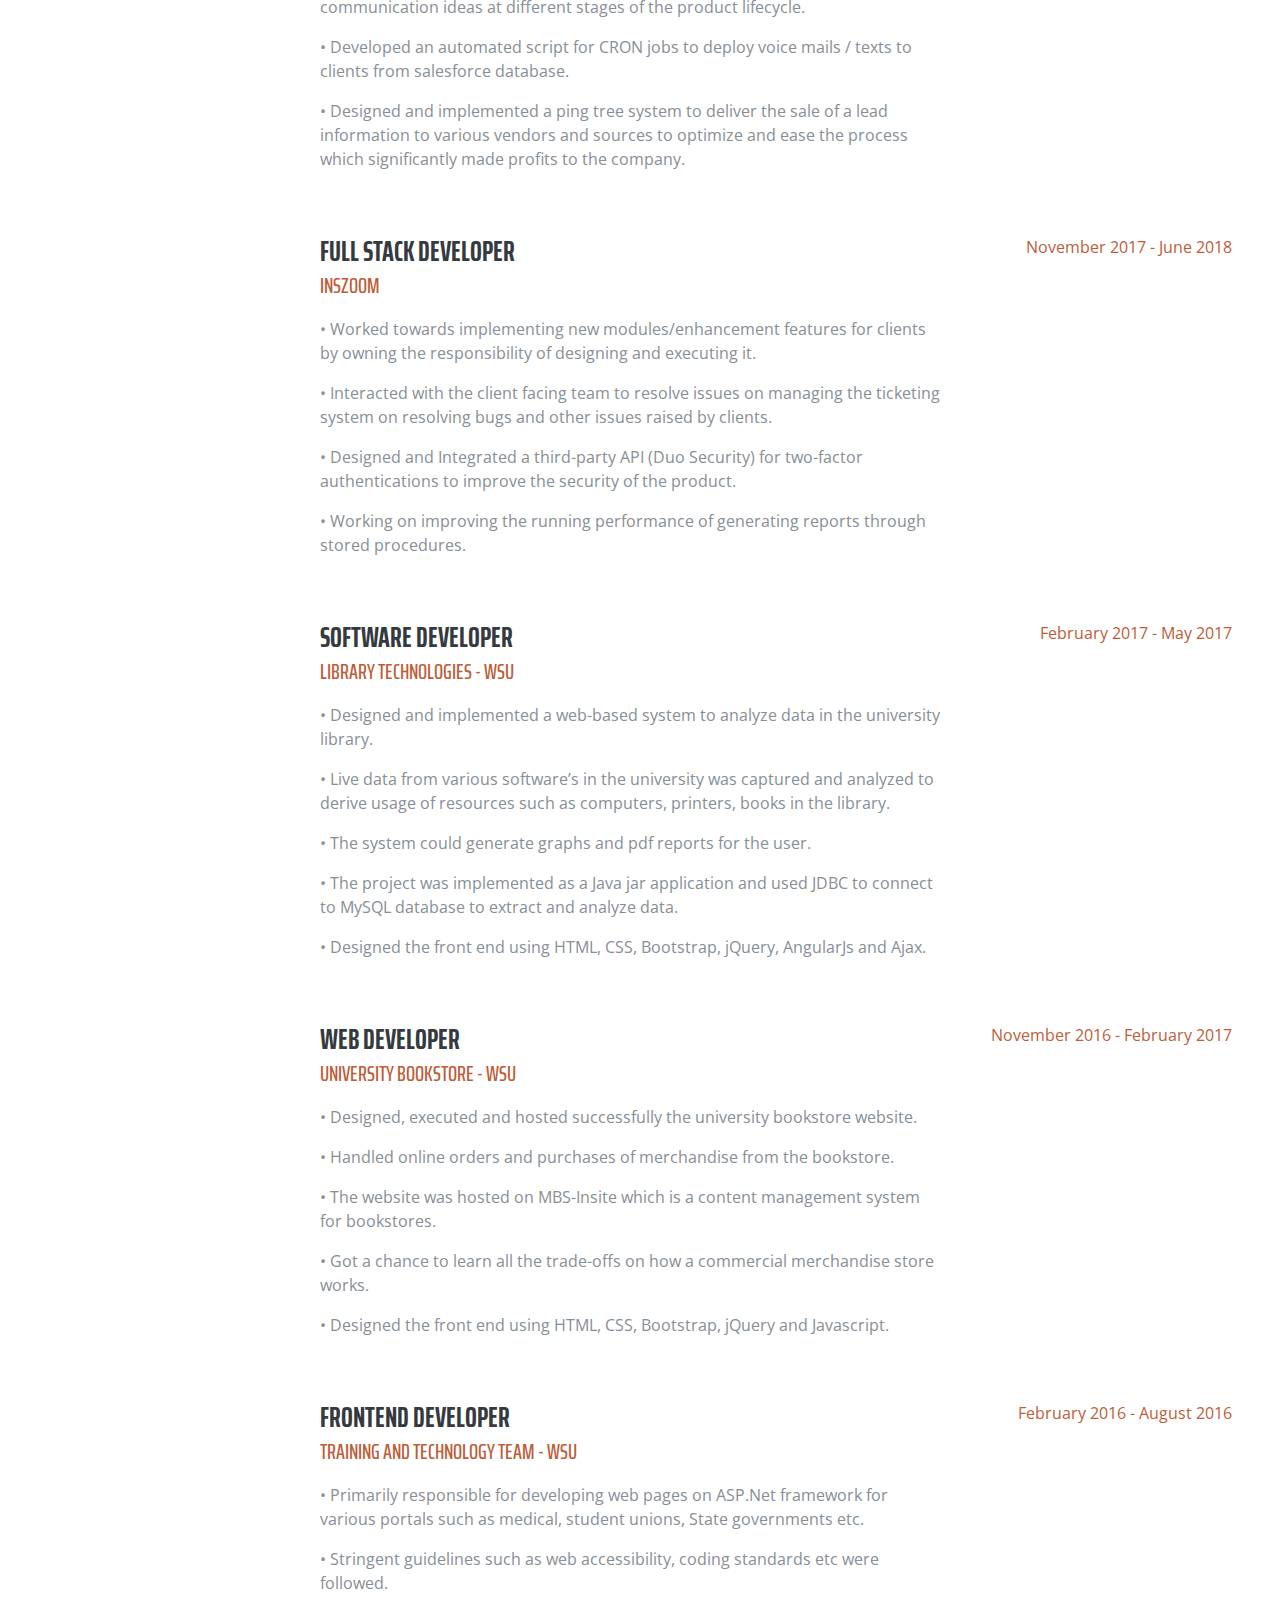
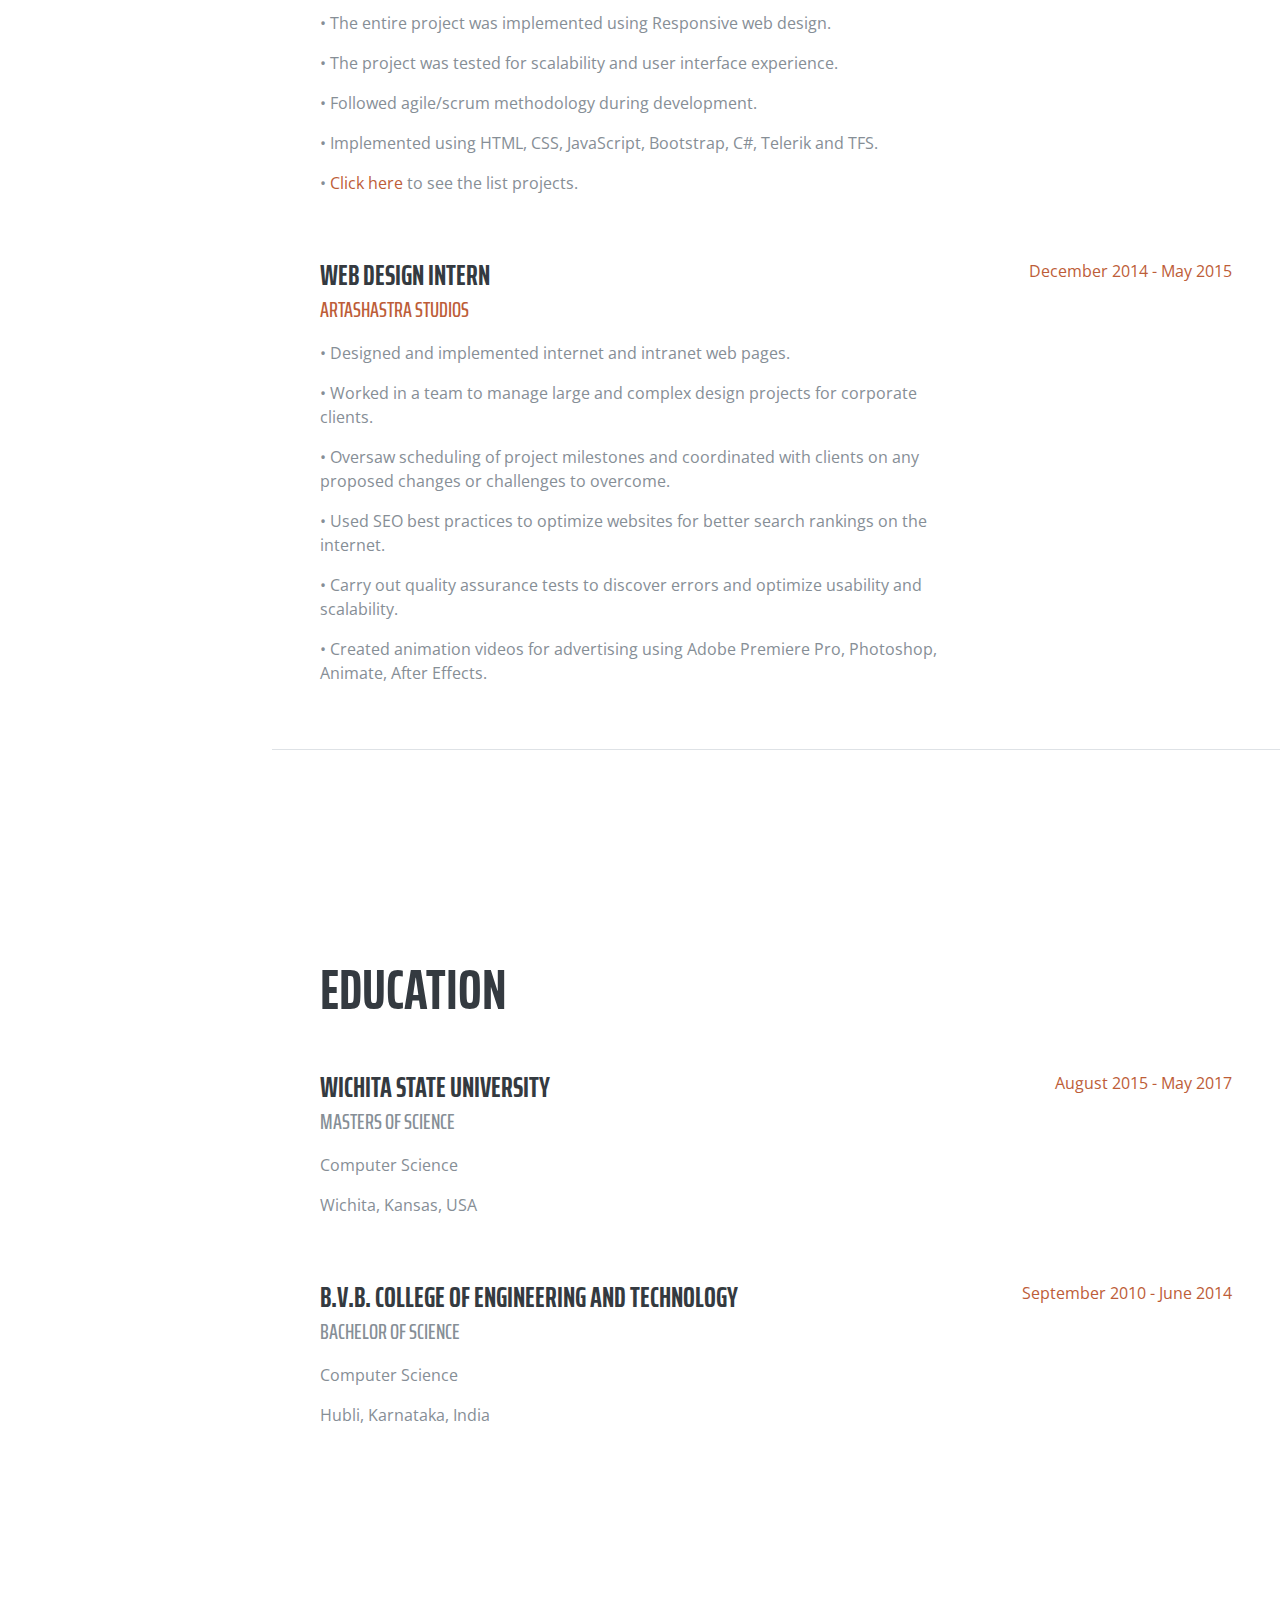
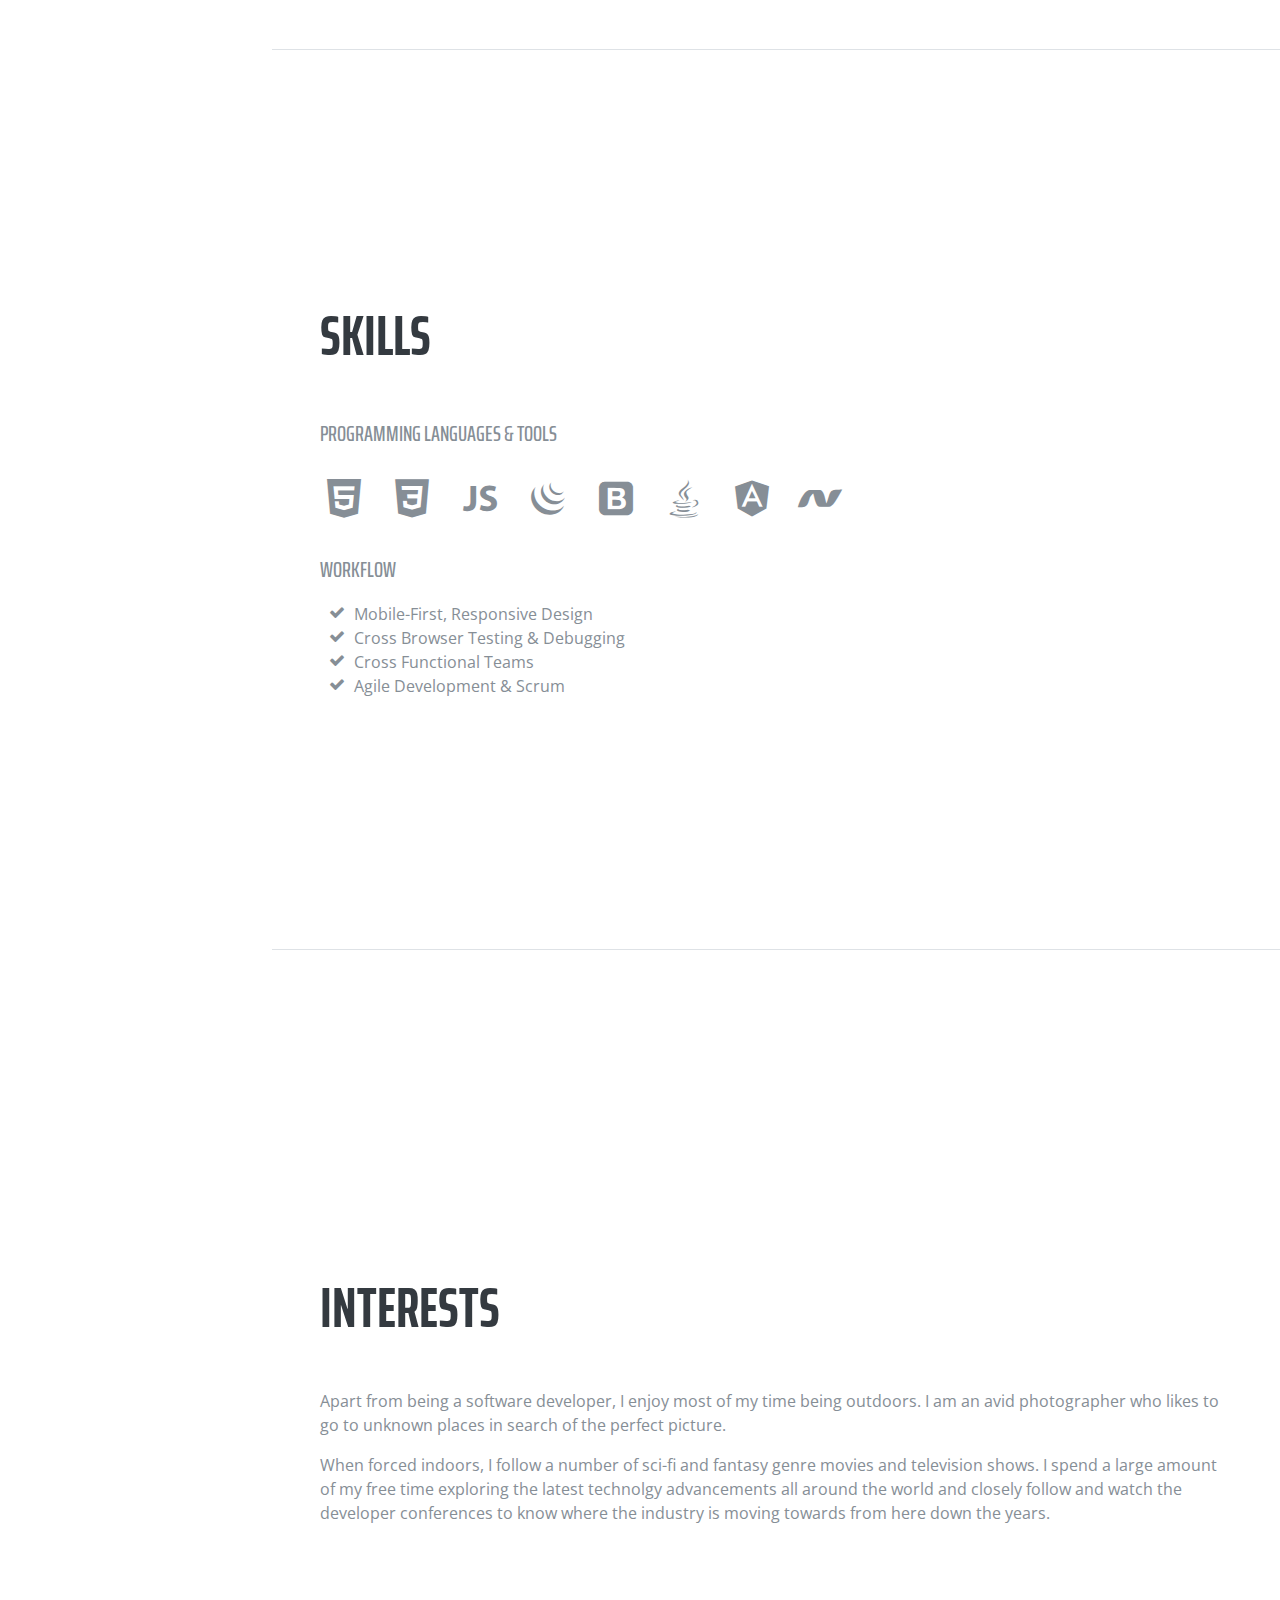
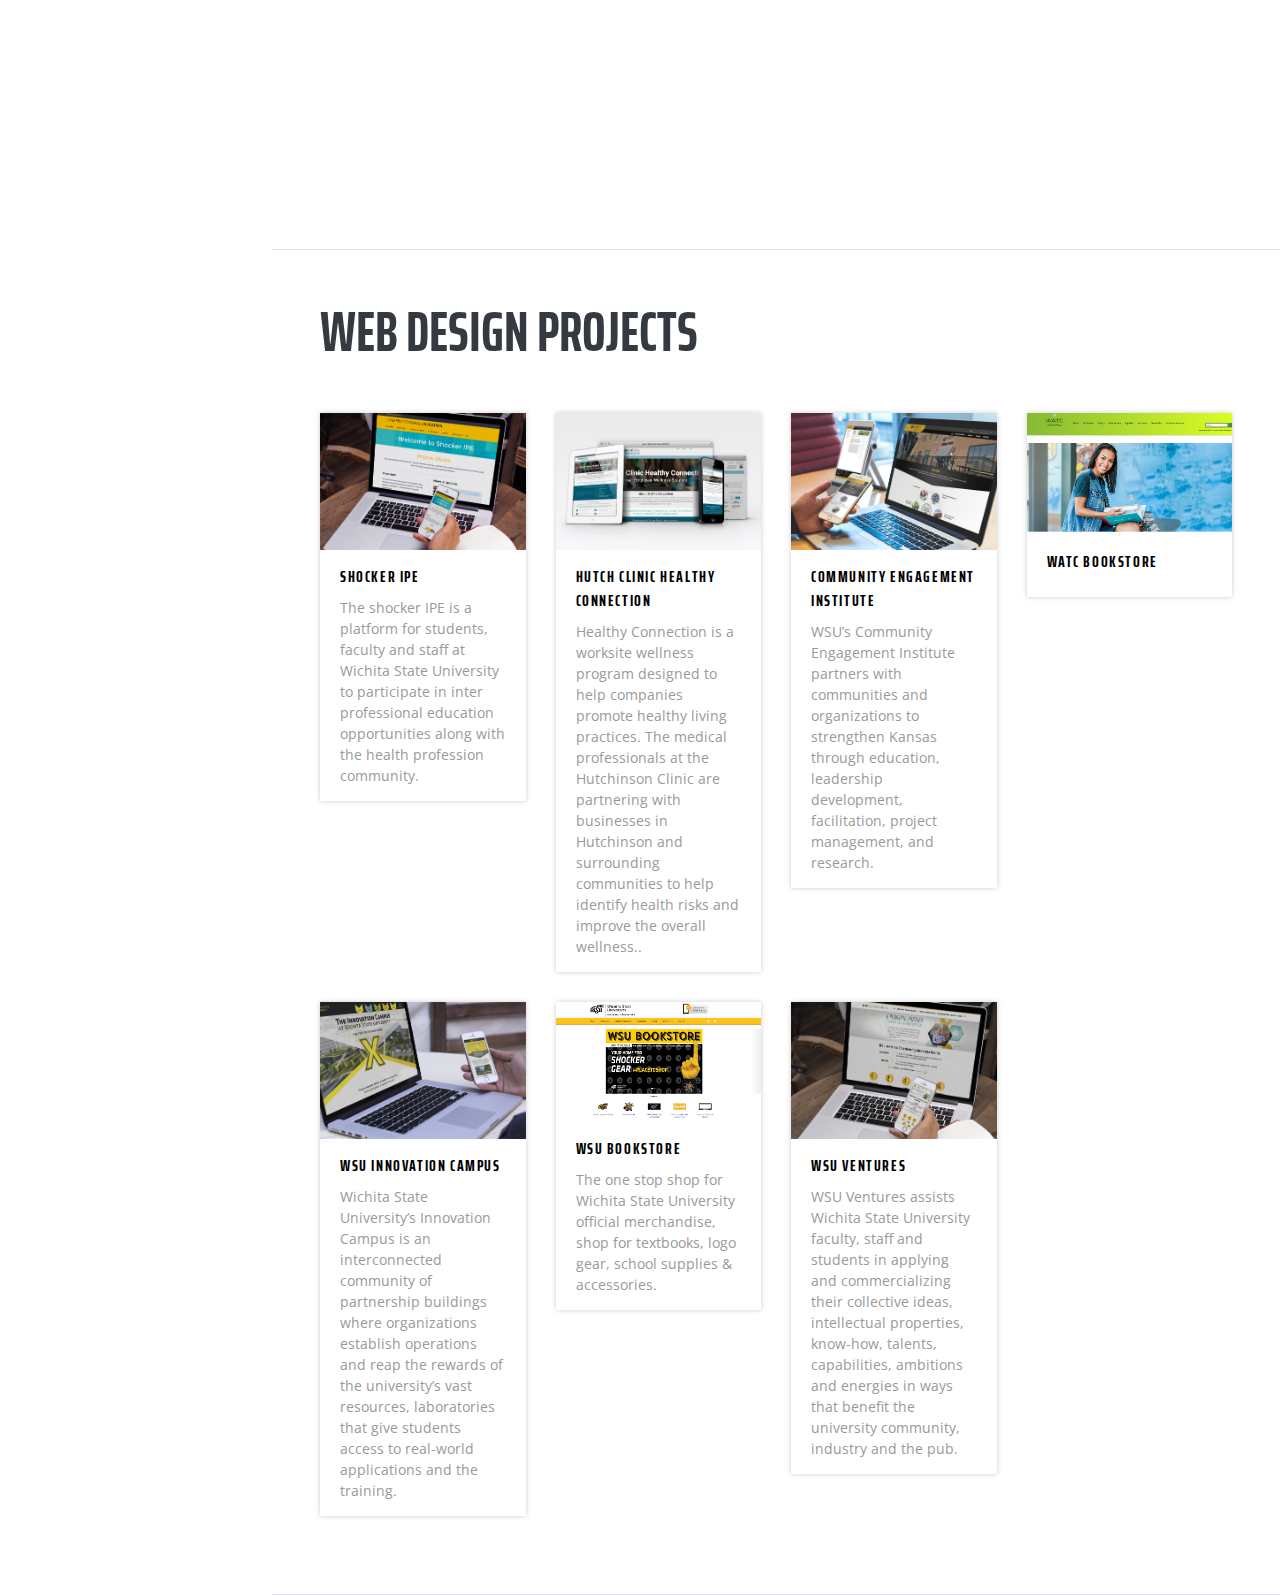
==== commit 69ef76cd: "Update index.html" ====
--- a/index.html
+++ b/index.html
@@ -93,8 +93,7 @@
         <h1 class="mb-0">Rishikesh
           <span class="text-primary">Ghanti</span>
         </h1>
-        <div class="subheading mb-5">Chicago, IL · (669) 234-2948 ·
-          <a href="mailto:name@email.com">rishighanti@email.com</a>
+        <div class="subheading mb-5">Chicago, IL
         </div>
         <p class="text-primary">A Software Engineer and a Technology Enthusiast.</p>
         <p class="mb-5">I am a fullstack software engineer. Iterative approaches to corporate strategy foster collaborative thinking to further the overall value proposition.</p>
@@ -331,8 +330,8 @@
     <section class="resume-section p-3 p-lg-5 d-flex flex-column" id="interests">
       <div class="my-auto">
         <h2 class="mb-5">Interests</h2>
-        <p>Apart from being a software developer, I enjoy most of my time being outdoors. I am an avid photographer who likes to go to unknown places in search of the perfect picture. I enjoy mountain biking, hiking to the tallest peaks pushing my limits to reach that extra step.</p>
-        <p class="mb-0">When forced indoors, I follow a number of sci-fi and fantasy genre movies and television shows. I spend a large amount of my free time exploring the latest technolgy advancements all around world and closely follow and watch the developer conferences to know where the industry is moving towards from here down the years.</p>
+        <p>Apart from being a software developer, I enjoy most of my time being outdoors. I am an avid photographer who likes to go to unknown places in search of the perfect picture.</p>
+        <p class="mb-0">When forced indoors, I follow a number of sci-fi and fantasy genre movies and television shows. I spend a large amount of my free time exploring the latest technolgy advancements all around the world and closely follow and watch the developer conferences to know where the industry is moving towards from here down the years.</p>
       </div>
     </section>
 
